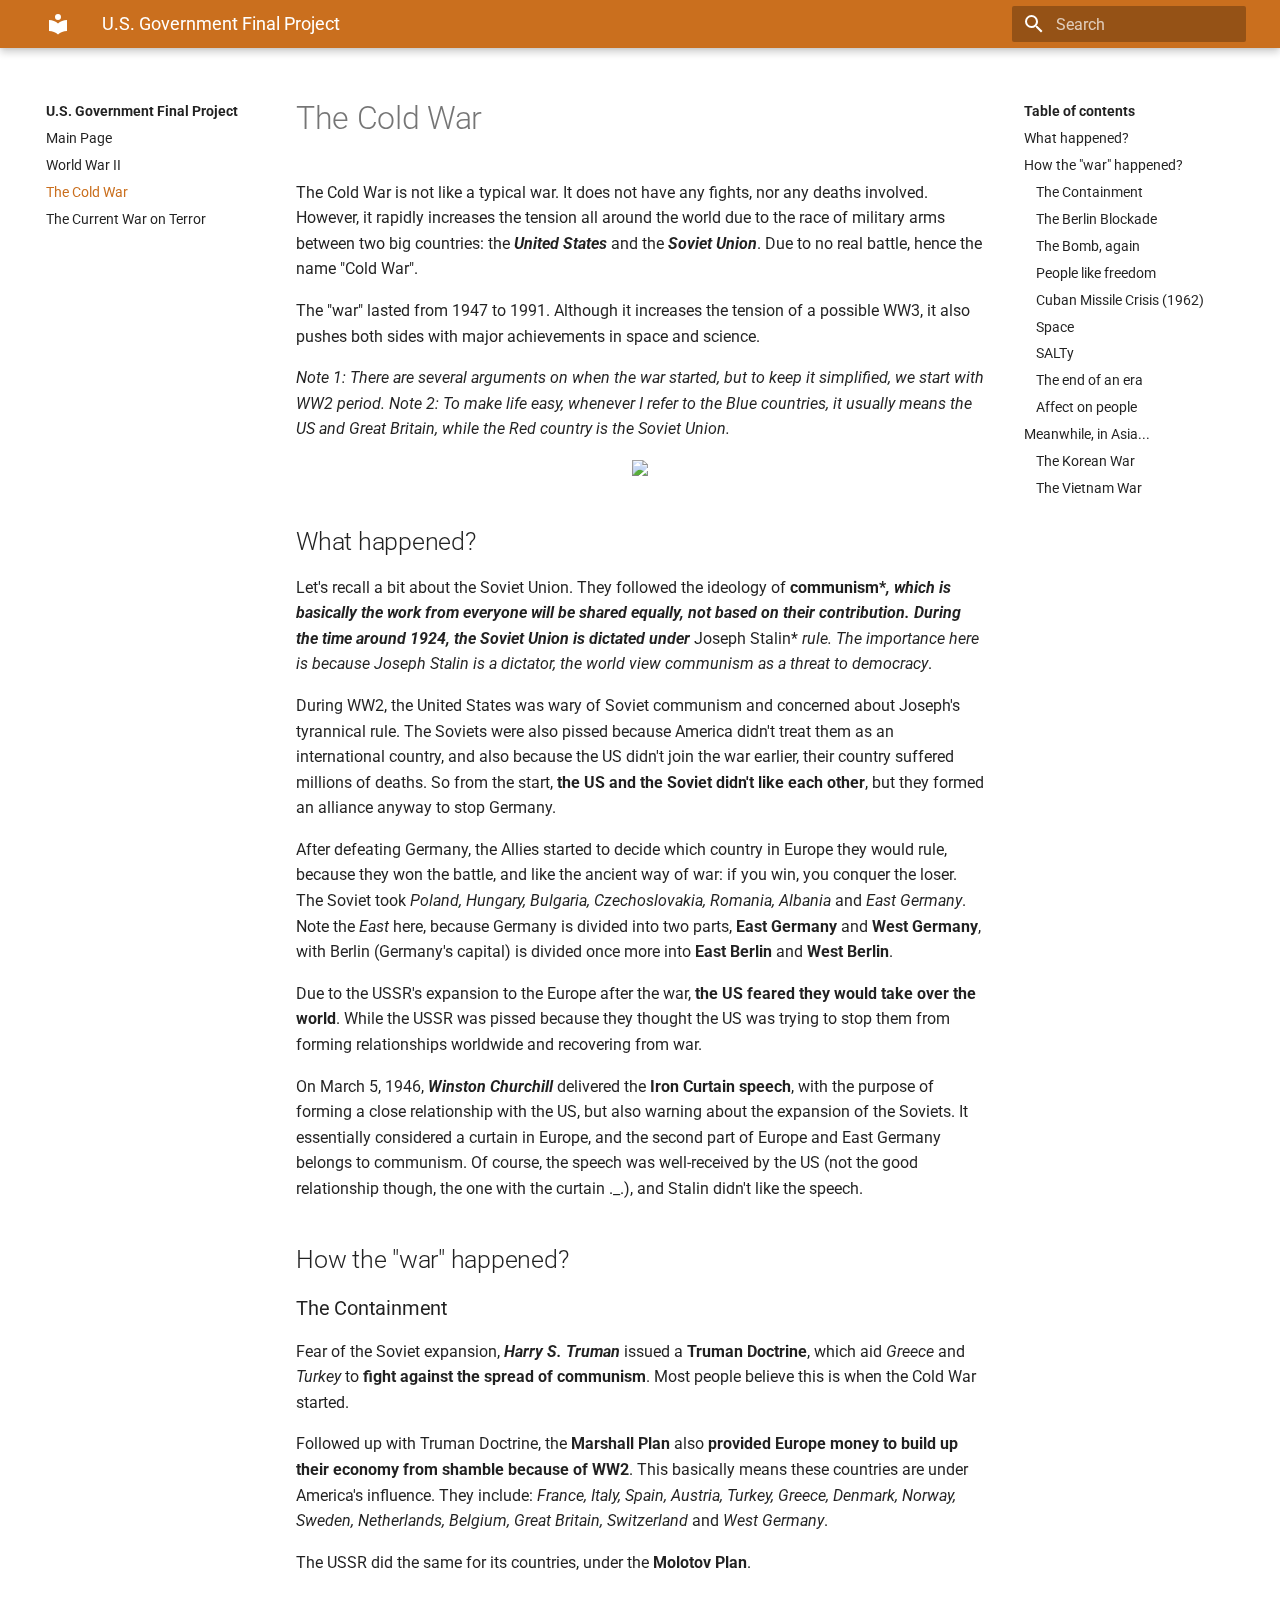
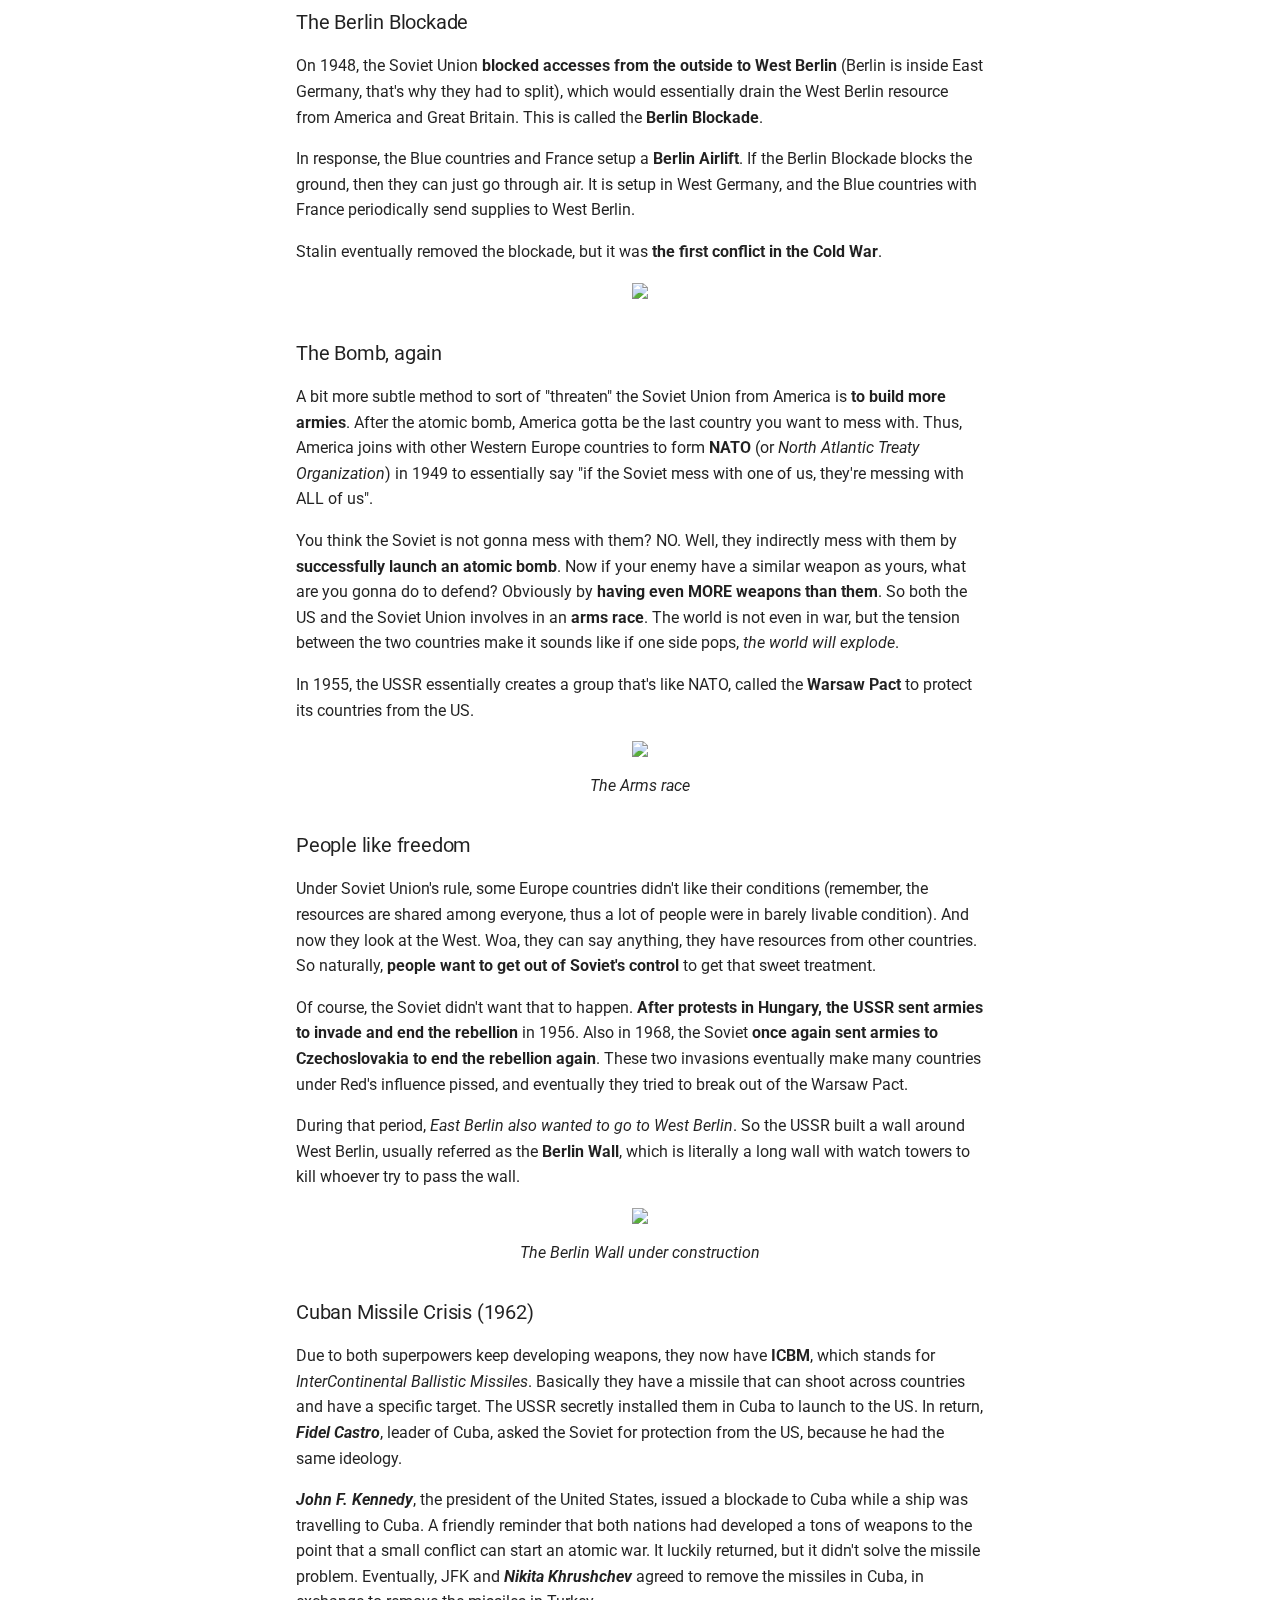
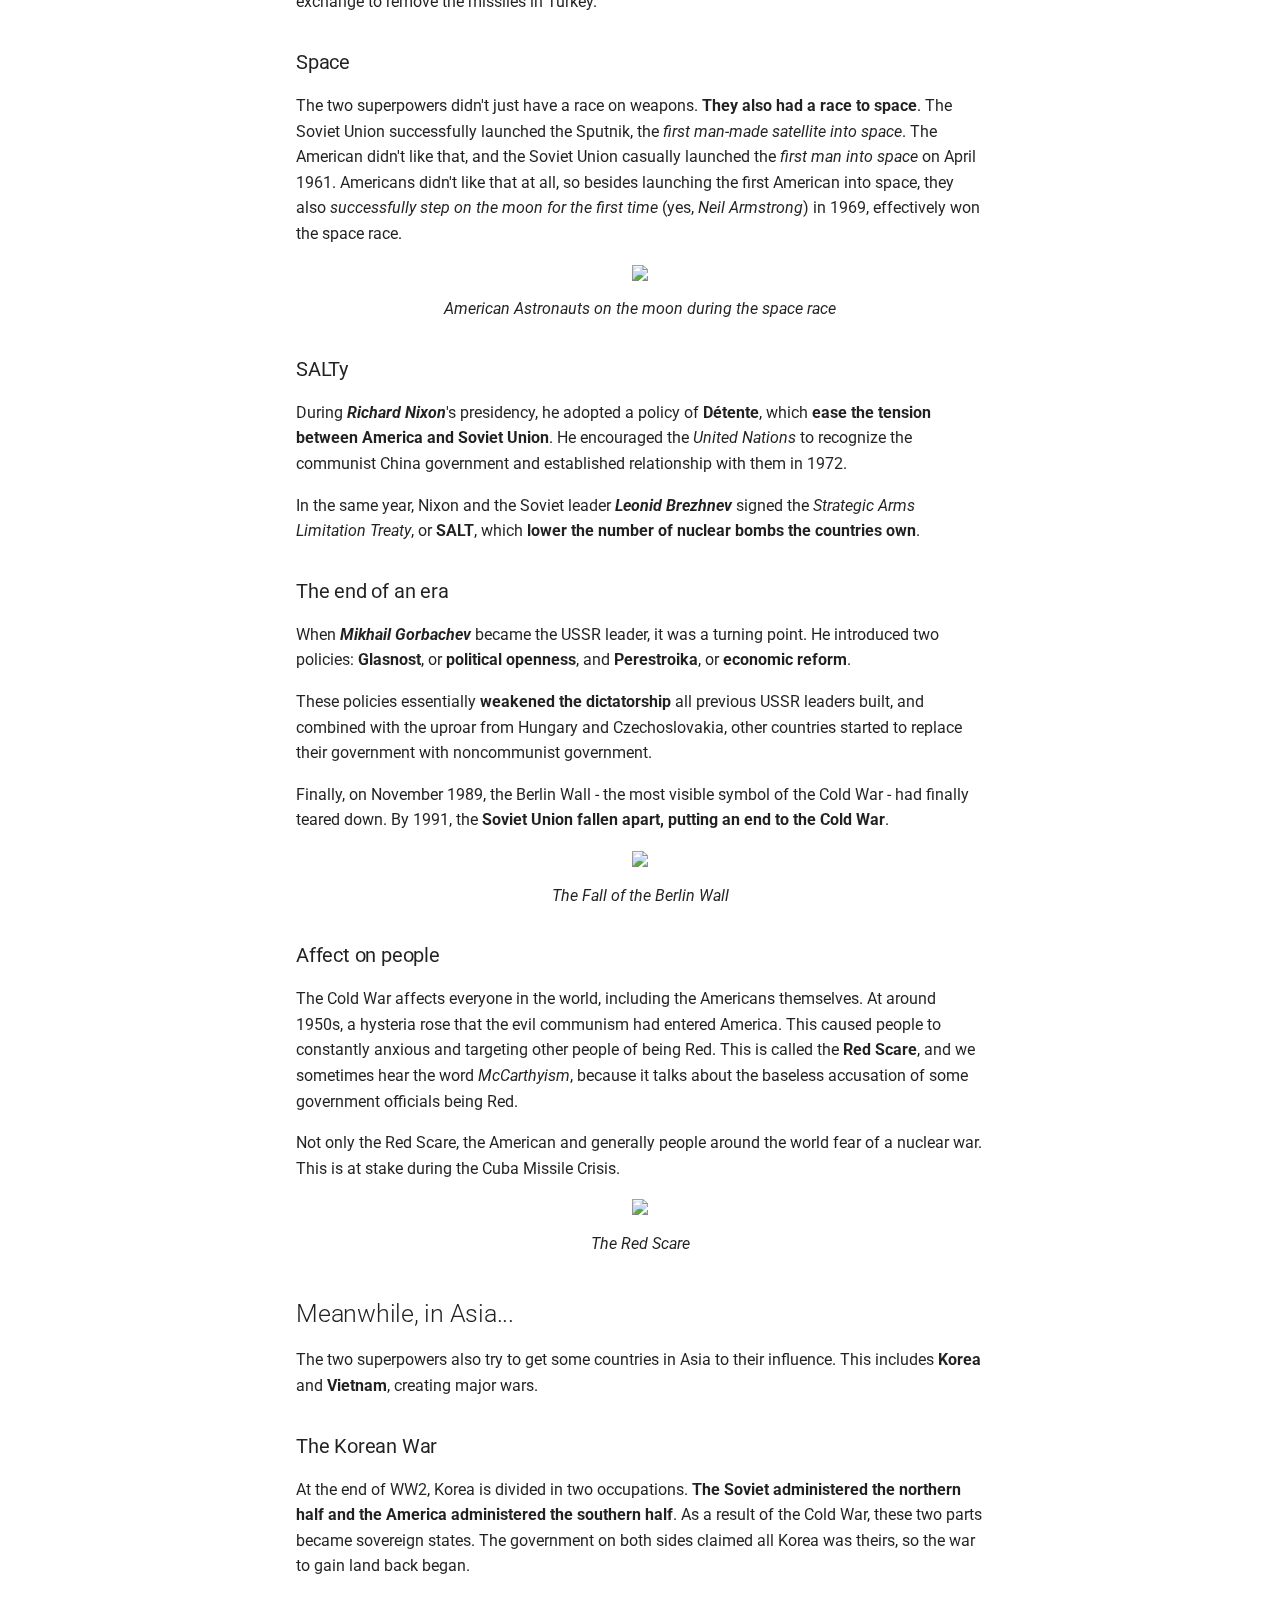
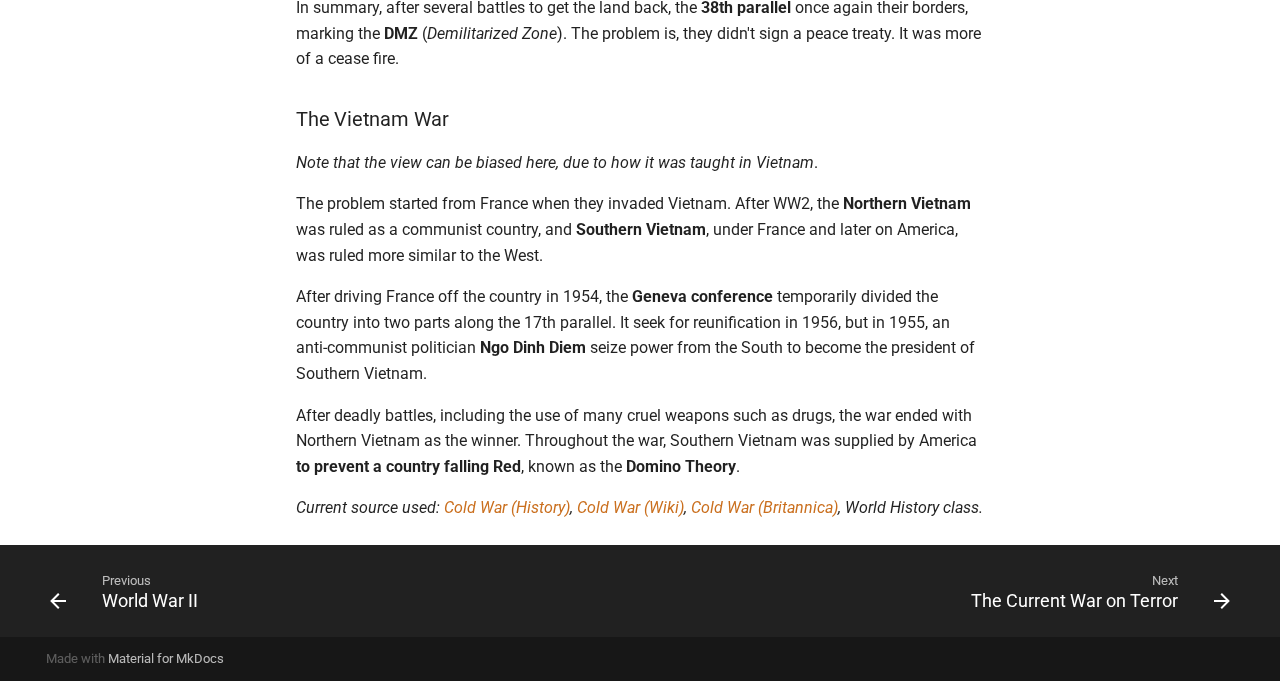
==== coldwar/index.html @ c47d5112 "Deployed 4771168 with MkDocs version: 1.1.2" ====
<!doctype html>
<html lang="en" class="no-js">
  <head>
    
      <meta charset="utf-8">
      <meta name="viewport" content="width=device-width,initial-scale=1">
      
      
      
      
      <link rel="shortcut icon" href="../assets/images/favicon.png">
      <meta name="generator" content="mkdocs-1.1.2, mkdocs-material-6.1.7">
    
    
      
        <title>The Cold War - U.S. Government Final Project</title>
      
    
    
      <link rel="stylesheet" href="../assets/stylesheets/main.19753c6b.min.css">
      
        
        <link rel="stylesheet" href="../assets/stylesheets/palette.196e0c26.min.css">
        
      
    
    
    
      
        
        <link href="https://fonts.gstatic.com" rel="preconnect" crossorigin>
        <link rel="stylesheet" href="https://fonts.googleapis.com/css?family=Roboto:300,400,400i,700%7CRoboto+Mono&display=fallback">
        <style>body,input{font-family:"Roboto",-apple-system,BlinkMacSystemFont,Helvetica,Arial,sans-serif}code,kbd,pre{font-family:"Roboto Mono",SFMono-Regular,Consolas,Menlo,monospace}</style>
      
    
    
    
      <link rel="stylesheet" href="../stylesheets/extra.css">
    
    
      
    
    
  </head>
  
  
    
    
    
    
    
    <body dir="ltr" data-md-color-scheme="default" data-md-color-primary="" data-md-color-accent="">
      
  
    <input class="md-toggle" data-md-toggle="drawer" type="checkbox" id="__drawer" autocomplete="off">
    <input class="md-toggle" data-md-toggle="search" type="checkbox" id="__search" autocomplete="off">
    <label class="md-overlay" for="__drawer"></label>
    <div data-md-component="skip">
      
        
        <a href="#the-cold-war" class="md-skip">
          Skip to content
        </a>
      
    </div>
    <div data-md-component="announce">
      
    </div>
    
      

<header class="md-header" data-md-component="header">
  <nav class="md-header-nav md-grid" aria-label="Header">
    <a href=".." title="U.S. Government Final Project" class="md-header-nav__button md-logo" aria-label="U.S. Government Final Project">
      
  
  <svg xmlns="http://www.w3.org/2000/svg" viewBox="0 0 24 24"><path d="M12 8a3 3 0 003-3 3 3 0 00-3-3 3 3 0 00-3 3 3 3 0 003 3m0 3.54C9.64 9.35 6.5 8 3 8v11c3.5 0 6.64 1.35 9 3.54 2.36-2.19 5.5-3.54 9-3.54V8c-3.5 0-6.64 1.35-9 3.54z"/></svg>

    </a>
    <label class="md-header-nav__button md-icon" for="__drawer">
      <svg xmlns="http://www.w3.org/2000/svg" viewBox="0 0 24 24"><path d="M3 6h18v2H3V6m0 5h18v2H3v-2m0 5h18v2H3v-2z"/></svg>
    </label>
    <div class="md-header-nav__title" data-md-component="header-title">
      
        <div class="md-header-nav__ellipsis">
          <span class="md-header-nav__topic md-ellipsis">
            U.S. Government Final Project
          </span>
          <span class="md-header-nav__topic md-ellipsis">
            
              The Cold War
            
          </span>
        </div>
      
    </div>
    
      <label class="md-header-nav__button md-icon" for="__search">
        <svg xmlns="http://www.w3.org/2000/svg" viewBox="0 0 24 24"><path d="M9.5 3A6.5 6.5 0 0116 9.5c0 1.61-.59 3.09-1.56 4.23l.27.27h.79l5 5-1.5 1.5-5-5v-.79l-.27-.27A6.516 6.516 0 019.5 16 6.5 6.5 0 013 9.5 6.5 6.5 0 019.5 3m0 2C7 5 5 7 5 9.5S7 14 9.5 14 14 12 14 9.5 12 5 9.5 5z"/></svg>
      </label>
      
<div class="md-search" data-md-component="search" role="dialog">
  <label class="md-search__overlay" for="__search"></label>
  <div class="md-search__inner" role="search">
    <form class="md-search__form" name="search">
      <input type="text" class="md-search__input" name="query" aria-label="Search" placeholder="Search" autocapitalize="off" autocorrect="off" autocomplete="off" spellcheck="false" data-md-component="search-query" data-md-state="active" required>
      <label class="md-search__icon md-icon" for="__search">
        <svg xmlns="http://www.w3.org/2000/svg" viewBox="0 0 24 24"><path d="M9.5 3A6.5 6.5 0 0116 9.5c0 1.61-.59 3.09-1.56 4.23l.27.27h.79l5 5-1.5 1.5-5-5v-.79l-.27-.27A6.516 6.516 0 019.5 16 6.5 6.5 0 013 9.5 6.5 6.5 0 019.5 3m0 2C7 5 5 7 5 9.5S7 14 9.5 14 14 12 14 9.5 12 5 9.5 5z"/></svg>
        <svg xmlns="http://www.w3.org/2000/svg" viewBox="0 0 24 24"><path d="M20 11v2H8l5.5 5.5-1.42 1.42L4.16 12l7.92-7.92L13.5 5.5 8 11h12z"/></svg>
      </label>
      <button type="reset" class="md-search__icon md-icon" aria-label="Clear" data-md-component="search-reset" tabindex="-1">
        <svg xmlns="http://www.w3.org/2000/svg" viewBox="0 0 24 24"><path d="M19 6.41L17.59 5 12 10.59 6.41 5 5 6.41 10.59 12 5 17.59 6.41 19 12 13.41 17.59 19 19 17.59 13.41 12 19 6.41z"/></svg>
      </button>
    </form>
    <div class="md-search__output">
      <div class="md-search__scrollwrap" data-md-scrollfix>
        <div class="md-search-result" data-md-component="search-result">
          <div class="md-search-result__meta">
            Initializing search
          </div>
          <ol class="md-search-result__list"></ol>
        </div>
      </div>
    </div>
  </div>
</div>
    
    
  </nav>
</header>
    
    <div class="md-container" data-md-component="container">
      
      
        
      
      <main class="md-main" data-md-component="main">
        <div class="md-main__inner md-grid">
          
            
              <div class="md-sidebar md-sidebar--primary" data-md-component="navigation">
                <div class="md-sidebar__scrollwrap">
                  <div class="md-sidebar__inner">
                    

<nav class="md-nav md-nav--primary" aria-label="Navigation" data-md-level="0">
  <label class="md-nav__title" for="__drawer">
    <a href=".." title="U.S. Government Final Project" class="md-nav__button md-logo" aria-label="U.S. Government Final Project">
      
  
  <svg xmlns="http://www.w3.org/2000/svg" viewBox="0 0 24 24"><path d="M12 8a3 3 0 003-3 3 3 0 00-3-3 3 3 0 00-3 3 3 3 0 003 3m0 3.54C9.64 9.35 6.5 8 3 8v11c3.5 0 6.64 1.35 9 3.54 2.36-2.19 5.5-3.54 9-3.54V8c-3.5 0-6.64 1.35-9 3.54z"/></svg>

    </a>
    U.S. Government Final Project
  </label>
  
  <ul class="md-nav__list" data-md-scrollfix>
    
      
      
      


  <li class="md-nav__item">
    <a href=".." class="md-nav__link">
      Main Page
    </a>
  </li>

    
      
      
      


  <li class="md-nav__item">
    <a href="../ww2/" class="md-nav__link">
      World War II
    </a>
  </li>

    
      
      
      

  


  <li class="md-nav__item md-nav__item--active">
    
    <input class="md-nav__toggle md-toggle" data-md-toggle="toc" type="checkbox" id="__toc">
    
      
    
    
      <label class="md-nav__link md-nav__link--active" for="__toc">
        The Cold War
        <span class="md-nav__icon md-icon"></span>
      </label>
    
    <a href="./" class="md-nav__link md-nav__link--active">
      The Cold War
    </a>
    
      
<nav class="md-nav md-nav--secondary" aria-label="Table of contents">
  
  
    
  
  
    <label class="md-nav__title" for="__toc">
      <span class="md-nav__icon md-icon"></span>
      Table of contents
    </label>
    <ul class="md-nav__list" data-md-scrollfix>
      
        <li class="md-nav__item">
  <a href="#what-happened" class="md-nav__link">
    What happened?
  </a>
  
</li>
      
        <li class="md-nav__item">
  <a href="#how-the-war-happened" class="md-nav__link">
    How the "war" happened?
  </a>
  
    <nav class="md-nav" aria-label="How the "war" happened?">
      <ul class="md-nav__list">
        
          <li class="md-nav__item">
  <a href="#the-containment" class="md-nav__link">
    The Containment
  </a>
  
</li>
        
          <li class="md-nav__item">
  <a href="#the-berlin-blockade" class="md-nav__link">
    The Berlin Blockade
  </a>
  
</li>
        
          <li class="md-nav__item">
  <a href="#the-bomb-again" class="md-nav__link">
    The Bomb, again
  </a>
  
</li>
        
          <li class="md-nav__item">
  <a href="#people-like-freedom" class="md-nav__link">
    People like freedom
  </a>
  
</li>
        
          <li class="md-nav__item">
  <a href="#cuban-missile-crisis-1962" class="md-nav__link">
    Cuban Missile Crisis (1962)
  </a>
  
</li>
        
          <li class="md-nav__item">
  <a href="#space" class="md-nav__link">
    Space
  </a>
  
</li>
        
          <li class="md-nav__item">
  <a href="#salty" class="md-nav__link">
    SALTy
  </a>
  
</li>
        
          <li class="md-nav__item">
  <a href="#the-end-of-an-era" class="md-nav__link">
    The end of an era
  </a>
  
</li>
        
          <li class="md-nav__item">
  <a href="#affect-on-people" class="md-nav__link">
    Affect on people
  </a>
  
</li>
        
      </ul>
    </nav>
  
</li>
      
        <li class="md-nav__item">
  <a href="#meanwhile-in-asia" class="md-nav__link">
    Meanwhile, in Asia...
  </a>
  
    <nav class="md-nav" aria-label="Meanwhile, in Asia...">
      <ul class="md-nav__list">
        
          <li class="md-nav__item">
  <a href="#the-korean-war" class="md-nav__link">
    The Korean War
  </a>
  
</li>
        
          <li class="md-nav__item">
  <a href="#the-vietnam-war" class="md-nav__link">
    The Vietnam War
  </a>
  
</li>
        
      </ul>
    </nav>
  
</li>
      
    </ul>
  
</nav>
    
  </li>

    
      
      
      


  <li class="md-nav__item">
    <a href="../post911/" class="md-nav__link">
      The Current War on Terror
    </a>
  </li>

    
  </ul>
</nav>
                  </div>
                </div>
              </div>
            
            
              <div class="md-sidebar md-sidebar--secondary" data-md-component="toc">
                <div class="md-sidebar__scrollwrap">
                  <div class="md-sidebar__inner">
                    
<nav class="md-nav md-nav--secondary" aria-label="Table of contents">
  
  
    
  
  
    <label class="md-nav__title" for="__toc">
      <span class="md-nav__icon md-icon"></span>
      Table of contents
    </label>
    <ul class="md-nav__list" data-md-scrollfix>
      
        <li class="md-nav__item">
  <a href="#what-happened" class="md-nav__link">
    What happened?
  </a>
  
</li>
      
        <li class="md-nav__item">
  <a href="#how-the-war-happened" class="md-nav__link">
    How the "war" happened?
  </a>
  
    <nav class="md-nav" aria-label="How the "war" happened?">
      <ul class="md-nav__list">
        
          <li class="md-nav__item">
  <a href="#the-containment" class="md-nav__link">
    The Containment
  </a>
  
</li>
        
          <li class="md-nav__item">
  <a href="#the-berlin-blockade" class="md-nav__link">
    The Berlin Blockade
  </a>
  
</li>
        
          <li class="md-nav__item">
  <a href="#the-bomb-again" class="md-nav__link">
    The Bomb, again
  </a>
  
</li>
        
          <li class="md-nav__item">
  <a href="#people-like-freedom" class="md-nav__link">
    People like freedom
  </a>
  
</li>
        
          <li class="md-nav__item">
  <a href="#cuban-missile-crisis-1962" class="md-nav__link">
    Cuban Missile Crisis (1962)
  </a>
  
</li>
        
          <li class="md-nav__item">
  <a href="#space" class="md-nav__link">
    Space
  </a>
  
</li>
        
          <li class="md-nav__item">
  <a href="#salty" class="md-nav__link">
    SALTy
  </a>
  
</li>
        
          <li class="md-nav__item">
  <a href="#the-end-of-an-era" class="md-nav__link">
    The end of an era
  </a>
  
</li>
        
          <li class="md-nav__item">
  <a href="#affect-on-people" class="md-nav__link">
    Affect on people
  </a>
  
</li>
        
      </ul>
    </nav>
  
</li>
      
        <li class="md-nav__item">
  <a href="#meanwhile-in-asia" class="md-nav__link">
    Meanwhile, in Asia...
  </a>
  
    <nav class="md-nav" aria-label="Meanwhile, in Asia...">
      <ul class="md-nav__list">
        
          <li class="md-nav__item">
  <a href="#the-korean-war" class="md-nav__link">
    The Korean War
  </a>
  
</li>
        
          <li class="md-nav__item">
  <a href="#the-vietnam-war" class="md-nav__link">
    The Vietnam War
  </a>
  
</li>
        
      </ul>
    </nav>
  
</li>
      
    </ul>
  
</nav>
                  </div>
                </div>
              </div>
            
          
          <div class="md-content">
            <article class="md-content__inner md-typeset">
              
                
                
                <h1 id="the-cold-war">The Cold War</h1>
<p>The Cold War is not like a typical war. It does not have any fights, nor any deaths involved. However, it rapidly increases the tension all around the world due to the race of military arms between two big countries: the <strong><em>United States</em></strong> and the <strong><em>Soviet Union</em></strong>. Due to no real battle, hence the name "Cold War".</p>
<p>The "war" lasted from 1947 to 1991. Although it increases the tension of a possible WW3, it also pushes both sides with major achievements in space and science.</p>
<p><em>Note 1: There are several arguments on when the war started, but to keep it simplified, we start with WW2 period.</em>
<em>Note 2: To make life easy, whenever I refer to the Blue countries, it usually means the US and Great Britain, while the Red country is the Soviet Union.</em></p>
<figure align = "center">
    <img src = "https://knowledge.wharton.upenn.edu/wp-content/uploads/2018/08/080618_uschina_fistflags.jpg">
</figure>

<h2 id="what-happened">What happened?</h2>
<p>Let's recall a bit about the Soviet Union. They followed the ideology of <strong>communism*<em>, which is basically the work from everyone will be shared equally, not based on their contribution. During the time around 1924, the Soviet Union is dictated under </em></strong>Joseph Stalin*<em><em> rule. The importance here is because Joseph Stalin is a dictator, the world view </em>communism as a threat to democracy</em>.</p>
<p>During WW2, the United States was wary of Soviet communism and concerned about Joseph's tyrannical rule. The Soviets were also pissed because America didn't treat them as an international country, and also because the US didn't join the war earlier, their country suffered millions of deaths. So from the start, <strong>the US and the Soviet didn't like each other</strong>, but they formed an alliance anyway to stop Germany.</p>
<p>After defeating Germany, the Allies started to decide which country in Europe they would rule, because they won the battle, and like the ancient way of war: if you win, you conquer the loser. The Soviet took <em>Poland, Hungary, Bulgaria, Czechoslovakia, Romania, Albania</em> and <em>East Germany</em>. Note the <em>East</em> here, because Germany is divided into two parts, <strong>East Germany</strong> and <strong>West Germany</strong>, with Berlin (Germany's capital) is divided once more into <strong>East Berlin</strong> and <strong>West Berlin</strong>.</p>
<p>Due to the USSR's expansion to the Europe after the war, <strong>the US feared they would take over the world</strong>. While the USSR was pissed because they thought the US was trying to stop them from forming relationships worldwide and recovering from war.</p>
<p>On March 5, 1946, <strong><em>Winston Churchill</em></strong> delivered the <strong>Iron Curtain speech</strong>, with the purpose of forming a close relationship with the US, but also warning about the expansion of the Soviets. It essentially considered a curtain in Europe, and the second part of Europe and East Germany belongs to communism. Of course, the speech was well-received by the US (not the good relationship though, the one with the curtain ._.), and Stalin didn't like the speech.</p>
<h2 id="how-the-war-happened">How the "war" happened?</h2>
<h3 id="the-containment">The Containment</h3>
<p>Fear of the Soviet expansion, <strong><em>Harry S. Truman</em></strong> issued a <strong>Truman Doctrine</strong>, which aid <em>Greece</em> and <em>Turkey</em> to <strong>fight against the spread of communism</strong>. Most people believe this is when the Cold War started.</p>
<p>Followed up with Truman Doctrine, the <strong>Marshall Plan</strong> also <strong>provided Europe money to build up their economy from shamble because of WW2</strong>. This basically means these countries are under America's influence. They include: <em>France, Italy, Spain, Austria, Turkey, Greece, Denmark, Norway, Sweden, Netherlands, Belgium, Great Britain, Switzerland</em> and <em>West Germany</em>.</p>
<p>The USSR did the same for its countries, under the <strong>Molotov Plan</strong>.</p>
<h3 id="the-berlin-blockade">The Berlin Blockade</h3>
<p>On 1948, the Soviet Union <strong>blocked accesses from the outside to West Berlin</strong> (Berlin is inside East Germany, that's why they had to split), which would essentially drain the West Berlin resource from America and Great Britain. This is called the <strong>Berlin Blockade</strong>.</p>
<p>In response, the Blue countries and France setup a <strong>Berlin Airlift</strong>. If the Berlin Blockade blocks the ground, then they can just go through air. It is setup in West Germany, and the Blue countries with France periodically send supplies to West Berlin.</p>
<p>Stalin eventually removed the blockade, but it was <strong>the first conflict in the Cold War</strong>.</p>
<figure align = "center">
    <img src = "https://www.trumanlibrary.gov/public/blockaid-of-berlin.jpg">
</figure>

<h3 id="the-bomb-again">The Bomb, again</h3>
<p>A bit more subtle method to sort of "threaten" the Soviet Union from America is <strong>to build more armies</strong>. After the atomic bomb, America gotta be the last country you want to mess with. Thus, America joins with other Western Europe countries to form <strong>NATO</strong> (or <em>North Atlantic Treaty Organization</em>) in 1949 to essentially say "if the Soviet mess with one of us, they're messing with ALL of us".</p>
<p>You think the Soviet is not gonna mess with them? NO. Well, they indirectly mess with them by <strong>successfully launch an atomic bomb</strong>. Now if your enemy have a similar weapon as yours, what are you gonna do to defend? Obviously by <strong>having even MORE weapons than them</strong>. So both the US and the Soviet Union involves in an <strong>arms race</strong>. The world is not even in war, but the tension between the two countries make it sounds like if one side pops, <em>the world will explode</em>.</p>
<p>In 1955, the USSR essentially creates a group that's like NATO, called the <strong>Warsaw Pact</strong> to protect its countries from the US.</p>
<figure align = "center">
    <img src = "https://i.pinimg.com/originals/58/16/79/58167968e4275a6f9c76af169d4262b9.jpg">
    <figcaption><i>The Arms race</i></figcaption>
</figure>

<h3 id="people-like-freedom">People like freedom</h3>
<p>Under Soviet Union's rule, some Europe countries didn't like their conditions (remember, the resources are shared among everyone, thus a lot of people were in barely livable condition). And now they look at the West. Woa, they can say anything, they have resources from other countries. So naturally, <strong>people want to get out of Soviet's control</strong> to get that sweet treatment.</p>
<p>Of course, the Soviet didn't want that to happen. <strong>After protests in Hungary, the USSR sent armies to invade and end the rebellion</strong> in 1956. Also in 1968, the Soviet <strong>once again sent armies to Czechoslovakia to end the rebellion again</strong>. These two invasions eventually make many countries under Red's influence pissed, and eventually they tried to break out of the Warsaw Pact.</p>
<p>During that period, <em>East Berlin also wanted to go to West Berlin</em>. So the USSR built a wall around West Berlin, usually referred as the <strong>Berlin Wall</strong>, which is literally a long wall with watch towers to kill whoever try to pass the wall.</p>
<figure align = "center">
    <img src = "https://news.usc.edu/files/2014/12/Berlin-Wall-1961.jpg">
    <figcaption><i>The Berlin Wall under construction</i></figcaption>
</figure>

<h3 id="cuban-missile-crisis-1962">Cuban Missile Crisis (1962)</h3>
<p>Due to both superpowers keep developing weapons, they now have <strong>ICBM</strong>, which stands for <em>InterContinental Ballistic Missiles</em>. Basically they have a missile that can shoot across countries and have a specific target. The USSR secretly installed them in Cuba to launch to the US. In return, <strong><em>Fidel Castro</em></strong>, leader of Cuba, asked the Soviet for protection from the US, because he had the same ideology.</p>
<p><strong><em>John F. Kennedy</em></strong>, the president of the United States, issued a blockade to Cuba while a ship was travelling to Cuba. A friendly reminder that both nations had developed a tons of weapons to the point that a small conflict can start an atomic war. It luckily returned, but it didn't solve the missile problem. Eventually, JFK and <strong><em>Nikita Khrushchev</em></strong> agreed to remove the missiles in Cuba, in exchange to remove the missiles in Turkey.</p>
<h3 id="space">Space</h3>
<p>The two superpowers didn't just have a race on weapons. <strong>They also had a race to space</strong>. The Soviet Union successfully launched the Sputnik, the <em>first man-made satellite into space</em>. The American didn't like that, and the Soviet Union casually launched the <em>first man into space</em> on April 1961. Americans didn't like that at all, so besides launching the first American into space, they also <em>successfully step on the moon for the first time</em> (yes, <em>Neil Armstrong</em>) in 1969, effectively won the space race.</p>
<figure align = "center">
    <img src = "https://www.history.com/.image/c_fit%2Ccs_srgb%2Cfl_progressive%2Cq_auto:good%2Cw_620/MTU3ODc5MDg2Njk5MDYzMDA3/astronaut-aldrin-and-american-flag-on-the-moon-2.jpg">
    <figcaption><i>American Astronauts on the moon during the space race</i></figcaption>
</figure>

<h3 id="salty">SALTy</h3>
<p>During <strong><em>Richard Nixon</em></strong>'s presidency, he adopted a policy of <strong>Détente</strong>, which <strong>ease the tension between America and Soviet Union</strong>. He encouraged the <em>United Nations</em> to recognize the communist China government and established relationship with them in 1972.</p>
<p>In the same year, Nixon and the Soviet leader <strong><em>Leonid Brezhnev</em></strong> signed the <em>Strategic Arms Limitation Treaty</em>, or <strong>SALT</strong>, which <strong>lower the number of nuclear bombs the countries own</strong>.</p>
<h3 id="the-end-of-an-era">The end of an era</h3>
<p>When <strong><em>Mikhail Gorbachev</em></strong> became the USSR leader, it was a turning point. He introduced two policies: <strong>Glasnost</strong>, or <strong>political openness</strong>, and <strong>Perestroika</strong>, or <strong>economic reform</strong>.</p>
<p>These policies essentially <strong>weakened the dictatorship</strong> all previous USSR leaders built, and combined with the uproar from Hungary and Czechoslovakia, other countries started to replace their government with noncommunist government.</p>
<p>Finally, on November 1989, the Berlin Wall - the most visible symbol of the Cold War - had finally teared down. By 1991, the <strong>Soviet Union fallen apart, putting an end to the Cold War</strong>.</p>
<figure align = "center">
    <img src = "https://cdn.cnn.com/cnnnext/dam/assets/191107180351-berlin-wall-falling.jpg">
    <figcaption><i>The Fall of the Berlin Wall</i></figcaption>
</figure>

<h3 id="affect-on-people">Affect on people</h3>
<p>The Cold War affects everyone in the world, including the Americans themselves. At around 1950s, a hysteria rose that the evil communism had entered America. This caused people to constantly anxious and targeting other people of being Red. This is called the <strong>Red Scare</strong>, and we sometimes hear the word <em>McCarthyism</em>, because it talks about the baseless accusation of some government officials being Red.</p>
<p>Not only the Red Scare, the American and generally people around the world fear of a nuclear war. This is at stake during the Cuba Missile Crisis.</p>
<figure align = "center">
    <img src = "https://daily.jstor.org/wp-content/uploads/2017/12/america_under_communism_1050x700.jpg">
    <figcaption><i>The Red Scare</i></figcaption>
</figure>

<h2 id="meanwhile-in-asia">Meanwhile, in Asia...</h2>
<p>The two superpowers also try to get some countries in Asia to their influence. This includes <strong>Korea</strong> and <strong>Vietnam</strong>, creating major wars.</p>
<h3 id="the-korean-war">The Korean War</h3>
<p>At the end of WW2, Korea is divided in two occupations. <strong>The Soviet administered the northern half and the America administered the southern half</strong>. As a result of the Cold War, these two parts became sovereign states. The government on both sides claimed all Korea was theirs, so the war to gain land back began.</p>
<p>In summary, after several battles to get the land back, the <strong>38th parallel</strong> once again their borders, marking the <strong>DMZ</strong> (<em>Demilitarized Zone</em>). The problem is, they didn't sign a peace treaty. It was more of a cease fire.</p>
<h3 id="the-vietnam-war">The Vietnam War</h3>
<p><em>Note that the view can be biased here, due to how it was taught in Vietnam</em>.</p>
<p>The problem started from France when they invaded Vietnam. After WW2, the <strong>Northern Vietnam</strong> was ruled as a communist country, and <strong>Southern Vietnam</strong>, under France and later on America, was ruled more similar to the West.</p>
<p>After driving France off the country in 1954, the <strong>Geneva conference</strong> temporarily divided the country into two parts along the 17th parallel. It seek for reunification in 1956, but in 1955, an anti-communist politician <strong>Ngo Dinh Diem</strong> seize power from the South to become the president of Southern Vietnam.</p>
<p>After deadly battles, including the use of many cruel weapons such as drugs, the war ended with Northern Vietnam as the winner. Throughout the war, Southern Vietnam was supplied by America <strong>to prevent a country falling Red</strong>, known as the <strong>Domino Theory</strong>.</p>
<p><em>Current source used: <a href="https://www.history.com/topics/cold-war/cold-war-history">Cold War (History)</a>, <a href="https://en.wikipedia.org/wiki/Cold_War">Cold War (Wiki)</a>, <a href="https://www.britannica.com/event/Cold-War/Toward-a-new-world-order">Cold War (Britannica)</a>, World History class.</em></p>
                
              
              
                


              
            </article>
          </div>
        </div>
      </main>
      
        
<footer class="md-footer">
  
    <div class="md-footer-nav">
      <nav class="md-footer-nav__inner md-grid" aria-label="Footer">
        
          <a href="../ww2/" class="md-footer-nav__link md-footer-nav__link--prev" rel="prev">
            <div class="md-footer-nav__button md-icon">
              <svg xmlns="http://www.w3.org/2000/svg" viewBox="0 0 24 24"><path d="M20 11v2H8l5.5 5.5-1.42 1.42L4.16 12l7.92-7.92L13.5 5.5 8 11h12z"/></svg>
            </div>
            <div class="md-footer-nav__title">
              <div class="md-ellipsis">
                <span class="md-footer-nav__direction">
                  Previous
                </span>
                World War II
              </div>
            </div>
          </a>
        
        
          <a href="../post911/" class="md-footer-nav__link md-footer-nav__link--next" rel="next">
            <div class="md-footer-nav__title">
              <div class="md-ellipsis">
                <span class="md-footer-nav__direction">
                  Next
                </span>
                The Current War on Terror
              </div>
            </div>
            <div class="md-footer-nav__button md-icon">
              <svg xmlns="http://www.w3.org/2000/svg" viewBox="0 0 24 24"><path d="M4 11v2h12l-5.5 5.5 1.42 1.42L19.84 12l-7.92-7.92L10.5 5.5 16 11H4z"/></svg>
            </div>
          </a>
        
      </nav>
    </div>
  
  <div class="md-footer-meta md-typeset">
    <div class="md-footer-meta__inner md-grid">
      <div class="md-footer-copyright">
        
        Made with
        <a href="https://squidfunk.github.io/mkdocs-material/" target="_blank" rel="noopener">
          Material for MkDocs
        </a>
      </div>
      
    </div>
  </div>
</footer>
      
    </div>
    
      <script src="../assets/javascripts/vendor.0ac82a11.min.js"></script>
      <script src="../assets/javascripts/bundle.f81dfb4d.min.js"></script><script id="__lang" type="application/json">{"clipboard.copy": "Copy to clipboard", "clipboard.copied": "Copied to clipboard", "search.config.lang": "en", "search.config.pipeline": "trimmer, stopWordFilter", "search.config.separator": "[\\s\\-]+", "search.placeholder": "Search", "search.result.placeholder": "Type to start searching", "search.result.none": "No matching documents", "search.result.one": "1 matching document", "search.result.other": "# matching documents", "search.result.more.one": "1 more on this page", "search.result.more.other": "# more on this page", "search.result.term.missing": "Missing"}</script>
      
      <script>
        app = initialize({
          base: "..",
          features: [],
          search: Object.assign({
            worker: "../assets/javascripts/worker/search.4ac00218.min.js"
          }, typeof search !== "undefined" && search)
        })
      </script>
      
    
  </body>
</html>
---- assets/stylesheets/main.19753c6b.min.css ----
html{box-sizing:border-box;-webkit-text-size-adjust:none;-moz-text-size-adjust:none;-ms-text-size-adjust:none;text-size-adjust:none}*,*::before,*::after{box-sizing:inherit}body{margin:0}hr{box-sizing:content-box;overflow:visible}a,button,label,input{-webkit-tap-highlight-color:transparent}a{color:inherit;text-decoration:none}small{font-size:80%}sub,sup{line-height:1em}img{border-style:none}table{border-collapse:separate;border-spacing:0}td,th{font-weight:normal;vertical-align:top}button{margin:0;padding:0;font-size:inherit;background:transparent;border:0}input{border:0;outline:none}:root{--md-default-fg-color: hsla(0, 0%, 0%, 0.87);--md-default-fg-color--light: hsla(0, 0%, 0%, 0.54);--md-default-fg-color--lighter: hsla(0, 0%, 0%, 0.32);--md-default-fg-color--lightest: hsla(0, 0%, 0%, 0.07);--md-default-bg-color: hsla(0, 0%, 100%, 1);--md-default-bg-color--light: hsla(0, 0%, 100%, 0.7);--md-default-bg-color--lighter: hsla(0, 0%, 100%, 0.3);--md-default-bg-color--lightest: hsla(0, 0%, 100%, 0.12);--md-primary-fg-color: hsla(231, 48%, 48%, 1);--md-primary-fg-color--light: hsla(231, 44%, 56%, 1);--md-primary-fg-color--dark: hsla(232, 54%, 41%, 1);--md-primary-bg-color: hsla(0, 0%, 100%, 1);--md-primary-bg-color--light: hsla(0, 0%, 100%, 0.7);--md-accent-fg-color: hsla(231, 99%, 66%, 1);--md-accent-fg-color--transparent: hsla(231, 99%, 66%, 0.1);--md-accent-bg-color: hsla(0, 0%, 100%, 1);--md-accent-bg-color--light: hsla(0, 0%, 100%, 0.7)}:root>*{--md-code-fg-color: hsla(200, 18%, 26%, 1);--md-code-bg-color: hsla(0, 0%, 96%, 1);--md-code-hl-color: hsla(60, 100%, 50%, 0.5);--md-code-hl-number-color: hsla(0, 67%, 50%, 1);--md-code-hl-special-color: hsla(340, 83%, 47%, 1);--md-code-hl-function-color: hsla(291, 45%, 50%, 1);--md-code-hl-constant-color: hsla(250, 63%, 60%, 1);--md-code-hl-keyword-color: hsla(219, 54%, 51%, 1);--md-code-hl-string-color: hsla(150, 63%, 30%, 1);--md-code-hl-name-color: var(--md-code-fg-color);--md-code-hl-operator-color: var(--md-default-fg-color--light);--md-code-hl-punctuation-color: var(--md-default-fg-color--light);--md-code-hl-comment-color: var(--md-default-fg-color--light);--md-code-hl-generic-color: var(--md-default-fg-color--light);--md-code-hl-variable-color: var(--md-default-fg-color--light);--md-typeset-color: var(--md-default-fg-color);--md-typeset-a-color: var(--md-primary-fg-color);--md-typeset-mark-color: hsla(60, 100%, 50%, 0.5);--md-typeset-del-color: hsla(6, 90%, 60%, 0.15);--md-typeset-ins-color: hsla(150, 90%, 44%, 0.15);--md-typeset-kbd-color: hsla(0, 0%, 98%, 1);--md-typeset-kbd-accent-color: hsla(0, 100%, 100%, 1);--md-typeset-kbd-border-color: hsla(0, 0%, 72%, 1);--md-admonition-fg-color: var(--md-default-fg-color);--md-admonition-bg-color: var(--md-default-bg-color);--md-footer-fg-color: hsla(0, 0%, 100%, 1);--md-footer-fg-color--light: hsla(0, 0%, 100%, 0.7);--md-footer-fg-color--lighter: hsla(0, 0%, 100%, 0.3);--md-footer-bg-color: hsla(0, 0%, 0%, 0.87);--md-footer-bg-color--dark: hsla(0, 0%, 0%, 0.32)}.md-icon svg{display:block;width:1.2rem;height:1.2rem;margin:0 auto;fill:currentColor}body{-webkit-font-smoothing:antialiased;-moz-osx-font-smoothing:grayscale}body,input{color:var(--md-typeset-color);font-feature-settings:"kern","liga";font-family:-apple-system,BlinkMacSystemFont,Helvetica,Arial,sans-serif}code,pre,kbd{color:var(--md-typeset-color);font-feature-settings:"kern";font-family:SFMono-Regular,Consolas,Menlo,monospace}:root{--md-typeset-table--ascending: url("data:image/svg+xml;charset=utf-8,<?xml version='1.0' encoding='UTF-8'?><!DOCTYPE svg PUBLIC '-//W3C//DTD SVG 1.1//EN' 'http://www.w3.org/Graphics/SVG/1.1/DTD/svg11.dtd'><svg xmlns='http://www.w3.org/2000/svg' xmlns:xlink='http://www.w3.org/1999/xlink' version='1.1' id='mdi-arrow-down' width='24' height='24' viewBox='0 0 24 24'><path d='M11,4H13V16L18.5,10.5L19.92,11.92L12,19.84L4.08,11.92L5.5,10.5L11,16V4Z'/></svg>");--md-typeset-table--descending: url("data:image/svg+xml;charset=utf-8,<?xml version='1.0' encoding='UTF-8'?><!DOCTYPE svg PUBLIC '-//W3C//DTD SVG 1.1//EN' 'http://www.w3.org/Graphics/SVG/1.1/DTD/svg11.dtd'><svg xmlns='http://www.w3.org/2000/svg' xmlns:xlink='http://www.w3.org/1999/xlink' version='1.1' id='mdi-arrow-up' width='24' height='24' viewBox='0 0 24 24'><path d='M13,20H11V8L5.5,13.5L4.08,12.08L12,4.16L19.92,12.08L18.5,13.5L13,8V20Z'/></svg>")}.md-typeset{font-size:.8rem;line-height:1.6;-webkit-print-color-adjust:exact;color-adjust:exact}@media print{.md-typeset{font-size:.68rem}}.md-typeset p,.md-typeset ul,.md-typeset ol,.md-typeset blockquote{margin:1em 0}.md-typeset h1{margin:0 0 1.25em;color:var(--md-default-fg-color--light);font-weight:300;font-size:2em;line-height:1.3;letter-spacing:-0.01em}.md-typeset h2{margin:1.6em 0 .64em;font-weight:300;font-size:1.5625em;line-height:1.4;letter-spacing:-0.01em}.md-typeset h3{margin:1.6em 0 .8em;font-weight:400;font-size:1.25em;line-height:1.5;letter-spacing:-0.01em}.md-typeset h2+h3{margin-top:.8em}.md-typeset h4{margin:1em 0;font-weight:700;letter-spacing:-0.01em}.md-typeset h5,.md-typeset h6{margin:1.25em 0;color:var(--md-default-fg-color--light);font-weight:700;font-size:.8em;letter-spacing:-0.01em}.md-typeset h5{text-transform:uppercase}.md-typeset hr{margin:1.5em 0;border-bottom:.05rem dotted var(--md-default-fg-color--lighter)}.md-typeset a{color:var(--md-typeset-a-color);word-break:break-word}.md-typeset a,.md-typeset a::before{transition:color 125ms}.md-typeset a:focus,.md-typeset a:hover{color:var(--md-accent-fg-color)}.md-typeset code,.md-typeset pre,.md-typeset kbd{color:var(--md-code-fg-color);direction:ltr}@media print{.md-typeset code,.md-typeset pre,.md-typeset kbd{white-space:pre-wrap}}.md-typeset code{padding:0 .2941176471em;font-size:.85em;word-break:break-word;background-color:var(--md-code-bg-color);border-radius:.1rem;-webkit-box-decoration-break:clone;box-decoration-break:clone}.md-typeset code:not(.focus-visible){outline:none;-webkit-tap-highlight-color:transparent}.md-typeset h1 code,.md-typeset h2 code,.md-typeset h3 code,.md-typeset h4 code,.md-typeset h5 code,.md-typeset h6 code{margin:initial;padding:initial;background-color:transparent;box-shadow:none}.md-typeset a>code{color:currentColor}.md-typeset pre{position:relative;margin:1em 0;line-height:1.4}.md-typeset pre>code{display:block;margin:0;padding:.7720588235em 1.1764705882em;overflow:auto;word-break:normal;box-shadow:none;-webkit-box-decoration-break:slice;box-decoration-break:slice;touch-action:auto;scrollbar-width:thin;scrollbar-color:var(--md-default-fg-color--lighter) transparent}.md-typeset pre>code:hover{scrollbar-color:var(--md-accent-fg-color) transparent}.md-typeset pre>code::-webkit-scrollbar{width:.2rem;height:.2rem}.md-typeset pre>code::-webkit-scrollbar-thumb{background-color:var(--md-default-fg-color--lighter)}.md-typeset pre>code::-webkit-scrollbar-thumb:hover{background-color:var(--md-accent-fg-color)}@media screen and (max-width: 44.9375em){.md-typeset>pre{margin:1em -0.8rem}.md-typeset>pre code{border-radius:0}}.md-typeset kbd{display:inline-block;padding:0 .6666666667em;color:var(--md-default-fg-color);font-size:.75em;vertical-align:text-top;word-break:break-word;background-color:var(--md-typeset-kbd-color);border-radius:.1rem;box-shadow:0 .1rem 0 .05rem var(--md-typeset-kbd-border-color),0 .1rem 0 var(--md-typeset-kbd-border-color),0 -0.1rem .2rem var(--md-typeset-kbd-accent-color) inset}.md-typeset mark{color:inherit;word-break:break-word;background-color:var(--md-typeset-mark-color);-webkit-box-decoration-break:clone;box-decoration-break:clone}.md-typeset abbr{text-decoration:none;border-bottom:.05rem dotted var(--md-default-fg-color--light);cursor:help}@media(hover: none){.md-typeset abbr{position:relative}.md-typeset abbr[title]:focus::after,.md-typeset abbr[title]:hover::after{box-shadow:0 2px 2px 0 rgba(0,0,0,.14),0 1px 5px 0 rgba(0,0,0,.12),0 3px 1px -2px rgba(0,0,0,.2);position:absolute;left:0;display:inline-block;width:auto;min-width:-webkit-max-content;min-width:-moz-max-content;min-width:max-content;max-width:80%;margin-top:2em;padding:.2rem .3rem;color:var(--md-default-bg-color);font-size:.7rem;background:var(--md-default-fg-color);border-radius:.1rem;content:attr(title)}}.md-typeset small{opacity:.75}.md-typeset sup,.md-typeset sub{margin-left:.078125em}[dir=rtl] .md-typeset sup,[dir=rtl] .md-typeset sub{margin-right:.078125em;margin-left:initial}.md-typeset blockquote{padding-left:.6rem;color:var(--md-default-fg-color--light);border-left:.2rem solid var(--md-default-fg-color--lighter)}[dir=rtl] .md-typeset blockquote{padding-right:.6rem;padding-left:initial;border-right:.2rem solid var(--md-default-fg-color--lighter);border-left:initial}.md-typeset ul{list-style-type:disc}.md-typeset ul,.md-typeset ol{margin-left:.625em;padding:0}[dir=rtl] .md-typeset ul,[dir=rtl] .md-typeset ol{margin-right:.625em;margin-left:initial}.md-typeset ul ol,.md-typeset ol ol{list-style-type:lower-alpha}.md-typeset ul ol ol,.md-typeset ol ol ol{list-style-type:lower-roman}.md-typeset ul li,.md-typeset ol li{margin-bottom:.5em;margin-left:1.25em}[dir=rtl] .md-typeset ul li,[dir=rtl] .md-typeset ol li{margin-right:1.25em;margin-left:initial}.md-typeset ul li p,.md-typeset ul li blockquote,.md-typeset ol li p,.md-typeset ol li blockquote{margin:.5em 0}.md-typeset ul li:last-child,.md-typeset ol li:last-child{margin-bottom:0}.md-typeset ul li ul,.md-typeset ul li ol,.md-typeset ol li ul,.md-typeset ol li ol{margin:.5em 0 .5em .625em}[dir=rtl] .md-typeset ul li ul,[dir=rtl] .md-typeset ul li ol,[dir=rtl] .md-typeset ol li ul,[dir=rtl] .md-typeset ol li ol{margin-right:.625em;margin-left:initial}.md-typeset dd{margin:1em 0 1.5em 1.875em}[dir=rtl] .md-typeset dd{margin-right:1.875em;margin-left:initial}.md-typeset img,.md-typeset svg{max-width:100%;height:auto}.md-typeset img[align=left],.md-typeset svg[align=left]{margin:1em;margin-left:0}.md-typeset img[align=right],.md-typeset svg[align=right]{margin:1em;margin-right:0}.md-typeset img[align]:only-child,.md-typeset svg[align]:only-child{margin-top:0}.md-typeset figure{width:-webkit-fit-content;width:-moz-fit-content;width:fit-content;max-width:100%;margin:0 auto;text-align:center}.md-typeset figcaption{max-width:24rem;margin:.5em auto 2em;font-style:italic}.md-typeset iframe{max-width:100%}.md-typeset table:not([class]){display:inline-block;max-width:100%;overflow:auto;font-size:.64rem;background:var(--md-default-bg-color);border-radius:.1rem;box-shadow:0 .2rem .5rem rgba(0,0,0,.05),0 0 .05rem rgba(0,0,0,.1);touch-action:auto}@media print{.md-typeset table:not([class]){display:table}}.md-typeset table:not([class])+*{margin-top:1.5em}.md-typeset table:not([class]) th>*:first-child,.md-typeset table:not([class]) td>*:first-child{margin-top:0}.md-typeset table:not([class]) th>*:last-child,.md-typeset table:not([class]) td>*:last-child{margin-bottom:0}.md-typeset table:not([class]) th:not([align]),.md-typeset table:not([class]) td:not([align]){text-align:left}[dir=rtl] .md-typeset table:not([class]) th:not([align]),[dir=rtl] .md-typeset table:not([class]) td:not([align]){text-align:right}.md-typeset table:not([class]) th{min-width:5rem;padding:.9375em 1.25em;color:var(--md-default-bg-color);vertical-align:top;background-color:var(--md-default-fg-color--light)}.md-typeset table:not([class]) th a{color:inherit}.md-typeset table:not([class]) td{padding:.9375em 1.25em;vertical-align:top;border-top:.05rem solid var(--md-default-fg-color--lightest)}.md-typeset table:not([class]) tr{transition:background-color 125ms}.md-typeset table:not([class]) tr:hover{background-color:rgba(0,0,0,.035);box-shadow:0 .05rem 0 var(--md-default-bg-color) inset}.md-typeset table:not([class]) tr:first-child td{border-top:0}.md-typeset table:not([class]) a{word-break:normal}.md-typeset table th[role=columnheader]{cursor:pointer}.md-typeset table th[role=columnheader]::after{display:inline-block;width:1.2em;height:1.2em;margin-left:.5em;vertical-align:sub;-webkit-mask-repeat:no-repeat;mask-repeat:no-repeat;-webkit-mask-size:contain;mask-size:contain;content:""}.md-typeset table th[role=columnheader][aria-sort=ascending]::after{background-color:currentColor;-webkit-mask-image:var(--md-typeset-table--ascending);mask-image:var(--md-typeset-table--ascending)}.md-typeset table th[role=columnheader][aria-sort=descending]::after{background-color:currentColor;-webkit-mask-image:var(--md-typeset-table--descending);mask-image:var(--md-typeset-table--descending)}.md-typeset__scrollwrap{margin:1em -0.8rem;overflow-x:auto;touch-action:auto}.md-typeset__table{display:inline-block;margin-bottom:.5em;padding:0 .8rem}@media print{.md-typeset__table{display:block}}html .md-typeset__table table{display:table;width:100%;margin:0;overflow:hidden}html{height:100%;overflow-x:hidden;font-size:125%}@media screen and (min-width: 100em){html{font-size:137.5%}}@media screen and (min-width: 125em){html{font-size:150%}}body{position:relative;display:flex;flex-direction:column;width:100%;min-height:100%;font-size:.5rem;background-color:var(--md-default-bg-color)}@media screen and (max-width: 59.9375em){body[data-md-state=lock]{position:fixed}}@media print{body{display:block}}hr{display:block;height:.05rem;padding:0;border:0}.md-grid{max-width:61rem;margin-right:auto;margin-left:auto}.md-container{display:flex;flex-direction:column;flex-grow:1}@media print{.md-container{display:block}}.md-main{flex-grow:1}.md-main__inner{display:flex;height:100%;margin-top:1.5rem}.md-ellipsis{display:block;overflow:hidden;white-space:nowrap;text-overflow:ellipsis}.md-toggle{display:none}.md-overlay{position:fixed;top:0;z-index:3;width:0;height:0;background-color:rgba(0,0,0,.54);opacity:0;transition:width 0ms 250ms,height 0ms 250ms,opacity 250ms}@media screen and (max-width: 76.1875em){[data-md-toggle=drawer]:checked~.md-overlay{width:100%;height:100%;opacity:1;transition:width 0ms,height 0ms,opacity 250ms}}.md-skip{position:fixed;z-index:-1;margin:.5rem;padding:.3rem .5rem;color:var(--md-default-bg-color);font-size:.64rem;background-color:var(--md-default-fg-color);border-radius:.1rem;transform:translateY(0.4rem);opacity:0}.md-skip:focus{z-index:10;transform:translateY(0);opacity:1;transition:transform 250ms cubic-bezier(0.4, 0, 0.2, 1),opacity 175ms 75ms}@page{margin:25mm}.md-announce{overflow:auto;background-color:var(--md-footer-bg-color)}.md-announce__inner{margin:.6rem auto;padding:0 .8rem;color:var(--md-footer-fg-color);font-size:.7rem}@media print{.md-announce{display:none}}.md-typeset .md-button{display:inline-block;padding:.625em 2em;color:var(--md-primary-fg-color);font-weight:700;border:.1rem solid currentColor;border-radius:.1rem;transition:color 125ms,background-color 125ms,border-color 125ms}.md-typeset .md-button--primary{color:var(--md-primary-bg-color);background-color:var(--md-primary-fg-color);border-color:var(--md-primary-fg-color)}.md-typeset .md-button:focus,.md-typeset .md-button:hover{color:var(--md-accent-bg-color);background-color:var(--md-accent-fg-color);border-color:var(--md-accent-fg-color)}:root{--md-clipboard-icon: url("data:image/svg+xml;charset=utf-8,<?xml version='1.0' encoding='UTF-8'?><!DOCTYPE svg PUBLIC '-//W3C//DTD SVG 1.1//EN' 'http://www.w3.org/Graphics/SVG/1.1/DTD/svg11.dtd'><svg xmlns='http://www.w3.org/2000/svg' xmlns:xlink='http://www.w3.org/1999/xlink' version='1.1' id='mdi-content-copy' width='24' height='24' viewBox='0 0 24 24'><path d='M19,21H8V7H19M19,5H8A2,2 0 0,0 6,7V21A2,2 0 0,0 8,23H19A2,2 0 0,0 21,21V7A2,2 0 0,0 19,5M16,1H4A2,2 0 0,0 2,3V17H4V3H16V1Z'/></svg>")}.md-clipboard{position:absolute;top:.5em;right:.5em;z-index:1;width:1.5em;height:1.5em;color:var(--md-default-fg-color--lightest);border-radius:.1rem;cursor:pointer;transition:color 125ms}@media print{.md-clipboard{display:none}}.md-clipboard::after{display:block;width:1.125em;height:1.125em;margin:0 auto;background-color:currentColor;-webkit-mask-image:var(--md-clipboard-icon);mask-image:var(--md-clipboard-icon);-webkit-mask-repeat:no-repeat;mask-repeat:no-repeat;-webkit-mask-size:contain;mask-size:contain;content:""}pre:hover .md-clipboard{color:var(--md-default-fg-color--light)}pre .md-clipboard:focus,pre .md-clipboard:hover{color:var(--md-accent-fg-color)}.md-content{flex:1;max-width:100%}@media screen and (min-width: 60em)and (max-width: 76.1875em){.md-content{max-width:calc(100% - 12.1rem)}}@media screen and (min-width: 76.25em){.md-content{max-width:calc(100% - 12.1rem * 2)}}.md-content__inner{margin:0 .8rem 1.2rem;padding-top:.6rem}@media screen and (min-width: 76.25em){.md-content__inner{margin-right:1.2rem;margin-left:1.2rem}}.md-content__inner::before{display:block;height:.4rem;content:""}.md-content__inner>:last-child{margin-bottom:0}.md-content__button{float:right;margin:.4rem 0;margin-left:.4rem;padding:0}[dir=rtl] .md-content__button{float:left;margin-right:.4rem;margin-left:initial}[dir=rtl] .md-content__button svg{transform:scaleX(-1)}.md-typeset .md-content__button{color:var(--md-default-fg-color--lighter)}.md-content__button svg{display:inline;vertical-align:top}@media print{.md-content__button{display:none}}.md-dialog{box-shadow:0 2px 2px 0 rgba(0,0,0,.14),0 1px 5px 0 rgba(0,0,0,.12),0 3px 1px -2px rgba(0,0,0,.2);position:fixed;right:.8rem;bottom:.8rem;left:initial;z-index:2;display:block;min-width:11.1rem;padding:.4rem .6rem;color:var(--md-default-bg-color);font-size:.7rem;background:var(--md-default-fg-color);border:none;border-radius:.1rem;transform:translateY(100%);opacity:0;transition:transform 0ms 400ms,opacity 400ms}[dir=rtl] .md-dialog{right:initial;left:.8rem}.md-dialog[data-md-state=open]{transform:translateY(0);opacity:1;transition:transform 400ms cubic-bezier(0.075, 0.85, 0.175, 1),opacity 400ms}@media print{.md-dialog{display:none}}.md-header{position:-webkit-sticky;position:sticky;top:0;right:0;left:0;z-index:2;height:2.4rem;color:var(--md-primary-bg-color);background-color:var(--md-primary-fg-color);box-shadow:0 0 .2rem rgba(0,0,0,0),0 .2rem .4rem rgba(0,0,0,0);transition:color 250ms,background-color 250ms}.no-js .md-header{box-shadow:none;transition:none}.md-header[data-md-state=shadow]{box-shadow:0 0 .2rem rgba(0,0,0,.1),0 .2rem .4rem rgba(0,0,0,.2);transition:color 250ms,background-color 250ms,box-shadow 250ms}@media print{.md-header{display:none}}.md-header-nav{display:flex;padding:0 .2rem}.md-header-nav__button{position:relative;z-index:1;display:block;margin:.2rem;padding:.4rem;cursor:pointer;transition:opacity 250ms}[dir=rtl] .md-header-nav__button svg{transform:scaleX(-1)}.md-header-nav__button:focus,.md-header-nav__button:hover{opacity:.7}.md-header-nav__button.md-logo{margin:.2rem;padding:.4rem}.md-header-nav__button.md-logo img,.md-header-nav__button.md-logo svg{display:block;width:1.2rem;height:1.2rem;fill:currentColor}.no-js .md-header-nav__button[for=__search]{display:none}@media screen and (min-width: 60em){.md-header-nav__button[for=__search]{display:none}}@media screen and (max-width: 76.1875em){.md-header-nav__button.md-logo{display:none}}@media screen and (min-width: 76.25em){.md-header-nav__button[for=__drawer]{display:none}}.md-header-nav__topic{position:absolute;width:100%;transition:transform 400ms cubic-bezier(0.1, 0.7, 0.1, 1),opacity 150ms}.md-header-nav__topic+.md-header-nav__topic{z-index:-1;transform:translateX(1.25rem);opacity:0;transition:transform 400ms cubic-bezier(1, 0.7, 0.1, 0.1),opacity 150ms;pointer-events:none}[dir=rtl] .md-header-nav__topic+.md-header-nav__topic{transform:translateX(-1.25rem)}.no-js .md-header-nav__topic{position:initial}.no-js .md-header-nav__topic+.md-header-nav__topic{display:none}.md-header-nav__title{flex-grow:1;padding:0 1rem;font-size:.9rem;line-height:2.4rem}.md-header-nav__title[data-md-state=active] .md-header-nav__topic{z-index:-1;transform:translateX(-1.25rem);opacity:0;transition:transform 400ms cubic-bezier(1, 0.7, 0.1, 0.1),opacity 150ms;pointer-events:none}[dir=rtl] .md-header-nav__title[data-md-state=active] .md-header-nav__topic{transform:translateX(1.25rem)}.md-header-nav__title[data-md-state=active] .md-header-nav__topic+.md-header-nav__topic{z-index:0;transform:translateX(0);opacity:1;transition:transform 400ms cubic-bezier(0.1, 0.7, 0.1, 1),opacity 150ms;pointer-events:initial}.md-header-nav__title>.md-header-nav__ellipsis{position:relative;width:100%;height:100%}.md-header-nav__source{display:none}@media screen and (min-width: 60em){.md-header-nav__source{display:block;width:11.7rem;max-width:11.7rem;margin-left:1rem}[dir=rtl] .md-header-nav__source{margin-right:1rem;margin-left:initial}}@media screen and (min-width: 76.25em){.md-header-nav__source{margin-left:1.4rem}[dir=rtl] .md-header-nav__source{margin-right:1.4rem}}.md-footer{color:var(--md-footer-fg-color);background-color:var(--md-footer-bg-color)}@media print{.md-footer{display:none}}.md-footer-nav__inner{padding:.2rem;overflow:auto}.md-footer-nav__link{display:flex;padding-top:1.4rem;padding-bottom:.4rem;transition:opacity 250ms}@media screen and (min-width: 45em){.md-footer-nav__link{width:50%}}.md-footer-nav__link:focus,.md-footer-nav__link:hover{opacity:.7}.md-footer-nav__link--prev{float:left}[dir=rtl] .md-footer-nav__link--prev{float:right}[dir=rtl] .md-footer-nav__link--prev svg{transform:scaleX(-1)}@media screen and (max-width: 44.9375em){.md-footer-nav__link--prev{width:25%}.md-footer-nav__link--prev .md-footer-nav__title{display:none}}.md-footer-nav__link--next{float:right;text-align:right}[dir=rtl] .md-footer-nav__link--next{float:left;text-align:left}[dir=rtl] .md-footer-nav__link--next svg{transform:scaleX(-1)}@media screen and (max-width: 44.9375em){.md-footer-nav__link--next{width:75%}}.md-footer-nav__title{position:relative;flex-grow:1;max-width:calc(100% - 2.4rem);padding:0 1rem;font-size:.9rem;line-height:2.4rem}.md-footer-nav__button{margin:.2rem;padding:.4rem}.md-footer-nav__direction{position:absolute;right:0;left:0;margin-top:-1rem;padding:0 1rem;font-size:.64rem;opacity:.7}.md-footer-meta{background-color:var(--md-footer-bg-color--dark)}.md-footer-meta__inner{display:flex;flex-wrap:wrap;justify-content:space-between;padding:.2rem}html .md-footer-meta.md-typeset a{color:var(--md-footer-fg-color--light)}html .md-footer-meta.md-typeset a:focus,html .md-footer-meta.md-typeset a:hover{color:var(--md-footer-fg-color)}.md-footer-copyright{width:100%;margin:auto .6rem;padding:.4rem 0;color:var(--md-footer-fg-color--lighter);font-size:.64rem}@media screen and (min-width: 45em){.md-footer-copyright{width:auto}}.md-footer-copyright__highlight{color:var(--md-footer-fg-color--light)}.md-footer-social{margin:0 .4rem;padding:.2rem 0 .6rem}@media screen and (min-width: 45em){.md-footer-social{padding:.6rem 0}}.md-footer-social__link{display:inline-block;width:1.6rem;height:1.6rem;text-align:center}.md-footer-social__link::before{line-height:1.9}.md-footer-social__link svg{max-height:.8rem;vertical-align:-25%;fill:currentColor}:root{--md-nav-icon--prev: url("data:image/svg+xml;charset=utf-8,<?xml version='1.0' encoding='UTF-8'?><!DOCTYPE svg PUBLIC '-//W3C//DTD SVG 1.1//EN' 'http://www.w3.org/Graphics/SVG/1.1/DTD/svg11.dtd'><svg xmlns='http://www.w3.org/2000/svg' xmlns:xlink='http://www.w3.org/1999/xlink' version='1.1' id='mdi-arrow-left' width='24' height='24' viewBox='0 0 24 24'><path d='M20,11V13H8L13.5,18.5L12.08,19.92L4.16,12L12.08,4.08L13.5,5.5L8,11H20Z'/></svg>");--md-nav-icon--next: url("data:image/svg+xml;charset=utf-8,<?xml version='1.0' encoding='UTF-8'?><!DOCTYPE svg PUBLIC '-//W3C//DTD SVG 1.1//EN' 'http://www.w3.org/Graphics/SVG/1.1/DTD/svg11.dtd'><svg xmlns='http://www.w3.org/2000/svg' xmlns:xlink='http://www.w3.org/1999/xlink' version='1.1' id='mdi-chevron-right' width='24' height='24' viewBox='0 0 24 24'><path d='M8.59,16.58L13.17,12L8.59,7.41L10,6L16,12L10,18L8.59,16.58Z'/></svg>");--md-toc-icon: url("data:image/svg+xml;charset=utf-8,<?xml version='1.0' encoding='UTF-8'?><!DOCTYPE svg PUBLIC '-//W3C//DTD SVG 1.1//EN' 'http://www.w3.org/Graphics/SVG/1.1/DTD/svg11.dtd'><svg xmlns='http://www.w3.org/2000/svg' xmlns:xlink='http://www.w3.org/1999/xlink' version='1.1' id='mdi-table-of-contents' width='24' height='24' viewBox='0 0 24 24'><path d='M3,9H17V7H3V9M3,13H17V11H3V13M3,17H17V15H3V17M19,17H21V15H19V17M19,7V9H21V7H19M19,13H21V11H19V13Z'/></svg>")}.md-nav{font-size:.7rem;line-height:1.3}.md-nav__title{display:block;padding:0 .6rem;overflow:hidden;font-weight:700;text-overflow:ellipsis}.md-nav__title .md-nav__button{display:none}.md-nav__title .md-nav__button img{width:100%;height:auto}.md-nav__title .md-nav__button.md-logo img,.md-nav__title .md-nav__button.md-logo svg{display:block;width:2.4rem;height:2.4rem}.md-nav__title .md-nav__button.md-logo svg{fill:currentColor}.md-nav__list{margin:0;padding:0;list-style:none}.md-nav__item{padding:0 .6rem}.md-nav__item:last-child{padding-bottom:.6rem}.md-nav__item .md-nav__item{padding-right:0}[dir=rtl] .md-nav__item .md-nav__item{padding-right:.6rem;padding-left:0}.md-nav__item .md-nav__item:last-child{padding-bottom:0}.md-nav__link{display:block;margin-top:.625em;overflow:hidden;text-overflow:ellipsis;cursor:pointer;transition:color 125ms;scroll-snap-align:start}html .md-nav__link[for=__toc]{display:none}html .md-nav__link[for=__toc]~.md-nav{display:none}.md-nav__link[data-md-state=blur]{color:var(--md-default-fg-color--light)}.md-nav__item .md-nav__link--active{color:var(--md-typeset-a-color)}.md-nav__item--nested>.md-nav__link{color:inherit}.md-nav__link:focus,.md-nav__link:hover{color:var(--md-accent-fg-color)}.md-nav__source{display:none}@media screen and (max-width: 76.1875em){.md-nav--primary,.md-nav--primary .md-nav{position:absolute;top:0;right:0;left:0;z-index:1;display:flex;flex-direction:column;height:100%;background-color:var(--md-default-bg-color)}.md-nav--primary .md-nav__title,.md-nav--primary .md-nav__item{font-size:.8rem;line-height:1.5}.md-nav--primary .md-nav__title{position:relative;height:5.6rem;padding:3rem .8rem .2rem;color:var(--md-default-fg-color--light);font-weight:400;line-height:2.4rem;white-space:nowrap;background-color:var(--md-default-fg-color--lightest);cursor:pointer}.md-nav--primary .md-nav__title .md-nav__icon{position:absolute;top:.4rem;left:.4rem;display:block;width:1.2rem;height:1.2rem;margin:.2rem}.md-nav--primary .md-nav__title .md-nav__icon::after{display:block;width:100%;height:100%;background-color:currentColor;-webkit-mask-image:var(--md-nav-icon--prev);mask-image:var(--md-nav-icon--prev);-webkit-mask-repeat:no-repeat;mask-repeat:no-repeat;-webkit-mask-size:contain;mask-size:contain;content:""}[dir=rtl] .md-nav--primary .md-nav__title .md-nav__icon{right:.4rem;left:initial}.md-nav--primary .md-nav__title~.md-nav__list{overflow-y:auto;background-color:var(--md-default-bg-color);box-shadow:0 .05rem 0 var(--md-default-fg-color--lightest) inset;-webkit-scroll-snap-type:y mandatory;-ms-scroll-snap-type:y mandatory;scroll-snap-type:y mandatory;touch-action:pan-y}.md-nav--primary .md-nav__title~.md-nav__list>.md-nav__item:first-child{border-top:0}.md-nav--primary .md-nav__title[for=__drawer]{position:relative;color:var(--md-primary-bg-color);background-color:var(--md-primary-fg-color)}.md-nav--primary .md-nav__title[for=__drawer] .md-nav__button{position:absolute;top:.2rem;left:.2rem;display:block;margin:.2rem;padding:.4rem;font-size:2.4rem}html [dir=rtl] .md-nav--primary .md-nav__title[for=__drawer] .md-nav__button{right:.2rem;left:initial}.md-nav--primary .md-nav__list{flex:1}.md-nav--primary .md-nav__item{padding:0;border-top:.05rem solid var(--md-default-fg-color--lightest)}[dir=rtl] .md-nav--primary .md-nav__item{padding:0}.md-nav--primary .md-nav__item--nested>.md-nav__link{padding-right:2.4rem}[dir=rtl] .md-nav--primary .md-nav__item--nested>.md-nav__link{padding-right:.8rem;padding-left:2.4rem}.md-nav--primary .md-nav__item--active>.md-nav__link{color:var(--md-typeset-a-color)}.md-nav--primary .md-nav__item--active>.md-nav__link:focus,.md-nav--primary .md-nav__item--active>.md-nav__link:hover{color:var(--md-accent-fg-color)}.md-nav--primary .md-nav__link{position:relative;margin-top:0;padding:.6rem .8rem}.md-nav--primary .md-nav__link .md-nav__icon{position:absolute;top:50%;right:.6rem;width:1.2rem;height:1.2rem;margin-top:-0.6rem;color:inherit;font-size:1.2rem}.md-nav--primary .md-nav__link .md-nav__icon::after{display:block;width:100%;height:100%;background-color:currentColor;-webkit-mask-image:var(--md-nav-icon--next);mask-image:var(--md-nav-icon--next);-webkit-mask-repeat:no-repeat;mask-repeat:no-repeat;-webkit-mask-size:contain;mask-size:contain;content:""}[dir=rtl] .md-nav--primary .md-nav__link .md-nav__icon{right:initial;left:.6rem}[dir=rtl] .md-nav--primary .md-nav__icon::after{transform:scale(-1)}.md-nav--primary .md-nav--secondary .md-nav__link{position:static}.md-nav--primary .md-nav--secondary .md-nav{position:static;background-color:transparent}.md-nav--primary .md-nav--secondary .md-nav .md-nav__link{padding-left:1.4rem}[dir=rtl] .md-nav--primary .md-nav--secondary .md-nav .md-nav__link{padding-right:1.4rem;padding-left:initial}.md-nav--primary .md-nav--secondary .md-nav .md-nav .md-nav__link{padding-left:2rem}[dir=rtl] .md-nav--primary .md-nav--secondary .md-nav .md-nav .md-nav__link{padding-right:2rem;padding-left:initial}.md-nav--primary .md-nav--secondary .md-nav .md-nav .md-nav .md-nav__link{padding-left:2.6rem}[dir=rtl] .md-nav--primary .md-nav--secondary .md-nav .md-nav .md-nav .md-nav__link{padding-right:2.6rem;padding-left:initial}.md-nav--primary .md-nav--secondary .md-nav .md-nav .md-nav .md-nav .md-nav__link{padding-left:3.2rem}[dir=rtl] .md-nav--primary .md-nav--secondary .md-nav .md-nav .md-nav .md-nav .md-nav__link{padding-right:3.2rem;padding-left:initial}.md-nav--secondary{background-color:transparent}.md-nav__toggle~.md-nav{display:flex;transform:translateX(100%);opacity:0;transition:transform 250ms cubic-bezier(0.8, 0, 0.6, 1),opacity 125ms 50ms}[dir=rtl] .md-nav__toggle~.md-nav{transform:translateX(-100%)}.md-nav__toggle:checked~.md-nav{transform:translateX(0);opacity:1;transition:transform 250ms cubic-bezier(0.4, 0, 0.2, 1),opacity 125ms 125ms}.md-nav__toggle:checked~.md-nav>.md-nav__list{-webkit-backface-visibility:hidden;backface-visibility:hidden}}@media screen and (max-width: 59.9375em){html .md-nav__link[for=__toc]{display:block;padding-right:2.4rem}html .md-nav__link[for=__toc]+.md-nav__link{display:none}html .md-nav__link[for=__toc] .md-icon::after{display:block;width:100%;height:100%;-webkit-mask-image:var(--md-toc-icon);mask-image:var(--md-toc-icon);background-color:currentColor;content:""}html .md-nav__link[for=__toc]~.md-nav{display:flex}html [dir=rtl] .md-nav__link{padding-right:.8rem;padding-left:2.4rem}.md-nav__source{display:block;padding:0 .2rem;color:var(--md-primary-bg-color);background-color:var(--md-primary-fg-color--dark)}}@media screen and (min-width: 60em){.md-nav--secondary .md-nav__title[for=__toc]{scroll-snap-align:start}.md-nav--secondary .md-nav__title .md-nav__icon{display:none}}@media screen and (min-width: 76.25em){.md-nav{transition:max-height 250ms cubic-bezier(0.86, 0, 0.07, 1)}.md-nav--primary .md-nav__title[for=__drawer]{scroll-snap-align:start}.md-nav--primary .md-nav__title .md-nav__icon{display:none}.md-nav__toggle~.md-nav{display:none}.md-nav__toggle:checked~.md-nav{display:block}.md-nav__item--nested>.md-nav>.md-nav__title{display:none}.md-nav__icon{float:right;width:.9rem;height:.9rem;transition:transform 250ms}[dir=rtl] .md-nav__icon{float:left;transform:rotate(180deg)}.md-nav__icon::after{display:inline-block;width:100%;height:100%;vertical-align:-0.1rem;background-color:currentColor;-webkit-mask-image:var(--md-nav-icon--next);mask-image:var(--md-nav-icon--next);-webkit-mask-repeat:no-repeat;mask-repeat:no-repeat;-webkit-mask-size:contain;mask-size:contain;content:""}.md-nav__item--nested .md-nav__toggle:checked~.md-nav__link .md-nav__icon{transform:rotate(90deg)}}:root{--md-search-result-icon: url("data:image/svg+xml;charset=utf-8,<?xml version='1.0' encoding='UTF-8'?><!DOCTYPE svg PUBLIC '-//W3C//DTD SVG 1.1//EN' 'http://www.w3.org/Graphics/SVG/1.1/DTD/svg11.dtd'><svg xmlns='http://www.w3.org/2000/svg' xmlns:xlink='http://www.w3.org/1999/xlink' version='1.1' id='mdi-file-search-outline' width='24' height='24' viewBox='0 0 24 24'><path d='M14,2H6A2,2 0 0,0 4,4V20A2,2 0 0,0 6,22H13C12.59,21.75 12.2,21.44 11.86,21.1C11.53,20.77 11.25,20.4 11,20H6V4H13V9H18V10.18C18.71,10.34 19.39,10.61 20,11V8L14,2M20.31,18.9C21.64,16.79 21,14 18.91,12.68C16.8,11.35 14,12 12.69,14.08C11.35,16.19 12,18.97 14.09,20.3C15.55,21.23 17.41,21.23 18.88,20.32L22,23.39L23.39,22L20.31,18.9M16.5,19A2.5,2.5 0 0,1 14,16.5A2.5,2.5 0 0,1 16.5,14A2.5,2.5 0 0,1 19,16.5A2.5,2.5 0 0,1 16.5,19Z'/></svg>")}.md-search{position:relative}.no-js .md-search{display:none}@media screen and (min-width: 60em){.md-search{padding:.2rem 0}}.md-search__overlay{z-index:1;opacity:0}@media screen and (max-width: 59.9375em){.md-search__overlay{position:absolute;top:.2rem;left:-2.2rem;width:2rem;height:2rem;overflow:hidden;background-color:var(--md-default-bg-color);border-radius:1rem;transform-origin:center;transition:transform 300ms 100ms,opacity 200ms 200ms;pointer-events:none}[dir=rtl] .md-search__overlay{right:-2.2rem;left:initial}[data-md-toggle=search]:checked~.md-header .md-search__overlay{opacity:1;transition:transform 400ms,opacity 100ms}}@media screen and (max-width: 29.9375em){[data-md-toggle=search]:checked~.md-header .md-search__overlay{transform:scale(45)}}@media screen and (min-width: 30em)and (max-width: 44.9375em){[data-md-toggle=search]:checked~.md-header .md-search__overlay{transform:scale(60)}}@media screen and (min-width: 45em)and (max-width: 59.9375em){[data-md-toggle=search]:checked~.md-header .md-search__overlay{transform:scale(75)}}@media screen and (min-width: 60em){.md-search__overlay{position:fixed;top:0;left:0;width:0;height:0;background-color:rgba(0,0,0,.54);cursor:pointer;transition:width 0ms 250ms,height 0ms 250ms,opacity 250ms}[dir=rtl] .md-search__overlay{right:0;left:initial}[data-md-toggle=search]:checked~.md-header .md-search__overlay{width:100%;height:100%;opacity:1;transition:width 0ms,height 0ms,opacity 250ms}}.md-search__inner{-webkit-backface-visibility:hidden;backface-visibility:hidden}@media screen and (max-width: 59.9375em){.md-search__inner{position:fixed;top:0;left:100%;z-index:2;width:100%;height:100%;transform:translateX(5%);opacity:0;transition:right 0ms 300ms,left 0ms 300ms,transform 150ms 150ms cubic-bezier(0.4, 0, 0.2, 1),opacity 150ms 150ms}[data-md-toggle=search]:checked~.md-header .md-search__inner{left:0;transform:translateX(0);opacity:1;transition:right 0ms 0ms,left 0ms 0ms,transform 150ms 150ms cubic-bezier(0.1, 0.7, 0.1, 1),opacity 150ms 150ms}[dir=rtl] [data-md-toggle=search]:checked~.md-header .md-search__inner{right:0;left:initial}html [dir=rtl] .md-search__inner{right:100%;left:initial;transform:translateX(-5%)}}@media screen and (min-width: 60em){.md-search__inner{position:relative;float:right;width:11.7rem;padding:.1rem 0;transition:width 250ms cubic-bezier(0.1, 0.7, 0.1, 1)}[dir=rtl] .md-search__inner{float:left}}@media screen and (min-width: 60em)and (max-width: 76.1875em){[data-md-toggle=search]:checked~.md-header .md-search__inner{width:23.4rem}}@media screen and (min-width: 76.25em){[data-md-toggle=search]:checked~.md-header .md-search__inner{width:34.4rem}}.md-search__form{position:relative}@media screen and (min-width: 60em){.md-search__form{border-radius:.1rem}}.md-search__input{position:relative;z-index:2;padding:0 2.2rem 0 3.6rem;text-overflow:ellipsis;background-color:var(--md-default-bg-color);transition:color 250ms,background-color 250ms}[dir=rtl] .md-search__input{padding:0 3.6rem 0 2.2rem}.md-search__input::-webkit-input-placeholder{-webkit-transition:color 250ms;transition:color 250ms}.md-search__input::-moz-placeholder{-moz-transition:color 250ms;transition:color 250ms}.md-search__input::-ms-input-placeholder{-ms-transition:color 250ms;transition:color 250ms}.md-search__input::placeholder{transition:color 250ms}.md-search__input::-webkit-input-placeholder{color:var(--md-default-fg-color--light)}.md-search__input::-moz-placeholder{color:var(--md-default-fg-color--light)}.md-search__input::-ms-input-placeholder{color:var(--md-default-fg-color--light)}.md-search__input~.md-search__icon,.md-search__input::placeholder{color:var(--md-default-fg-color--light)}.md-search__input::-ms-clear{display:none}@media screen and (max-width: 59.9375em){.md-search__input{width:100%;height:2.4rem;font-size:.9rem}}@media screen and (min-width: 60em){.md-search__input{width:100%;height:1.8rem;padding-left:2.2rem;color:inherit;font-size:.8rem;background-color:rgba(0,0,0,.26);border-radius:.1rem}[dir=rtl] .md-search__input{padding-right:2.2rem}.md-search__input+.md-search__icon{color:var(--md-primary-bg-color)}.md-search__input::-webkit-input-placeholder{color:var(--md-primary-bg-color--light)}.md-search__input::-moz-placeholder{color:var(--md-primary-bg-color--light)}.md-search__input::-ms-input-placeholder{color:var(--md-primary-bg-color--light)}.md-search__input::placeholder{color:var(--md-primary-bg-color--light)}.md-search__input:hover{background-color:rgba(255,255,255,.12)}[data-md-toggle=search]:checked~.md-header .md-search__input{color:var(--md-default-fg-color);text-overflow:clip;background-color:var(--md-default-bg-color);border-radius:.1rem .1rem 0 0}[data-md-toggle=search]:checked~.md-header .md-search__input::-webkit-input-placeholder{color:var(--md-default-fg-color--light)}[data-md-toggle=search]:checked~.md-header .md-search__input::-moz-placeholder{color:var(--md-default-fg-color--light)}[data-md-toggle=search]:checked~.md-header .md-search__input::-ms-input-placeholder{color:var(--md-default-fg-color--light)}[data-md-toggle=search]:checked~.md-header .md-search__input+.md-search__icon,[data-md-toggle=search]:checked~.md-header .md-search__input::placeholder{color:var(--md-default-fg-color--light)}}.md-search__icon{position:absolute;z-index:2;width:1.2rem;height:1.2rem;cursor:pointer;transition:color 250ms,opacity 250ms}.md-search__icon:hover{opacity:.7}.md-search__icon[for=__search]{top:.3rem;left:.5rem}[dir=rtl] .md-search__icon[for=__search]{right:.5rem;left:initial}[dir=rtl] .md-search__icon[for=__search] svg{transform:scaleX(-1)}@media screen and (max-width: 59.9375em){.md-search__icon[for=__search]{top:.6rem;left:.8rem}[dir=rtl] .md-search__icon[for=__search]{right:.8rem;left:initial}.md-search__icon[for=__search] svg:first-child{display:none}}@media screen and (min-width: 60em){.md-search__icon[for=__search]{pointer-events:none}.md-search__icon[for=__search] svg:last-child{display:none}}.md-search__icon[type=reset]{top:.3rem;right:.5rem;transform:scale(0.75);opacity:0;transition:transform 150ms cubic-bezier(0.1, 0.7, 0.1, 1),opacity 150ms;pointer-events:none}[dir=rtl] .md-search__icon[type=reset]{right:initial;left:.5rem}@media screen and (max-width: 59.9375em){.md-search__icon[type=reset]{top:.6rem;right:.8rem}[dir=rtl] .md-search__icon[type=reset]{right:initial;left:.8rem}}[data-md-toggle=search]:checked~.md-header .md-search__input:valid~.md-search__icon[type=reset]{transform:scale(1);opacity:1;pointer-events:initial}[data-md-toggle=search]:checked~.md-header .md-search__input:valid~.md-search__icon[type=reset]:hover{opacity:.7}.md-search__output{position:absolute;z-index:1;width:100%;overflow:hidden;border-radius:0 0 .1rem .1rem}@media screen and (max-width: 59.9375em){.md-search__output{top:2.4rem;bottom:0}}@media screen and (min-width: 60em){.md-search__output{top:1.9rem;opacity:0;transition:opacity 400ms}[data-md-toggle=search]:checked~.md-header .md-search__output{box-shadow:0 6px 10px 0 rgba(0,0,0,.14),0 1px 18px 0 rgba(0,0,0,.12),0 3px 5px -1px rgba(0,0,0,.4);opacity:1}}.md-search__scrollwrap{height:100%;overflow-y:auto;background-color:var(--md-default-bg-color);-webkit-backface-visibility:hidden;backface-visibility:hidden;-webkit-scroll-snap-type:y mandatory;-ms-scroll-snap-type:y mandatory;scroll-snap-type:y mandatory;touch-action:pan-y}@media(-webkit-max-device-pixel-ratio: 1), (max-resolution: 1dppx){.md-search__scrollwrap{transform:translateZ(0)}}@media screen and (min-width: 60em)and (max-width: 76.1875em){.md-search__scrollwrap{width:23.4rem}}@media screen and (min-width: 76.25em){.md-search__scrollwrap{width:34.4rem}}@media screen and (min-width: 60em){.md-search__scrollwrap{max-height:0;scrollbar-width:thin;scrollbar-color:var(--md-default-fg-color--lighter) transparent}[data-md-toggle=search]:checked~.md-header .md-search__scrollwrap{max-height:75vh}.md-search__scrollwrap:hover{scrollbar-color:var(--md-accent-fg-color) transparent}.md-search__scrollwrap::-webkit-scrollbar{width:.2rem;height:.2rem}.md-search__scrollwrap::-webkit-scrollbar-thumb{background-color:var(--md-default-fg-color--lighter)}.md-search__scrollwrap::-webkit-scrollbar-thumb:hover{background-color:var(--md-accent-fg-color)}}.md-search-result{color:var(--md-default-fg-color);word-break:break-word}.md-search-result__meta{padding:0 .8rem;color:var(--md-default-fg-color--light);font-size:.64rem;line-height:1.8rem;background-color:var(--md-default-fg-color--lightest);scroll-snap-align:start}@media screen and (min-width: 60em){.md-search-result__meta{padding-left:2.2rem}[dir=rtl] .md-search-result__meta{padding-right:2.2rem;padding-left:initial}}.md-search-result__list{margin:0;padding:0;list-style:none}.md-search-result__item{box-shadow:0 -0.05rem 0 var(--md-default-fg-color--lightest)}.md-search-result__item:first-child{box-shadow:none}.md-search-result__link{display:block;outline:none;transition:background 250ms;scroll-snap-align:start}.md-search-result__link:focus,.md-search-result__link:hover{background-color:var(--md-accent-fg-color--transparent)}.md-search-result__link:focus .md-search-result__article::before,.md-search-result__link:hover .md-search-result__article::before{opacity:.7}.md-search-result__link:last-child p:last-child{margin-bottom:.6rem}.md-search-result__more summary{display:block;padding:.75em .8rem;color:var(--md-typeset-a-color);font-size:.64rem;outline:0;cursor:pointer;transition:color 250ms,background-color 250ms;scroll-snap-align:start}.md-search-result__more summary:focus,.md-search-result__more summary:hover{color:var(--md-accent-fg-color);background-color:var(--md-accent-fg-color--transparent)}@media screen and (min-width: 60em){.md-search-result__more summary{padding-left:2.2rem}[dir=rtl] .md-search-result__more summary{padding-right:2.2rem;padding-left:.8rem}}.md-search-result__more summary::-webkit-details-marker{display:none}.md-search-result__more summary~*>*{opacity:.65}.md-search-result__article{position:relative;padding:0 .8rem;overflow:hidden}@media screen and (min-width: 60em){.md-search-result__article{padding-left:2.2rem}[dir=rtl] .md-search-result__article{padding-right:2.2rem;padding-left:.8rem}}.md-search-result__article--document .md-search-result__title{margin:.55rem 0;font-weight:400;font-size:.8rem;line-height:1.4}.md-search-result__icon{position:absolute;left:0;width:1.2rem;height:1.2rem;margin:.5rem;color:var(--md-default-fg-color--light)}.md-search-result__icon::after{display:inline-block;width:100%;height:100%;background-color:currentColor;-webkit-mask-image:var(--md-search-result-icon);mask-image:var(--md-search-result-icon);-webkit-mask-repeat:no-repeat;mask-repeat:no-repeat;-webkit-mask-size:contain;mask-size:contain;content:""}[dir=rtl] .md-search-result__icon{right:0;left:initial}[dir=rtl] .md-search-result__icon::after{transform:scaleX(-1)}@media screen and (max-width: 59.9375em){.md-search-result__icon{display:none}}.md-search-result__title{margin:.5em 0;font-weight:700;font-size:.64rem;line-height:1.6}.md-search-result__teaser{display:-webkit-box;max-height:2rem;margin:.5em 0;overflow:hidden;color:var(--md-default-fg-color--light);font-size:.64rem;line-height:1.6;text-overflow:ellipsis;-webkit-box-orient:vertical;-webkit-line-clamp:2}@media screen and (max-width: 44.9375em){.md-search-result__teaser{max-height:3rem;-webkit-line-clamp:3}}@media screen and (min-width: 60em)and (max-width: 76.1875em){.md-search-result__teaser{max-height:3rem;-webkit-line-clamp:3}}.md-search-result__teaser mark{text-decoration:underline;background-color:transparent}.md-search-result__terms{margin:.5em 0;font-size:.64rem;font-style:italic}.md-search-result mark{color:var(--md-accent-fg-color);background-color:transparent}@-webkit-keyframes md-sidebar__scrollwrap--hack{0%,99%{-webkit-scroll-snap-type:none;scroll-snap-type:none}100%{-webkit-scroll-snap-type:y mandatory;scroll-snap-type:y mandatory}}@keyframes md-sidebar__scrollwrap--hack{0%,99%{-webkit-scroll-snap-type:none;-ms-scroll-snap-type:none;scroll-snap-type:none}100%{-webkit-scroll-snap-type:y mandatory;-ms-scroll-snap-type:y mandatory;scroll-snap-type:y mandatory}}.md-sidebar{position:-webkit-sticky;position:sticky;top:2.4rem;align-self:flex-start;width:12.1rem;height:0;padding:1.2rem 0}@media print{.md-sidebar{display:none}}@media screen and (max-width: 76.1875em){.md-sidebar--primary{position:fixed;top:0;left:-12.1rem;z-index:3;width:12.1rem;height:100%;background-color:var(--md-default-bg-color);transform:translateX(0);transition:transform 250ms cubic-bezier(0.4, 0, 0.2, 1),box-shadow 250ms}[dir=rtl] .md-sidebar--primary{right:-12.1rem;left:initial}[data-md-toggle=drawer]:checked~.md-container .md-sidebar--primary{box-shadow:0 8px 10px 1px rgba(0,0,0,.14),0 3px 14px 2px rgba(0,0,0,.12),0 5px 5px -3px rgba(0,0,0,.4);transform:translateX(12.1rem)}[dir=rtl] [data-md-toggle=drawer]:checked~.md-container .md-sidebar--primary{transform:translateX(-12.1rem)}.md-sidebar--primary .md-sidebar__scrollwrap{overflow:hidden}}@media screen and (min-width: 76.25em){.md-sidebar{height:0}.no-js .md-sidebar{height:auto}}.md-sidebar--secondary{display:none;order:2}@media screen and (min-width: 60em){.md-sidebar--secondary{display:block;height:0}.no-js .md-sidebar--secondary{height:auto}.md-sidebar--secondary .md-sidebar__scrollwrap{touch-action:pan-y}}.md-sidebar__scrollwrap{margin:0 .2rem;overflow-y:auto;-webkit-backface-visibility:hidden;backface-visibility:hidden;scrollbar-width:thin;scrollbar-color:var(--md-default-fg-color--lighter) transparent}.js .md-sidebar__scrollwrap{-webkit-animation:md-sidebar__scrollwrap--hack 1000ms forwards;animation:md-sidebar__scrollwrap--hack 1000ms forwards}@media screen and (max-width: 76.1875em){.md-sidebar--primary .md-sidebar__scrollwrap{position:absolute;top:0;right:0;bottom:0;left:0;margin:0;-webkit-scroll-snap-type:none;-ms-scroll-snap-type:none;scroll-snap-type:none}}.md-sidebar__scrollwrap:hover{scrollbar-color:var(--md-accent-fg-color) transparent}.md-sidebar__scrollwrap::-webkit-scrollbar{width:.2rem;height:.2rem}.md-sidebar__scrollwrap::-webkit-scrollbar-thumb{background-color:var(--md-default-fg-color--lighter)}.md-sidebar__scrollwrap::-webkit-scrollbar-thumb:hover{background-color:var(--md-accent-fg-color)}@-webkit-keyframes md-source__facts--done{0%{height:0}100%{height:.65rem}}@keyframes md-source__facts--done{0%{height:0}100%{height:.65rem}}@-webkit-keyframes md-source__fact--done{0%{transform:translateY(100%);opacity:0}50%{opacity:0}100%{transform:translateY(0%);opacity:1}}@keyframes md-source__fact--done{0%{transform:translateY(100%);opacity:0}50%{opacity:0}100%{transform:translateY(0%);opacity:1}}.md-source{display:block;font-size:.65rem;line-height:1.2;white-space:nowrap;-webkit-backface-visibility:hidden;backface-visibility:hidden;transition:opacity 250ms}.md-source:hover{opacity:.7}.md-source__icon{display:inline-block;width:2.4rem;height:2.4rem;vertical-align:middle}.md-source__icon svg{margin-top:.6rem;margin-left:.6rem}[dir=rtl] .md-source__icon svg{margin-right:.6rem;margin-left:initial}.md-source__icon+.md-source__repository{margin-left:-2rem;padding-left:2rem}[dir=rtl] .md-source__icon+.md-source__repository{margin-right:-2rem;margin-left:initial;padding-right:2rem;padding-left:initial}.md-source__repository{display:inline-block;max-width:calc(100% - 1.2rem);margin-left:.6rem;overflow:hidden;font-weight:700;text-overflow:ellipsis;vertical-align:middle}.md-source__facts{margin:0;padding:0;overflow:hidden;font-weight:700;font-size:.55rem;list-style-type:none;opacity:.75}[data-md-state=done] .md-source__facts{-webkit-animation:md-source__facts--done 250ms ease-in;animation:md-source__facts--done 250ms ease-in}.md-source__fact{float:left}[dir=rtl] .md-source__fact{float:right}[data-md-state=done] .md-source__fact{-webkit-animation:md-source__fact--done 400ms ease-out;animation:md-source__fact--done 400ms ease-out}.md-source__fact::before{margin:0 .1rem;content:"·"}.md-source__fact:first-child::before{display:none}.md-tabs{width:100%;overflow:auto;color:var(--md-primary-bg-color);background-color:var(--md-primary-fg-color);transition:background 250ms}.no-js .md-tabs{transition:none}@media screen and (max-width: 76.1875em){.md-tabs{display:none}}@media print{.md-tabs{display:none}}.md-tabs__list{margin:0;margin-left:.2rem;padding:0;white-space:nowrap;list-style:none;contain:content}[dir=rtl] .md-tabs__list{margin-right:.2rem;margin-left:initial}.md-tabs__item{display:inline-block;height:2.4rem;padding-right:.6rem;padding-left:.6rem}.md-tabs__link{display:block;margin-top:.8rem;font-size:.7rem;-webkit-backface-visibility:hidden;backface-visibility:hidden;opacity:.7;transition:transform 400ms cubic-bezier(0.1, 0.7, 0.1, 1),opacity 250ms}.no-js .md-tabs__link{transition:none}.md-tabs__link--active,.md-tabs__link:hover{color:inherit;opacity:1}.md-tabs__item:nth-child(2) .md-tabs__link{transition-delay:20ms}.md-tabs__item:nth-child(3) .md-tabs__link{transition-delay:40ms}.md-tabs__item:nth-child(4) .md-tabs__link{transition-delay:60ms}.md-tabs__item:nth-child(5) .md-tabs__link{transition-delay:80ms}.md-tabs__item:nth-child(6) .md-tabs__link{transition-delay:100ms}.md-tabs__item:nth-child(7) .md-tabs__link{transition-delay:120ms}.md-tabs__item:nth-child(8) .md-tabs__link{transition-delay:140ms}.md-tabs__item:nth-child(9) .md-tabs__link{transition-delay:160ms}.md-tabs__item:nth-child(10) .md-tabs__link{transition-delay:180ms}.md-tabs__item:nth-child(11) .md-tabs__link{transition-delay:200ms}.md-tabs__item:nth-child(12) .md-tabs__link{transition-delay:220ms}.md-tabs__item:nth-child(13) .md-tabs__link{transition-delay:240ms}.md-tabs__item:nth-child(14) .md-tabs__link{transition-delay:260ms}.md-tabs__item:nth-child(15) .md-tabs__link{transition-delay:280ms}.md-tabs__item:nth-child(16) .md-tabs__link{transition-delay:300ms}.md-tabs[data-md-state=hidden]{pointer-events:none}.md-tabs[data-md-state=hidden] .md-tabs__link{transform:translateY(50%);opacity:0;transition:transform 0ms 100ms,opacity 100ms}@media screen and (min-width: 76.25em){.md-tabs~.md-main .md-nav--primary>.md-nav__list>.md-nav__item--nested{display:none}.md-tabs--active~.md-main .md-nav--primary .md-nav__title{display:block;padding:0 .6rem;pointer-events:none;scroll-snap-align:start}.md-tabs--active~.md-main .md-nav--primary .md-nav__title[for=__drawer]{display:none}.md-tabs--active~.md-main .md-nav--primary>.md-nav__list>.md-nav__item{display:none}.md-tabs--active~.md-main .md-nav--primary>.md-nav__list>.md-nav__item--active{display:block;padding:0}.md-tabs--active~.md-main .md-nav--primary>.md-nav__list>.md-nav__item--active>.md-nav__link{display:none}.md-tabs--active~.md-main .md-nav[data-md-level="1"]{display:block}.md-tabs--active~.md-main .md-nav[data-md-level="1"]>.md-nav__list>.md-nav__item{padding:0 .6rem}.md-tabs--active~.md-main .md-nav[data-md-level="1"]>.md-nav__list>.md-nav__item:last-child{padding-bottom:.6rem}.md-tabs--active~.md-main .md-nav[data-md-level="1"]>.md-nav__list>.md-nav__item:last-child .md-nav__item{padding-bottom:0}.md-tabs--active~.md-main .md-nav[data-md-level="1"] .md-nav .md-nav__title{display:none}}:root{--md-admonition-icon--note: url("data:image/svg+xml;charset=utf-8,<?xml version='1.0' encoding='UTF-8'?><!DOCTYPE svg PUBLIC '-//W3C//DTD SVG 1.1//EN' 'http://www.w3.org/Graphics/SVG/1.1/DTD/svg11.dtd'><svg xmlns='http://www.w3.org/2000/svg' xmlns:xlink='http://www.w3.org/1999/xlink' version='1.1' id='mdi-pencil' width='24' height='24' viewBox='0 0 24 24'><path d='M20.71,7.04C21.1,6.65 21.1,6 20.71,5.63L18.37,3.29C18,2.9 17.35,2.9 16.96,3.29L15.12,5.12L18.87,8.87M3,17.25V21H6.75L17.81,9.93L14.06,6.18L3,17.25Z'/></svg>");--md-admonition-icon--abstract: url("data:image/svg+xml;charset=utf-8,<?xml version='1.0' encoding='UTF-8'?><!DOCTYPE svg PUBLIC '-//W3C//DTD SVG 1.1//EN' 'http://www.w3.org/Graphics/SVG/1.1/DTD/svg11.dtd'><svg xmlns='http://www.w3.org/2000/svg' xmlns:xlink='http://www.w3.org/1999/xlink' version='1.1' id='mdi-text-subject' width='24' height='24' viewBox='0 0 24 24'><path d='M4,5H20V7H4V5M4,9H20V11H4V9M4,13H20V15H4V13M4,17H14V19H4V17Z'/></svg>");--md-admonition-icon--info: url("data:image/svg+xml;charset=utf-8,<?xml version='1.0' encoding='UTF-8'?><!DOCTYPE svg PUBLIC '-//W3C//DTD SVG 1.1//EN' 'http://www.w3.org/Graphics/SVG/1.1/DTD/svg11.dtd'><svg xmlns='http://www.w3.org/2000/svg' xmlns:xlink='http://www.w3.org/1999/xlink' version='1.1' id='mdi-information' width='24' height='24' viewBox='0 0 24 24'><path d='M13,9H11V7H13M13,17H11V11H13M12,2A10,10 0 0,0 2,12A10,10 0 0,0 12,22A10,10 0 0,0 22,12A10,10 0 0,0 12,2Z'/></svg>");--md-admonition-icon--tip: url("data:image/svg+xml;charset=utf-8,<?xml version='1.0' encoding='UTF-8'?><!DOCTYPE svg PUBLIC '-//W3C//DTD SVG 1.1//EN' 'http://www.w3.org/Graphics/SVG/1.1/DTD/svg11.dtd'><svg xmlns='http://www.w3.org/2000/svg' xmlns:xlink='http://www.w3.org/1999/xlink' version='1.1' id='mdi-fire' width='24' height='24' viewBox='0 0 24 24'><path d='M17.66 11.2C17.43 10.9 17.15 10.64 16.89 10.38C16.22 9.78 15.46 9.35 14.82 8.72C13.33 7.26 13 4.85 13.95 3C13 3.23 12.17 3.75 11.46 4.32C8.87 6.4 7.85 10.07 9.07 13.22C9.11 13.32 9.15 13.42 9.15 13.55C9.15 13.77 9 13.97 8.8 14.05C8.57 14.15 8.33 14.09 8.14 13.93C8.08 13.88 8.04 13.83 8 13.76C6.87 12.33 6.69 10.28 7.45 8.64C5.78 10 4.87 12.3 5 14.47C5.06 14.97 5.12 15.47 5.29 15.97C5.43 16.57 5.7 17.17 6 17.7C7.08 19.43 8.95 20.67 10.96 20.92C13.1 21.19 15.39 20.8 17.03 19.32C18.86 17.66 19.5 15 18.56 12.72L18.43 12.46C18.22 12 17.66 11.2 17.66 11.2M14.5 17.5C14.22 17.74 13.76 18 13.4 18.1C12.28 18.5 11.16 17.94 10.5 17.28C11.69 17 12.4 16.12 12.61 15.23C12.78 14.43 12.46 13.77 12.33 13C12.21 12.26 12.23 11.63 12.5 10.94C12.69 11.32 12.89 11.7 13.13 12C13.9 13 15.11 13.44 15.37 14.8C15.41 14.94 15.43 15.08 15.43 15.23C15.46 16.05 15.1 16.95 14.5 17.5H14.5Z'/></svg>");--md-admonition-icon--success: url("data:image/svg+xml;charset=utf-8,<?xml version='1.0' encoding='UTF-8'?><!DOCTYPE svg PUBLIC '-//W3C//DTD SVG 1.1//EN' 'http://www.w3.org/Graphics/SVG/1.1/DTD/svg11.dtd'><svg xmlns='http://www.w3.org/2000/svg' xmlns:xlink='http://www.w3.org/1999/xlink' version='1.1' id='mdi-check-circle' width='24' height='24' viewBox='0 0 24 24'><path d='M12 2C6.5 2 2 6.5 2 12S6.5 22 12 22 22 17.5 22 12 17.5 2 12 2M10 17L5 12L6.41 10.59L10 14.17L17.59 6.58L19 8L10 17Z'/></svg>");--md-admonition-icon--question: url("data:image/svg+xml;charset=utf-8,<?xml version='1.0' encoding='UTF-8'?><!DOCTYPE svg PUBLIC '-//W3C//DTD SVG 1.1//EN' 'http://www.w3.org/Graphics/SVG/1.1/DTD/svg11.dtd'><svg xmlns='http://www.w3.org/2000/svg' xmlns:xlink='http://www.w3.org/1999/xlink' version='1.1' id='mdi-help-circle' width='24' height='24' viewBox='0 0 24 24'><path d='M15.07,11.25L14.17,12.17C13.45,12.89 13,13.5 13,15H11V14.5C11,13.39 11.45,12.39 12.17,11.67L13.41,10.41C13.78,10.05 14,9.55 14,9C14,7.89 13.1,7 12,7A2,2 0 0,0 10,9H8A4,4 0 0,1 12,5A4,4 0 0,1 16,9C16,9.88 15.64,10.67 15.07,11.25M13,19H11V17H13M12,2A10,10 0 0,0 2,12A10,10 0 0,0 12,22A10,10 0 0,0 22,12C22,6.47 17.5,2 12,2Z'/></svg>");--md-admonition-icon--warning: url("data:image/svg+xml;charset=utf-8,<?xml version='1.0' encoding='UTF-8'?><!DOCTYPE svg PUBLIC '-//W3C//DTD SVG 1.1//EN' 'http://www.w3.org/Graphics/SVG/1.1/DTD/svg11.dtd'><svg xmlns='http://www.w3.org/2000/svg' xmlns:xlink='http://www.w3.org/1999/xlink' version='1.1' id='mdi-alert' width='24' height='24' viewBox='0 0 24 24'><path d='M13 14H11V9H13M13 18H11V16H13M1 21H23L12 2L1 21Z'/></svg>");--md-admonition-icon--failure: url("data:image/svg+xml;charset=utf-8,<?xml version='1.0' encoding='UTF-8'?><!DOCTYPE svg PUBLIC '-//W3C//DTD SVG 1.1//EN' 'http://www.w3.org/Graphics/SVG/1.1/DTD/svg11.dtd'><svg xmlns='http://www.w3.org/2000/svg' xmlns:xlink='http://www.w3.org/1999/xlink' version='1.1' id='mdi-close-circle' width='24' height='24' viewBox='0 0 24 24'><path d='M12,2C17.53,2 22,6.47 22,12C22,17.53 17.53,22 12,22C6.47,22 2,17.53 2,12C2,6.47 6.47,2 12,2M15.59,7L12,10.59L8.41,7L7,8.41L10.59,12L7,15.59L8.41,17L12,13.41L15.59,17L17,15.59L13.41,12L17,8.41L15.59,7Z'/></svg>");--md-admonition-icon--danger: url("data:image/svg+xml;charset=utf-8,<?xml version='1.0' encoding='UTF-8'?><!DOCTYPE svg PUBLIC '-//W3C//DTD SVG 1.1//EN' 'http://www.w3.org/Graphics/SVG/1.1/DTD/svg11.dtd'><svg xmlns='http://www.w3.org/2000/svg' xmlns:xlink='http://www.w3.org/1999/xlink' version='1.1' id='mdi-flash-circle' width='24' height='24' viewBox='0 0 24 24'><path d='M11.5,20L16.36,10.27H13V4L8,13.73H11.5V20M12,2C14.75,2 17.1,3 19.05,4.95C21,6.9 22,9.25 22,12C22,14.75 21,17.1 19.05,19.05C17.1,21 14.75,22 12,22C9.25,22 6.9,21 4.95,19.05C3,17.1 2,14.75 2,12C2,9.25 3,6.9 4.95,4.95C6.9,3 9.25,2 12,2Z'/></svg>");--md-admonition-icon--bug: url("data:image/svg+xml;charset=utf-8,<?xml version='1.0' encoding='UTF-8'?><!DOCTYPE svg PUBLIC '-//W3C//DTD SVG 1.1//EN' 'http://www.w3.org/Graphics/SVG/1.1/DTD/svg11.dtd'><svg xmlns='http://www.w3.org/2000/svg' xmlns:xlink='http://www.w3.org/1999/xlink' version='1.1' id='mdi-bug' width='24' height='24' viewBox='0 0 24 24'><path d='M14,12H10V10H14M14,16H10V14H14M20,8H17.19C16.74,7.22 16.12,6.55 15.37,6.04L17,4.41L15.59,3L13.42,5.17C12.96,5.06 12.5,5 12,5C11.5,5 11.04,5.06 10.59,5.17L8.41,3L7,4.41L8.62,6.04C7.88,6.55 7.26,7.22 6.81,8H4V10H6.09C6.04,10.33 6,10.66 6,11V12H4V14H6V15C6,15.34 6.04,15.67 6.09,16H4V18H6.81C7.85,19.79 9.78,21 12,21C14.22,21 16.15,19.79 17.19,18H20V16H17.91C17.96,15.67 18,15.34 18,15V14H20V12H18V11C18,10.66 17.96,10.33 17.91,10H20V8Z'/></svg>");--md-admonition-icon--example: url("data:image/svg+xml;charset=utf-8,<?xml version='1.0' encoding='UTF-8'?><!DOCTYPE svg PUBLIC '-//W3C//DTD SVG 1.1//EN' 'http://www.w3.org/Graphics/SVG/1.1/DTD/svg11.dtd'><svg xmlns='http://www.w3.org/2000/svg' xmlns:xlink='http://www.w3.org/1999/xlink' version='1.1' id='mdi-format-list-numbered' width='24' height='24' viewBox='0 0 24 24'><path d='M7,13V11H21V13H7M7,19V17H21V19H7M7,7V5H21V7H7M3,8V5H2V4H4V8H3M2,17V16H5V20H2V19H4V18.5H3V17.5H4V17H2M4.25,10A0.75,0.75 0 0,1 5,10.75C5,10.95 4.92,11.14 4.79,11.27L3.12,13H5V14H2V13.08L4,11H2V10H4.25Z'/></svg>");--md-admonition-icon--quote: url("data:image/svg+xml;charset=utf-8,<?xml version='1.0' encoding='UTF-8'?><!DOCTYPE svg PUBLIC '-//W3C//DTD SVG 1.1//EN' 'http://www.w3.org/Graphics/SVG/1.1/DTD/svg11.dtd'><svg xmlns='http://www.w3.org/2000/svg' xmlns:xlink='http://www.w3.org/1999/xlink' version='1.1' id='mdi-format-quote-close' width='24' height='24' viewBox='0 0 24 24'><path d='M14,17H17L19,13V7H13V13H16M6,17H9L11,13V7H5V13H8L6,17Z'/></svg>")}.md-typeset .admonition,.md-typeset details{margin:1.5625em 0;padding:0 .6rem;overflow:hidden;color:var(--md-admonition-fg-color);font-size:.64rem;page-break-inside:avoid;background-color:var(--md-admonition-bg-color);border-left:.2rem solid #448aff;border-radius:.1rem;box-shadow:0 .2rem .5rem rgba(0,0,0,.05),0 .025rem .05rem rgba(0,0,0,.05)}[dir=rtl] .md-typeset .admonition,[dir=rtl] .md-typeset details{border-right:.2rem solid #448aff;border-left:none}@media print{.md-typeset .admonition,.md-typeset details{box-shadow:none}}html .md-typeset .admonition>:last-child,html .md-typeset details>:last-child{margin-bottom:.6rem}.md-typeset .admonition .admonition,.md-typeset details .admonition,.md-typeset .admonition details,.md-typeset details details{margin:1em 0}.md-typeset .admonition .md-typeset__scrollwrap,.md-typeset details .md-typeset__scrollwrap{margin:1em -0.6rem}.md-typeset .admonition .md-typeset__table,.md-typeset details .md-typeset__table{padding:0 .6rem}.md-typeset .admonition>.tabbed-set:only-child,.md-typeset details>.tabbed-set:only-child{margin-top:0}.md-typeset .admonition-title,.md-typeset summary{position:relative;margin:0 -0.6rem 0 -0.8rem;padding:.4rem .6rem .4rem 2rem;font-weight:700;background-color:rgba(68,138,255,.1);border-left:.2rem solid #448aff}[dir=rtl] .md-typeset .admonition-title,[dir=rtl] .md-typeset summary{margin:0 -0.8rem 0 -0.6rem;padding:.4rem 2rem .4rem .6rem;border-right:.2rem solid #448aff;border-left:none}html .md-typeset .admonition-title:last-child,html .md-typeset summary:last-child{margin-bottom:0}.md-typeset .admonition-title::before,.md-typeset summary::before{position:absolute;left:.6rem;width:1rem;height:1rem;background-color:#448aff;-webkit-mask-image:var(--md-admonition-icon--note);mask-image:var(--md-admonition-icon--note);-webkit-mask-repeat:no-repeat;mask-repeat:no-repeat;-webkit-mask-size:contain;mask-size:contain;content:""}[dir=rtl] .md-typeset .admonition-title::before,[dir=rtl] .md-typeset summary::before{right:.6rem;left:initial}.md-typeset .admonition-title code,.md-typeset summary code{margin:initial;padding:initial;color:currentColor;background-color:transparent;border-radius:initial;box-shadow:none}.md-typeset .admonition-title+.tabbed-set:last-child,.md-typeset summary+.tabbed-set:last-child{margin-top:0}.md-typeset .admonition.note,.md-typeset details.note{border-color:#448aff}.md-typeset .note>.admonition-title,.md-typeset .note>summary{background-color:rgba(68,138,255,.1);border-color:#448aff}.md-typeset .note>.admonition-title::before,.md-typeset .note>summary::before{background-color:#448aff;-webkit-mask-image:var(--md-admonition-icon--note);mask-image:var(--md-admonition-icon--note);-webkit-mask-repeat:no-repeat;mask-repeat:no-repeat;-webkit-mask-size:contain;mask-size:contain}.md-typeset .admonition.abstract,.md-typeset details.abstract,.md-typeset .admonition.tldr,.md-typeset details.tldr,.md-typeset .admonition.summary,.md-typeset details.summary{border-color:#00b0ff}.md-typeset .abstract>.admonition-title,.md-typeset .abstract>summary,.md-typeset .tldr>.admonition-title,.md-typeset .tldr>summary,.md-typeset .summary>.admonition-title,.md-typeset .summary>summary{background-color:rgba(0,176,255,.1);border-color:#00b0ff}.md-typeset .abstract>.admonition-title::before,.md-typeset .abstract>summary::before,.md-typeset .tldr>.admonition-title::before,.md-typeset .tldr>summary::before,.md-typeset .summary>.admonition-title::before,.md-typeset .summary>summary::before{background-color:#00b0ff;-webkit-mask-image:var(--md-admonition-icon--abstract);mask-image:var(--md-admonition-icon--abstract);-webkit-mask-repeat:no-repeat;mask-repeat:no-repeat;-webkit-mask-size:contain;mask-size:contain}.md-typeset .admonition.info,.md-typeset details.info,.md-typeset .admonition.todo,.md-typeset details.todo{border-color:#00b8d4}.md-typeset .info>.admonition-title,.md-typeset .info>summary,.md-typeset .todo>.admonition-title,.md-typeset .todo>summary{background-color:rgba(0,184,212,.1);border-color:#00b8d4}.md-typeset .info>.admonition-title::before,.md-typeset .info>summary::before,.md-typeset .todo>.admonition-title::before,.md-typeset .todo>summary::before{background-color:#00b8d4;-webkit-mask-image:var(--md-admonition-icon--info);mask-image:var(--md-admonition-icon--info);-webkit-mask-repeat:no-repeat;mask-repeat:no-repeat;-webkit-mask-size:contain;mask-size:contain}.md-typeset .admonition.tip,.md-typeset details.tip,.md-typeset .admonition.important,.md-typeset details.important,.md-typeset .admonition.hint,.md-typeset details.hint{border-color:#00bfa5}.md-typeset .tip>.admonition-title,.md-typeset .tip>summary,.md-typeset .important>.admonition-title,.md-typeset .important>summary,.md-typeset .hint>.admonition-title,.md-typeset .hint>summary{background-color:rgba(0,191,165,.1);border-color:#00bfa5}.md-typeset .tip>.admonition-title::before,.md-typeset .tip>summary::before,.md-typeset .important>.admonition-title::before,.md-typeset .important>summary::before,.md-typeset .hint>.admonition-title::before,.md-typeset .hint>summary::before{background-color:#00bfa5;-webkit-mask-image:var(--md-admonition-icon--tip);mask-image:var(--md-admonition-icon--tip);-webkit-mask-repeat:no-repeat;mask-repeat:no-repeat;-webkit-mask-size:contain;mask-size:contain}.md-typeset .admonition.success,.md-typeset details.success,.md-typeset .admonition.done,.md-typeset details.done,.md-typeset .admonition.check,.md-typeset details.check{border-color:#00c853}.md-typeset .success>.admonition-title,.md-typeset .success>summary,.md-typeset .done>.admonition-title,.md-typeset .done>summary,.md-typeset .check>.admonition-title,.md-typeset .check>summary{background-color:rgba(0,200,83,.1);border-color:#00c853}.md-typeset .success>.admonition-title::before,.md-typeset .success>summary::before,.md-typeset .done>.admonition-title::before,.md-typeset .done>summary::before,.md-typeset .check>.admonition-title::before,.md-typeset .check>summary::before{background-color:#00c853;-webkit-mask-image:var(--md-admonition-icon--success);mask-image:var(--md-admonition-icon--success);-webkit-mask-repeat:no-repeat;mask-repeat:no-repeat;-webkit-mask-size:contain;mask-size:contain}.md-typeset .admonition.question,.md-typeset details.question,.md-typeset .admonition.faq,.md-typeset details.faq,.md-typeset .admonition.help,.md-typeset details.help{border-color:#64dd17}.md-typeset .question>.admonition-title,.md-typeset .question>summary,.md-typeset .faq>.admonition-title,.md-typeset .faq>summary,.md-typeset .help>.admonition-title,.md-typeset .help>summary{background-color:rgba(100,221,23,.1);border-color:#64dd17}.md-typeset .question>.admonition-title::before,.md-typeset .question>summary::before,.md-typeset .faq>.admonition-title::before,.md-typeset .faq>summary::before,.md-typeset .help>.admonition-title::before,.md-typeset .help>summary::before{background-color:#64dd17;-webkit-mask-image:var(--md-admonition-icon--question);mask-image:var(--md-admonition-icon--question);-webkit-mask-repeat:no-repeat;mask-repeat:no-repeat;-webkit-mask-size:contain;mask-size:contain}.md-typeset .admonition.warning,.md-typeset details.warning,.md-typeset .admonition.attention,.md-typeset details.attention,.md-typeset .admonition.caution,.md-typeset details.caution{border-color:#ff9100}.md-typeset .warning>.admonition-title,.md-typeset .warning>summary,.md-typeset .attention>.admonition-title,.md-typeset .attention>summary,.md-typeset .caution>.admonition-title,.md-typeset .caution>summary{background-color:rgba(255,145,0,.1);border-color:#ff9100}.md-typeset .warning>.admonition-title::before,.md-typeset .warning>summary::before,.md-typeset .attention>.admonition-title::before,.md-typeset .attention>summary::before,.md-typeset .caution>.admonition-title::before,.md-typeset .caution>summary::before{background-color:#ff9100;-webkit-mask-image:var(--md-admonition-icon--warning);mask-image:var(--md-admonition-icon--warning);-webkit-mask-repeat:no-repeat;mask-repeat:no-repeat;-webkit-mask-size:contain;mask-size:contain}.md-typeset .admonition.failure,.md-typeset details.failure,.md-typeset .admonition.missing,.md-typeset details.missing,.md-typeset .admonition.fail,.md-typeset details.fail{border-color:#ff5252}.md-typeset .failure>.admonition-title,.md-typeset .failure>summary,.md-typeset .missing>.admonition-title,.md-typeset .missing>summary,.md-typeset .fail>.admonition-title,.md-typeset .fail>summary{background-color:rgba(255,82,82,.1);border-color:#ff5252}.md-typeset .failure>.admonition-title::before,.md-typeset .failure>summary::before,.md-typeset .missing>.admonition-title::before,.md-typeset .missing>summary::before,.md-typeset .fail>.admonition-title::before,.md-typeset .fail>summary::before{background-color:#ff5252;-webkit-mask-image:var(--md-admonition-icon--failure);mask-image:var(--md-admonition-icon--failure);-webkit-mask-repeat:no-repeat;mask-repeat:no-repeat;-webkit-mask-size:contain;mask-size:contain}.md-typeset .admonition.danger,.md-typeset details.danger,.md-typeset .admonition.error,.md-typeset details.error{border-color:#ff1744}.md-typeset .danger>.admonition-title,.md-typeset .danger>summary,.md-typeset .error>.admonition-title,.md-typeset .error>summary{background-color:rgba(255,23,68,.1);border-color:#ff1744}.md-typeset .danger>.admonition-title::before,.md-typeset .danger>summary::before,.md-typeset .error>.admonition-title::before,.md-typeset .error>summary::before{background-color:#ff1744;-webkit-mask-image:var(--md-admonition-icon--danger);mask-image:var(--md-admonition-icon--danger);-webkit-mask-repeat:no-repeat;mask-repeat:no-repeat;-webkit-mask-size:contain;mask-size:contain}.md-typeset .admonition.bug,.md-typeset details.bug{border-color:#f50057}.md-typeset .bug>.admonition-title,.md-typeset .bug>summary{background-color:rgba(245,0,87,.1);border-color:#f50057}.md-typeset .bug>.admonition-title::before,.md-typeset .bug>summary::before{background-color:#f50057;-webkit-mask-image:var(--md-admonition-icon--bug);mask-image:var(--md-admonition-icon--bug);-webkit-mask-repeat:no-repeat;mask-repeat:no-repeat;-webkit-mask-size:contain;mask-size:contain}.md-typeset .admonition.example,.md-typeset details.example{border-color:#651fff}.md-typeset .example>.admonition-title,.md-typeset .example>summary{background-color:rgba(101,31,255,.1);border-color:#651fff}.md-typeset .example>.admonition-title::before,.md-typeset .example>summary::before{background-color:#651fff;-webkit-mask-image:var(--md-admonition-icon--example);mask-image:var(--md-admonition-icon--example);-webkit-mask-repeat:no-repeat;mask-repeat:no-repeat;-webkit-mask-size:contain;mask-size:contain}.md-typeset .admonition.quote,.md-typeset details.quote,.md-typeset .admonition.cite,.md-typeset details.cite{border-color:#9e9e9e}.md-typeset .quote>.admonition-title,.md-typeset .quote>summary,.md-typeset .cite>.admonition-title,.md-typeset .cite>summary{background-color:rgba(158,158,158,.1);border-color:#9e9e9e}.md-typeset .quote>.admonition-title::before,.md-typeset .quote>summary::before,.md-typeset .cite>.admonition-title::before,.md-typeset .cite>summary::before{background-color:#9e9e9e;-webkit-mask-image:var(--md-admonition-icon--quote);mask-image:var(--md-admonition-icon--quote);-webkit-mask-repeat:no-repeat;mask-repeat:no-repeat;-webkit-mask-size:contain;mask-size:contain}.codehilite .o,.highlight .o,.codehilite .ow,.highlight .ow{color:var(--md-code-hl-operator-color)}.codehilite .p,.highlight .p{color:var(--md-code-hl-punctuation-color)}.codehilite .cpf,.highlight .cpf,.codehilite .l,.highlight .l,.codehilite .s,.highlight .s,.codehilite .sb,.highlight .sb,.codehilite .sc,.highlight .sc,.codehilite .s2,.highlight .s2,.codehilite .si,.highlight .si,.codehilite .s1,.highlight .s1,.codehilite .ss,.highlight .ss{color:var(--md-code-hl-string-color)}.codehilite .cp,.highlight .cp,.codehilite .se,.highlight .se,.codehilite .sh,.highlight .sh,.codehilite .sr,.highlight .sr,.codehilite .sx,.highlight .sx{color:var(--md-code-hl-special-color)}.codehilite .m,.highlight .m,.codehilite .mf,.highlight .mf,.codehilite .mh,.highlight .mh,.codehilite .mi,.highlight .mi,.codehilite .il,.highlight .il,.codehilite .mo,.highlight .mo{color:var(--md-code-hl-number-color)}.codehilite .k,.highlight .k,.codehilite .kd,.highlight .kd,.codehilite .kn,.highlight .kn,.codehilite .kp,.highlight .kp,.codehilite .kr,.highlight .kr,.codehilite .kt,.highlight .kt{color:var(--md-code-hl-keyword-color)}.codehilite .kc,.highlight .kc,.codehilite .n,.highlight .n{color:var(--md-code-hl-name-color)}.codehilite .no,.highlight .no,.codehilite .nb,.highlight .nb,.codehilite .bp,.highlight .bp{color:var(--md-code-hl-constant-color)}.codehilite .nc,.highlight .nc,.codehilite .ne,.highlight .ne,.codehilite .nf,.highlight .nf,.codehilite .nn,.highlight .nn{color:var(--md-code-hl-function-color)}.codehilite .nd,.highlight .nd,.codehilite .ni,.highlight .ni,.codehilite .nl,.highlight .nl,.codehilite .nt,.highlight .nt{color:var(--md-code-hl-keyword-color)}.codehilite .c,.highlight .c,.codehilite .cm,.highlight .cm,.codehilite .c1,.highlight .c1,.codehilite .ch,.highlight .ch,.codehilite .cs,.highlight .cs,.codehilite .sd,.highlight .sd{color:var(--md-code-hl-comment-color)}.codehilite .na,.highlight .na,.codehilite .nv,.highlight .nv,.codehilite .vc,.highlight .vc,.codehilite .vg,.highlight .vg,.codehilite .vi,.highlight .vi{color:var(--md-code-hl-variable-color)}.codehilite .ge,.highlight .ge,.codehilite .gr,.highlight .gr,.codehilite .gh,.highlight .gh,.codehilite .go,.highlight .go,.codehilite .gp,.highlight .gp,.codehilite .gs,.highlight .gs,.codehilite .gu,.highlight .gu,.codehilite .gt,.highlight .gt{color:var(--md-code-hl-generic-color)}.codehilite .gd,.highlight .gd,.codehilite .gi,.highlight .gi{margin:0 -0.125em;padding:0 .125em;border-radius:.1rem}.codehilite .gd,.highlight .gd{background-color:var(--md-typeset-del-color)}.codehilite .gi,.highlight .gi{background-color:var(--md-typeset-ins-color)}.codehilite .hll,.highlight .hll{display:block;margin:0 -1.1764705882em;padding:0 1.1764705882em;background-color:var(--md-code-hl-color)}.codehilitetable,.highlighttable{display:block;overflow:hidden}.codehilitetable tbody,.highlighttable tbody,.codehilitetable td,.highlighttable td{display:block;padding:0}.codehilitetable tr,.highlighttable tr{display:flex}.codehilitetable pre,.highlighttable pre{margin:0}.codehilitetable .linenos,.highlighttable .linenos{padding:.7720588235em 1.1764705882em;padding-right:0;font-size:.85em;background-color:var(--md-code-bg-color);-webkit-user-select:none;-moz-user-select:none;-ms-user-select:none;user-select:none}.codehilitetable .linenodiv,.highlighttable .linenodiv{padding-right:.5882352941em;box-shadow:-0.05rem 0 var(--md-default-fg-color--lighter) inset}.codehilitetable .linenodiv pre,.highlighttable .linenodiv pre{color:var(--md-default-fg-color--light);text-align:right}.codehilitetable .code,.highlighttable .code{flex:1;overflow:hidden}.md-typeset .codehilitetable,.md-typeset .highlighttable{margin:1em 0;direction:ltr;border-radius:.1rem}.md-typeset .codehilitetable code,.md-typeset .highlighttable code{border-radius:0}@media screen and (max-width: 44.9375em){.md-typeset>.codehilite,.md-typeset>.highlight{margin:1em -0.8rem}.md-typeset>.codehilite .hll,.md-typeset>.highlight .hll{margin:0 -0.8rem;padding:0 .8rem}.md-typeset>.codehilite code,.md-typeset>.highlight code{border-radius:0}.md-typeset>.codehilitetable,.md-typeset>.highlighttable{margin:1em -0.8rem;border-radius:0}.md-typeset>.codehilitetable .hll,.md-typeset>.highlighttable .hll{margin:0 -0.8rem;padding:0 .8rem}}:root{--md-footnotes-icon: url("data:image/svg+xml;charset=utf-8,<?xml version='1.0' encoding='UTF-8'?><!DOCTYPE svg PUBLIC '-//W3C//DTD SVG 1.1//EN' 'http://www.w3.org/Graphics/SVG/1.1/DTD/svg11.dtd'><svg xmlns='http://www.w3.org/2000/svg' xmlns:xlink='http://www.w3.org/1999/xlink' version='1.1' id='mdi-keyboard-return' width='24' height='24' viewBox='0 0 24 24'><path d='M19,7V11H5.83L9.41,7.41L8,6L2,12L8,18L9.41,16.58L5.83,13H21V7H19Z'/></svg>")}.md-typeset [id^="fnref:"]{display:inline-block}.md-typeset [id^="fnref:"]:target{margin-top:-3.8rem;padding-top:3.8rem;pointer-events:none;scroll-margin-top:initial}.md-typeset [id^="fn:"]::before{display:none;height:0;content:""}.md-typeset [id^="fn:"]:target{scroll-margin-top:initial}.md-typeset [id^="fn:"]:target::before{display:block;margin-top:-3.5rem;padding-top:3.5rem;pointer-events:none}.md-typeset .footnote{color:var(--md-default-fg-color--light);font-size:.64rem}.md-typeset .footnote ol{margin-left:0}.md-typeset .footnote li{transition:color 125ms}.md-typeset .footnote li:target{color:var(--md-default-fg-color)}.md-typeset .footnote li :first-child{margin-top:0}.md-typeset .footnote li:hover .footnote-backref,.md-typeset .footnote li:target .footnote-backref{transform:translateX(0);opacity:1}.md-typeset .footnote li:hover .footnote-backref:hover{color:var(--md-accent-fg-color)}.md-typeset .footnote-ref{display:inline-block;pointer-events:initial}.md-typeset .footnote-backref{display:inline-block;color:var(--md-typeset-a-color);font-size:0;vertical-align:text-bottom;transform:translateX(0.25rem);opacity:0;transition:color 250ms,transform 250ms 250ms,opacity 125ms 250ms}[dir=rtl] .md-typeset .footnote-backref{transform:translateX(-0.25rem)}.md-typeset .footnote-backref::before{display:inline-block;width:.8rem;height:.8rem;background-color:currentColor;-webkit-mask-image:var(--md-footnotes-icon);mask-image:var(--md-footnotes-icon);-webkit-mask-repeat:no-repeat;mask-repeat:no-repeat;-webkit-mask-size:contain;mask-size:contain;content:""}[dir=rtl] .md-typeset .footnote-backref::before svg{transform:scaleX(-1)}@media print{.md-typeset .footnote-backref{color:var(--md-typeset-a-color);transform:translateX(0);opacity:1}}.md-typeset .headerlink{display:inline-block;margin-left:.5rem;visibility:hidden;opacity:0;transition:color 250ms,visibility 0ms 500ms,opacity 125ms}[dir=rtl] .md-typeset .headerlink{margin-right:.5rem;margin-left:initial}html body .md-typeset .headerlink{color:var(--md-default-fg-color--lighter)}@media print{.md-typeset .headerlink{display:none}}.md-typeset :hover>.headerlink,.md-typeset :target>.headerlink,.md-typeset .headerlink:focus{visibility:visible;opacity:1;transition:color 250ms,visibility 0ms,opacity 125ms}.md-typeset :target>.headerlink,.md-typeset .headerlink:focus,.md-typeset .headerlink:hover{color:var(--md-accent-fg-color)}.md-typeset :target{scroll-margin-top:3.6rem}.md-typeset h3[id]:target,.md-typeset h2[id]:target,.md-typeset h1[id]:target{scroll-margin-top:initial}.md-typeset h3[id]::before,.md-typeset h2[id]::before,.md-typeset h1[id]::before{display:block;margin-top:-0.4rem;padding-top:.4rem;content:""}.md-typeset h3[id]:target::before,.md-typeset h2[id]:target::before,.md-typeset h1[id]:target::before{margin-top:-3.4rem;padding-top:3.4rem}.md-typeset h4[id]:target{scroll-margin-top:initial}.md-typeset h4[id]::before{display:block;margin-top:-0.45rem;padding-top:.45rem;content:""}.md-typeset h4[id]:target::before{margin-top:-3.45rem;padding-top:3.45rem}.md-typeset h6[id]:target,.md-typeset h5[id]:target{scroll-margin-top:initial}.md-typeset h6[id]::before,.md-typeset h5[id]::before{display:block;margin-top:-0.6rem;padding-top:.6rem;content:""}.md-typeset h6[id]:target::before,.md-typeset h5[id]:target::before{margin-top:-3.6rem;padding-top:3.6rem}.md-typeset div.arithmatex{overflow:auto}@media screen and (max-width: 44.9375em){.md-typeset div.arithmatex{margin:0 -0.8rem}}.md-typeset div.arithmatex>*{width:-webkit-min-content;width:-moz-min-content;width:min-content;margin:1em auto !important;padding:0 .8rem;overflow:auto;touch-action:auto}.md-typeset del.critic,.md-typeset ins.critic,.md-typeset .critic.comment{-webkit-box-decoration-break:clone;box-decoration-break:clone}.md-typeset del.critic{background-color:var(--md-typeset-del-color)}.md-typeset ins.critic{background-color:var(--md-typeset-ins-color)}.md-typeset .critic.comment{color:var(--md-code-hl-comment-color)}.md-typeset .critic.comment::before{content:"/* "}.md-typeset .critic.comment::after{content:" */"}.md-typeset .critic.block{display:block;margin:1em 0;padding-right:.8rem;padding-left:.8rem;overflow:auto;box-shadow:none}.md-typeset .critic.block :first-child{margin-top:.5em}.md-typeset .critic.block :last-child{margin-bottom:.5em}:root{--md-details-icon: url("data:image/svg+xml;charset=utf-8,<?xml version='1.0' encoding='UTF-8'?><!DOCTYPE svg PUBLIC '-//W3C//DTD SVG 1.1//EN' 'http://www.w3.org/Graphics/SVG/1.1/DTD/svg11.dtd'><svg xmlns='http://www.w3.org/2000/svg' xmlns:xlink='http://www.w3.org/1999/xlink' version='1.1' id='mdi-chevron-right' width='24' height='24' viewBox='0 0 24 24'><path d='M8.59,16.58L13.17,12L8.59,7.41L10,6L16,12L10,18L8.59,16.58Z'/></svg>")}.md-typeset details{display:block;padding-top:0;overflow:visible}.md-typeset details[open]>summary::after{transform:rotate(90deg)}.md-typeset details:not([open]){padding-bottom:0;box-shadow:none}.md-typeset details:not([open])>summary{border-radius:.1rem}.md-typeset details::after{display:table;content:""}.md-typeset summary{display:block;min-height:1rem;padding:.4rem 1.8rem .4rem 2rem;border-top-left-radius:.1rem;border-top-right-radius:.1rem;cursor:pointer}.md-typeset summary:not(.focus-visible){outline:none;-webkit-tap-highlight-color:transparent}[dir=rtl] .md-typeset summary{padding:.4rem 2.2rem .4rem 1.8rem}.md-typeset summary::-webkit-details-marker{display:none}.md-typeset summary::after{position:absolute;top:.4rem;right:.4rem;width:1rem;height:1rem;background-color:currentColor;-webkit-mask-image:var(--md-details-icon);mask-image:var(--md-details-icon);-webkit-mask-repeat:no-repeat;mask-repeat:no-repeat;-webkit-mask-size:contain;mask-size:contain;transform:rotate(0deg);transition:transform 250ms;content:""}[dir=rtl] .md-typeset summary::after{right:initial;left:.4rem;transform:rotate(180deg)}.md-typeset img.emojione,.md-typeset img.twemoji,.md-typeset img.gemoji{width:1.125em;max-height:100%;vertical-align:-15%}.md-typeset span.twemoji{display:inline-block;height:1.125em;vertical-align:text-top}.md-typeset span.twemoji svg{width:1.125em;max-height:100%;fill:currentColor}.highlight [data-linenos]::before{position:-webkit-sticky;position:sticky;left:-1.1764705882em;float:left;margin-right:1.1764705882em;margin-left:-1.1764705882em;padding-left:1.1764705882em;color:var(--md-default-fg-color--light);background-color:var(--md-code-bg-color);box-shadow:-0.05rem 0 var(--md-default-fg-color--lighter) inset;content:attr(data-linenos);-webkit-user-select:none;-moz-user-select:none;-ms-user-select:none;user-select:none}.md-typeset .keys kbd::before,.md-typeset .keys kbd::after{position:relative;margin:0;color:inherit;-moz-osx-font-smoothing:initial;-webkit-font-smoothing:initial}.md-typeset .keys span{padding:0 .2em;color:var(--md-default-fg-color--light)}.md-typeset .keys .key-alt::before{padding-right:.4em;content:"⎇"}.md-typeset .keys .key-left-alt::before{padding-right:.4em;content:"⎇"}.md-typeset .keys .key-right-alt::before{padding-right:.4em;content:"⎇"}.md-typeset .keys .key-command::before{padding-right:.4em;content:"⌘"}.md-typeset .keys .key-left-command::before{padding-right:.4em;content:"⌘"}.md-typeset .keys .key-right-command::before{padding-right:.4em;content:"⌘"}.md-typeset .keys .key-control::before{padding-right:.4em;content:"⌃"}.md-typeset .keys .key-left-control::before{padding-right:.4em;content:"⌃"}.md-typeset .keys .key-right-control::before{padding-right:.4em;content:"⌃"}.md-typeset .keys .key-meta::before{padding-right:.4em;content:"◆"}.md-typeset .keys .key-left-meta::before{padding-right:.4em;content:"◆"}.md-typeset .keys .key-right-meta::before{padding-right:.4em;content:"◆"}.md-typeset .keys .key-option::before{padding-right:.4em;content:"⌥"}.md-typeset .keys .key-left-option::before{padding-right:.4em;content:"⌥"}.md-typeset .keys .key-right-option::before{padding-right:.4em;content:"⌥"}.md-typeset .keys .key-shift::before{padding-right:.4em;content:"⇧"}.md-typeset .keys .key-left-shift::before{padding-right:.4em;content:"⇧"}.md-typeset .keys .key-right-shift::before{padding-right:.4em;content:"⇧"}.md-typeset .keys .key-super::before{padding-right:.4em;content:"❖"}.md-typeset .keys .key-left-super::before{padding-right:.4em;content:"❖"}.md-typeset .keys .key-right-super::before{padding-right:.4em;content:"❖"}.md-typeset .keys .key-windows::before{padding-right:.4em;content:"⊞"}.md-typeset .keys .key-left-windows::before{padding-right:.4em;content:"⊞"}.md-typeset .keys .key-right-windows::before{padding-right:.4em;content:"⊞"}.md-typeset .keys .key-arrow-down::before{padding-right:.4em;content:"↓"}.md-typeset .keys .key-arrow-left::before{padding-right:.4em;content:"←"}.md-typeset .keys .key-arrow-right::before{padding-right:.4em;content:"→"}.md-typeset .keys .key-arrow-up::before{padding-right:.4em;content:"↑"}.md-typeset .keys .key-backspace::before{padding-right:.4em;content:"⌫"}.md-typeset .keys .key-backtab::before{padding-right:.4em;content:"⇤"}.md-typeset .keys .key-caps-lock::before{padding-right:.4em;content:"⇪"}.md-typeset .keys .key-clear::before{padding-right:.4em;content:"⌧"}.md-typeset .keys .key-context-menu::before{padding-right:.4em;content:"☰"}.md-typeset .keys .key-delete::before{padding-right:.4em;content:"⌦"}.md-typeset .keys .key-eject::before{padding-right:.4em;content:"⏏"}.md-typeset .keys .key-end::before{padding-right:.4em;content:"⤓"}.md-typeset .keys .key-escape::before{padding-right:.4em;content:"⎋"}.md-typeset .keys .key-home::before{padding-right:.4em;content:"⤒"}.md-typeset .keys .key-insert::before{padding-right:.4em;content:"⎀"}.md-typeset .keys .key-page-down::before{padding-right:.4em;content:"⇟"}.md-typeset .keys .key-page-up::before{padding-right:.4em;content:"⇞"}.md-typeset .keys .key-print-screen::before{padding-right:.4em;content:"⎙"}.md-typeset .keys .key-tab::after{padding-left:.4em;content:"⇥"}.md-typeset .keys .key-num-enter::after{padding-left:.4em;content:"⌤"}.md-typeset .keys .key-enter::after{padding-left:.4em;content:"⏎"}.md-typeset .tabbed-content{display:none;order:99;width:100%;box-shadow:0 -0.05rem var(--md-default-fg-color--lightest)}@media print{.md-typeset .tabbed-content{display:block;order:initial}}.md-typeset .tabbed-content>pre:only-child,.md-typeset .tabbed-content>.codehilite:only-child pre,.md-typeset .tabbed-content>.codehilitetable:only-child,.md-typeset .tabbed-content>.highlight:only-child pre,.md-typeset .tabbed-content>.highlighttable:only-child{margin:0}.md-typeset .tabbed-content>pre:only-child>code,.md-typeset .tabbed-content>.codehilite:only-child pre>code,.md-typeset .tabbed-content>.codehilitetable:only-child>code,.md-typeset .tabbed-content>.highlight:only-child pre>code,.md-typeset .tabbed-content>.highlighttable:only-child>code{border-top-left-radius:0;border-top-right-radius:0}.md-typeset .tabbed-content>.tabbed-set{margin:0}.md-typeset .tabbed-set{position:relative;display:flex;flex-wrap:wrap;margin:1em 0;border-radius:.1rem}.md-typeset .tabbed-set>input{position:absolute;width:0;height:0;opacity:0}.md-typeset .tabbed-set>input:checked+label{color:var(--md-accent-fg-color);border-color:var(--md-accent-fg-color)}.md-typeset .tabbed-set>input:checked+label+.tabbed-content{display:block}.md-typeset .tabbed-set>input:focus+label{outline-style:auto}.md-typeset .tabbed-set>input:not(.focus-visible)+label{outline:none;-webkit-tap-highlight-color:transparent}.md-typeset .tabbed-set>label{z-index:1;width:auto;padding:.9375em 1.25em .78125em;color:var(--md-default-fg-color--light);font-weight:700;font-size:.64rem;border-bottom:.1rem solid transparent;cursor:pointer;transition:color 250ms}html .md-typeset .tabbed-set>label:hover{color:var(--md-accent-fg-color)}:root{--md-tasklist-icon: url( "data:image/svg+xml;charset=utf-8,<svg xmlns='http://www.w3.org/2000/svg' width='24' height='24' viewBox='0 0 24 24'><path fill-rule='evenodd' d='M1 12C1 5.925 5.925 1 12 1s11 4.925 11 11-4.925 11-11 11S1 18.075 1 12zm16.28-2.72a.75.75 0 00-1.06-1.06l-5.97 5.97-2.47-2.47a.75.75 0 00-1.06 1.06l3 3a.75.75 0 001.06 0l6.5-6.5z'/></svg>" );--md-tasklist-icon--checked: url( "data:image/svg+xml;charset=utf-8,<svg xmlns='http://www.w3.org/2000/svg' width='24' height='24' viewBox='0 0 24 24'><path fill-rule='evenodd' d='M1 12C1 5.925 5.925 1 12 1s11 4.925 11 11-4.925 11-11 11S1 18.075 1 12zm16.28-2.72a.75.75 0 00-1.06-1.06l-5.97 5.97-2.47-2.47a.75.75 0 00-1.06 1.06l3 3a.75.75 0 001.06 0l6.5-6.5z'/></svg>" )}.md-typeset .task-list-item{position:relative;list-style-type:none}.md-typeset .task-list-item [type=checkbox]{position:absolute;top:.45em;left:-2em}[dir=rtl] .md-typeset .task-list-item [type=checkbox]{right:-2em;left:initial}.md-typeset .task-list-control .task-list-indicator::before{position:absolute;top:.15em;left:-1.5em;width:1.25em;height:1.25em;background-color:var(--md-default-fg-color--lightest);-webkit-mask-image:var(--md-tasklist-icon);mask-image:var(--md-tasklist-icon);-webkit-mask-repeat:no-repeat;mask-repeat:no-repeat;-webkit-mask-size:contain;mask-size:contain;content:""}[dir=rtl] .md-typeset .task-list-control .task-list-indicator::before{right:-1.5em;left:initial}.md-typeset .task-list-control [type=checkbox]:checked+.task-list-indicator::before{background-color:#00e676;-webkit-mask-image:var(--md-tasklist-icon--checked);mask-image:var(--md-tasklist-icon--checked)}.md-typeset .task-list-control [type=checkbox]{z-index:-1;opacity:0}

/*# sourceMappingURL=main.19753c6b.min.css.map*/
---- assets/stylesheets/palette.196e0c26.min.css ----
[data-md-color-accent=red]{--md-accent-fg-color: hsla(348, 100%, 55%, 1);--md-accent-fg-color--transparent: hsla(348, 100%, 55%, 0.1);--md-accent-bg-color: hsla(0, 0%, 100%, 1);--md-accent-bg-color--light: hsla(0, 0%, 100%, 0.7)}[data-md-color-accent=pink]{--md-accent-fg-color: hsla(339, 100%, 48%, 1);--md-accent-fg-color--transparent: hsla(339, 100%, 48%, 0.1);--md-accent-bg-color: hsla(0, 0%, 100%, 1);--md-accent-bg-color--light: hsla(0, 0%, 100%, 0.7)}[data-md-color-accent=purple]{--md-accent-fg-color: hsla(291, 96%, 62%, 1);--md-accent-fg-color--transparent: hsla(291, 96%, 62%, 0.1);--md-accent-bg-color: hsla(0, 0%, 100%, 1);--md-accent-bg-color--light: hsla(0, 0%, 100%, 0.7)}[data-md-color-accent=deep-purple]{--md-accent-fg-color: hsla(256, 100%, 65%, 1);--md-accent-fg-color--transparent: hsla(256, 100%, 65%, 0.1);--md-accent-bg-color: hsla(0, 0%, 100%, 1);--md-accent-bg-color--light: hsla(0, 0%, 100%, 0.7)}[data-md-color-accent=indigo]{--md-accent-fg-color: hsla(231, 99%, 66%, 1);--md-accent-fg-color--transparent: hsla(231, 99%, 66%, 0.1);--md-accent-bg-color: hsla(0, 0%, 100%, 1);--md-accent-bg-color--light: hsla(0, 0%, 100%, 0.7)}[data-md-color-accent=blue]{--md-accent-fg-color: hsla(218, 100%, 63%, 1);--md-accent-fg-color--transparent: hsla(218, 100%, 63%, 0.1);--md-accent-bg-color: hsla(0, 0%, 100%, 1);--md-accent-bg-color--light: hsla(0, 0%, 100%, 0.7)}[data-md-color-accent=light-blue]{--md-accent-fg-color: hsla(203, 100%, 46%, 1);--md-accent-fg-color--transparent: hsla(203, 100%, 46%, 0.1);--md-accent-bg-color: hsla(0, 0%, 100%, 1);--md-accent-bg-color--light: hsla(0, 0%, 100%, 0.7)}[data-md-color-accent=cyan]{--md-accent-fg-color: hsla(188, 100%, 42%, 1);--md-accent-fg-color--transparent: hsla(188, 100%, 42%, 0.1);--md-accent-bg-color: hsla(0, 0%, 100%, 1);--md-accent-bg-color--light: hsla(0, 0%, 100%, 0.7)}[data-md-color-accent=teal]{--md-accent-fg-color: hsla(172, 100%, 37%, 1);--md-accent-fg-color--transparent: hsla(172, 100%, 37%, 0.1);--md-accent-bg-color: hsla(0, 0%, 100%, 1);--md-accent-bg-color--light: hsla(0, 0%, 100%, 0.7)}[data-md-color-accent=green]{--md-accent-fg-color: hsla(145, 100%, 39%, 1);--md-accent-fg-color--transparent: hsla(145, 100%, 39%, 0.1);--md-accent-bg-color: hsla(0, 0%, 100%, 1);--md-accent-bg-color--light: hsla(0, 0%, 100%, 0.7)}[data-md-color-accent=light-green]{--md-accent-fg-color: hsla(97, 81%, 48%, 1);--md-accent-fg-color--transparent: hsla(97, 81%, 48%, 0.1);--md-accent-bg-color: hsla(0, 0%, 100%, 1);--md-accent-bg-color--light: hsla(0, 0%, 100%, 0.7)}[data-md-color-accent=lime]{--md-accent-fg-color: hsla(75, 100%, 46%, 1);--md-accent-fg-color--transparent: hsla(75, 100%, 46%, 0.1);--md-accent-bg-color: hsla(0, 0%, 0%, 0.87);--md-accent-bg-color--light: hsla(0, 0%, 0%, 0.54)}[data-md-color-accent=yellow]{--md-accent-fg-color: hsla(50, 100%, 50%, 1);--md-accent-fg-color--transparent: hsla(50, 100%, 50%, 0.1);--md-accent-bg-color: hsla(0, 0%, 0%, 0.87);--md-accent-bg-color--light: hsla(0, 0%, 0%, 0.54)}[data-md-color-accent=amber]{--md-accent-fg-color: hsla(40, 100%, 50%, 1);--md-accent-fg-color--transparent: hsla(40, 100%, 50%, 0.1);--md-accent-bg-color: hsla(0, 0%, 0%, 0.87);--md-accent-bg-color--light: hsla(0, 0%, 0%, 0.54)}[data-md-color-accent=orange]{--md-accent-fg-color: hsla(34, 100%, 50%, 1);--md-accent-fg-color--transparent: hsla(34, 100%, 50%, 0.1);--md-accent-bg-color: hsla(0, 0%, 0%, 0.87);--md-accent-bg-color--light: hsla(0, 0%, 0%, 0.54)}[data-md-color-accent=deep-orange]{--md-accent-fg-color: hsla(14, 100%, 63%, 1);--md-accent-fg-color--transparent: hsla(14, 100%, 63%, 0.1);--md-accent-bg-color: hsla(0, 0%, 100%, 1);--md-accent-bg-color--light: hsla(0, 0%, 100%, 0.7)}[data-md-color-primary=red]{--md-primary-fg-color: hsla(1, 83%, 63%, 1);--md-primary-fg-color--light: hsla(0, 69%, 67%, 1);--md-primary-fg-color--dark: hsla(1, 77%, 55%, 1);--md-primary-bg-color: hsla(0, 0%, 100%, 1);--md-primary-bg-color--light: hsla(0, 0%, 100%, 0.7)}[data-md-color-primary=pink]{--md-primary-fg-color: hsla(340, 82%, 52%, 1);--md-primary-fg-color--light: hsla(340, 82%, 59%, 1);--md-primary-fg-color--dark: hsla(336, 78%, 43%, 1);--md-primary-bg-color: hsla(0, 0%, 100%, 1);--md-primary-bg-color--light: hsla(0, 0%, 100%, 0.7)}[data-md-color-primary=purple]{--md-primary-fg-color: hsla(291, 47%, 51%, 1);--md-primary-fg-color--light: hsla(291, 47%, 60%, 1);--md-primary-fg-color--dark: hsla(287, 65%, 40%, 1);--md-primary-bg-color: hsla(0, 0%, 100%, 1);--md-primary-bg-color--light: hsla(0, 0%, 100%, 0.7)}[data-md-color-primary=deep-purple]{--md-primary-fg-color: hsla(262, 47%, 55%, 1);--md-primary-fg-color--light: hsla(262, 47%, 63%, 1);--md-primary-fg-color--dark: hsla(262, 52%, 47%, 1);--md-primary-bg-color: hsla(0, 0%, 100%, 1);--md-primary-bg-color--light: hsla(0, 0%, 100%, 0.7)}[data-md-color-primary=indigo]{--md-primary-fg-color: hsla(231, 48%, 48%, 1);--md-primary-fg-color--light: hsla(231, 44%, 56%, 1);--md-primary-fg-color--dark: hsla(232, 54%, 41%, 1);--md-primary-bg-color: hsla(0, 0%, 100%, 1);--md-primary-bg-color--light: hsla(0, 0%, 100%, 0.7)}[data-md-color-primary=blue]{--md-primary-fg-color: hsla(207, 90%, 54%, 1);--md-primary-fg-color--light: hsla(207, 90%, 61%, 1);--md-primary-fg-color--dark: hsla(210, 79%, 46%, 1);--md-primary-bg-color: hsla(0, 0%, 100%, 1);--md-primary-bg-color--light: hsla(0, 0%, 100%, 0.7)}[data-md-color-primary=light-blue]{--md-primary-fg-color: hsla(199, 98%, 48%, 1);--md-primary-fg-color--light: hsla(199, 92%, 56%, 1);--md-primary-fg-color--dark: hsla(201, 98%, 41%, 1);--md-primary-bg-color: hsla(0, 0%, 100%, 1);--md-primary-bg-color--light: hsla(0, 0%, 100%, 0.7)}[data-md-color-primary=cyan]{--md-primary-fg-color: hsla(187, 100%, 42%, 1);--md-primary-fg-color--light: hsla(187, 71%, 50%, 1);--md-primary-fg-color--dark: hsla(186, 100%, 33%, 1);--md-primary-bg-color: hsla(0, 0%, 100%, 1);--md-primary-bg-color--light: hsla(0, 0%, 100%, 0.7)}[data-md-color-primary=teal]{--md-primary-fg-color: hsla(174, 100%, 29%, 1);--md-primary-fg-color--light: hsla(174, 63%, 40%, 1);--md-primary-fg-color--dark: hsla(173, 100%, 24%, 1);--md-primary-bg-color: hsla(0, 0%, 100%, 1);--md-primary-bg-color--light: hsla(0, 0%, 100%, 0.7)}[data-md-color-primary=green]{--md-primary-fg-color: hsla(122, 39%, 49%, 1);--md-primary-fg-color--light: hsla(123, 38%, 57%, 1);--md-primary-fg-color--dark: hsla(123, 43%, 39%, 1);--md-primary-bg-color: hsla(0, 0%, 100%, 1);--md-primary-bg-color--light: hsla(0, 0%, 100%, 0.7)}[data-md-color-primary=light-green]{--md-primary-fg-color: hsla(88, 50%, 53%, 1);--md-primary-fg-color--light: hsla(88, 50%, 60%, 1);--md-primary-fg-color--dark: hsla(92, 48%, 42%, 1);--md-primary-bg-color: hsla(0, 0%, 100%, 1);--md-primary-bg-color--light: hsla(0, 0%, 100%, 0.7)}[data-md-color-primary=lime]{--md-primary-fg-color: hsla(66, 70%, 54%, 1);--md-primary-fg-color--light: hsla(66, 70%, 61%, 1);--md-primary-fg-color--dark: hsla(62, 61%, 44%, 1);--md-primary-bg-color: hsla(0, 0%, 0%, 0.87);--md-primary-bg-color--light: hsla(0, 0%, 0%, 0.54)}[data-md-color-primary=yellow]{--md-primary-fg-color: hsla(54, 100%, 62%, 1);--md-primary-fg-color--light: hsla(54, 100%, 67%, 1);--md-primary-fg-color--dark: hsla(43, 96%, 58%, 1);--md-primary-bg-color: hsla(0, 0%, 0%, 0.87);--md-primary-bg-color--light: hsla(0, 0%, 0%, 0.54)}[data-md-color-primary=amber]{--md-primary-fg-color: hsla(45, 100%, 51%, 1);--md-primary-fg-color--light: hsla(45, 100%, 58%, 1);--md-primary-fg-color--dark: hsla(38, 100%, 50%, 1);--md-primary-bg-color: hsla(0, 0%, 0%, 0.87);--md-primary-bg-color--light: hsla(0, 0%, 0%, 0.54)}[data-md-color-primary=orange]{--md-primary-fg-color: hsla(36, 100%, 57%, 1);--md-primary-fg-color--light: hsla(36, 100%, 57%, 1);--md-primary-fg-color--dark: hsla(33, 100%, 49%, 1);--md-primary-bg-color: hsla(0, 0%, 0%, 0.87);--md-primary-bg-color--light: hsla(0, 0%, 0%, 0.54)}[data-md-color-primary=deep-orange]{--md-primary-fg-color: hsla(14, 100%, 63%, 1);--md-primary-fg-color--light: hsla(14, 100%, 70%, 1);--md-primary-fg-color--dark: hsla(14, 91%, 54%, 1);--md-primary-bg-color: hsla(0, 0%, 100%, 1);--md-primary-bg-color--light: hsla(0, 0%, 100%, 0.7)}[data-md-color-primary=brown]{--md-primary-fg-color: hsla(16, 25%, 38%, 1);--md-primary-fg-color--light: hsla(16, 18%, 47%, 1);--md-primary-fg-color--dark: hsla(14, 26%, 29%, 1);--md-primary-bg-color: hsla(0, 0%, 100%, 1);--md-primary-bg-color--light: hsla(0, 0%, 100%, 0.7)}[data-md-color-primary=grey]{--md-primary-fg-color: hsla(0, 0%, 46%, 1);--md-primary-fg-color--light: hsla(0, 0%, 62%, 1);--md-primary-fg-color--dark: hsla(0, 0%, 38%, 1);--md-primary-bg-color: hsla(0, 0%, 100%, 1);--md-primary-bg-color--light: hsla(0, 0%, 100%, 0.7)}[data-md-color-primary=blue-grey]{--md-primary-fg-color: hsla(199, 18%, 40%, 1);--md-primary-fg-color--light: hsla(200, 18%, 46%, 1);--md-primary-fg-color--dark: hsla(199, 18%, 33%, 1);--md-primary-bg-color: hsla(0, 0%, 100%, 1);--md-primary-bg-color--light: hsla(0, 0%, 100%, 0.7)}[data-md-color-primary=white]{--md-primary-fg-color: hsla(0, 0%, 100%, 1);--md-primary-fg-color--light: hsla(0, 0%, 100%, 0.7);--md-primary-fg-color--dark: hsla(0, 0%, 0%, 0.07);--md-primary-bg-color: hsla(0, 0%, 0%, 0.87);--md-primary-bg-color--light: hsla(0, 0%, 0%, 0.54);--md-typeset-a-color: hsla(231, 48%, 48%, 1)}@media screen and (min-width: 60em){[data-md-color-primary=white] .md-search__input{background-color:rgba(0,0,0,.07)}[data-md-color-primary=white] .md-search__input+.md-search__icon{color:rgba(0,0,0,.87)}[data-md-color-primary=white] .md-search__input::-webkit-input-placeholder{color:rgba(0,0,0,.54)}[data-md-color-primary=white] .md-search__input::-moz-placeholder{color:rgba(0,0,0,.54)}[data-md-color-primary=white] .md-search__input::-ms-input-placeholder{color:rgba(0,0,0,.54)}[data-md-color-primary=white] .md-search__input::placeholder{color:rgba(0,0,0,.54)}[data-md-color-primary=white] .md-search__input:hover{background-color:rgba(0,0,0,.32)}}@media screen and (min-width: 76.25em){[data-md-color-primary=white] .md-tabs{border-bottom:.05rem solid rgba(0,0,0,.07)}}[data-md-color-primary=black]{--md-primary-fg-color: hsla(0, 0%, 0%, 1);--md-primary-fg-color--light: hsla(0, 0%, 0%, 0.54);--md-primary-fg-color--dark: hsla(0, 0%, 0%, 1);--md-primary-bg-color: hsla(0, 0%, 100%, 1);--md-primary-bg-color--light: hsla(0, 0%, 100%, 0.7);--md-typeset-a-color: hsla(231, 48%, 48%, 1)}[data-md-color-primary=black] .md-header{background-color:#000}@media screen and (max-width: 59.9375em){[data-md-color-primary=black] .md-nav__source{background-color:rgba(0,0,0,.87)}}@media screen and (min-width: 60em){[data-md-color-primary=black] .md-search__input{background-color:rgba(255,255,255,.12)}[data-md-color-primary=black] .md-search__input:hover{background-color:rgba(255,255,255,.3)}}@media screen and (max-width: 76.1875em){html [data-md-color-primary=black] .md-nav--primary .md-nav__title[for=__drawer]{background-color:#000}}@media screen and (min-width: 76.25em){[data-md-color-primary=black] .md-tabs{background-color:#000}}@media screen{[data-md-color-scheme=slate]{--md-hue: 232;--md-default-fg-color: hsla(var(--md-hue), 75%, 95%, 1);--md-default-fg-color--light: hsla(var(--md-hue), 75%, 90%, 0.62);--md-default-fg-color--lighter: hsla(var(--md-hue), 75%, 90%, 0.32);--md-default-fg-color--lightest: hsla(var(--md-hue), 75%, 90%, 0.12);--md-default-bg-color: hsla(var(--md-hue), 15%, 21%, 1);--md-default-bg-color--light: hsla(var(--md-hue), 15%, 21%, 0.54);--md-default-bg-color--lighter: hsla(var(--md-hue), 15%, 21%, 0.26);--md-default-bg-color--lightest: hsla(var(--md-hue), 15%, 21%, 0.07);--md-code-fg-color: hsla(var(--md-hue), 18%, 86%, 1);--md-code-bg-color: hsla(var(--md-hue), 15%, 15%, 1);--md-code-hl-color: hsla(218, 100%, 63%, 0.15);--md-code-hl-number-color: hsla(6, 74%, 63%, 1);--md-code-hl-special-color: hsla(340, 83%, 66%, 1);--md-code-hl-function-color: hsla(291, 57%, 65%, 1);--md-code-hl-constant-color: hsla(250, 62%, 70%, 1);--md-code-hl-keyword-color: hsla(219, 66%, 64%, 1);--md-code-hl-string-color: hsla(150, 58%, 44%, 1);--md-typeset-a-color: var(--md-primary-fg-color--light);--md-typeset-mark-color: hsla(218, 100%, 63%, 0.3);--md-typeset-kbd-color: hsla(var(--md-hue), 15%, 94%, 0.12);--md-typeset-kbd-accent-color: hsla(var(--md-hue), 15%, 94%, 0.2);--md-typeset-kbd-border-color: hsla(var(--md-hue), 15%, 14%, 1);--md-admonition-bg-color: hsla(var(--md-hue), 0%, 100%, 0.025);--md-footer-bg-color: hsla(var(--md-hue), 15%, 12%, 0.87);--md-footer-bg-color--dark: hsla(var(--md-hue), 15%, 10%, 1)}[data-md-color-scheme=slate][data-md-color-primary=black],[data-md-color-scheme=slate][data-md-color-primary=white]{--md-typeset-a-color: hsla(231, 44%, 56%, 1)}}

/*# sourceMappingURL=palette.196e0c26.min.css.map*/
---- stylesheets/extra.css ----
:root {
    /*--md-default-bg-color: #E0D3AF;*/
    
    --md-primary-fg-color: #CA6F1E;
    /*--md-primary-fg-color: #F8C471;*/
}

body {
    background-image: url("https://www.myfreetextures.com/wp-content/uploads/2011/06/another-rough-old-and-worn-parchment-paper.jpg");
    background-position: center;
    background-attachment: fixed;
}
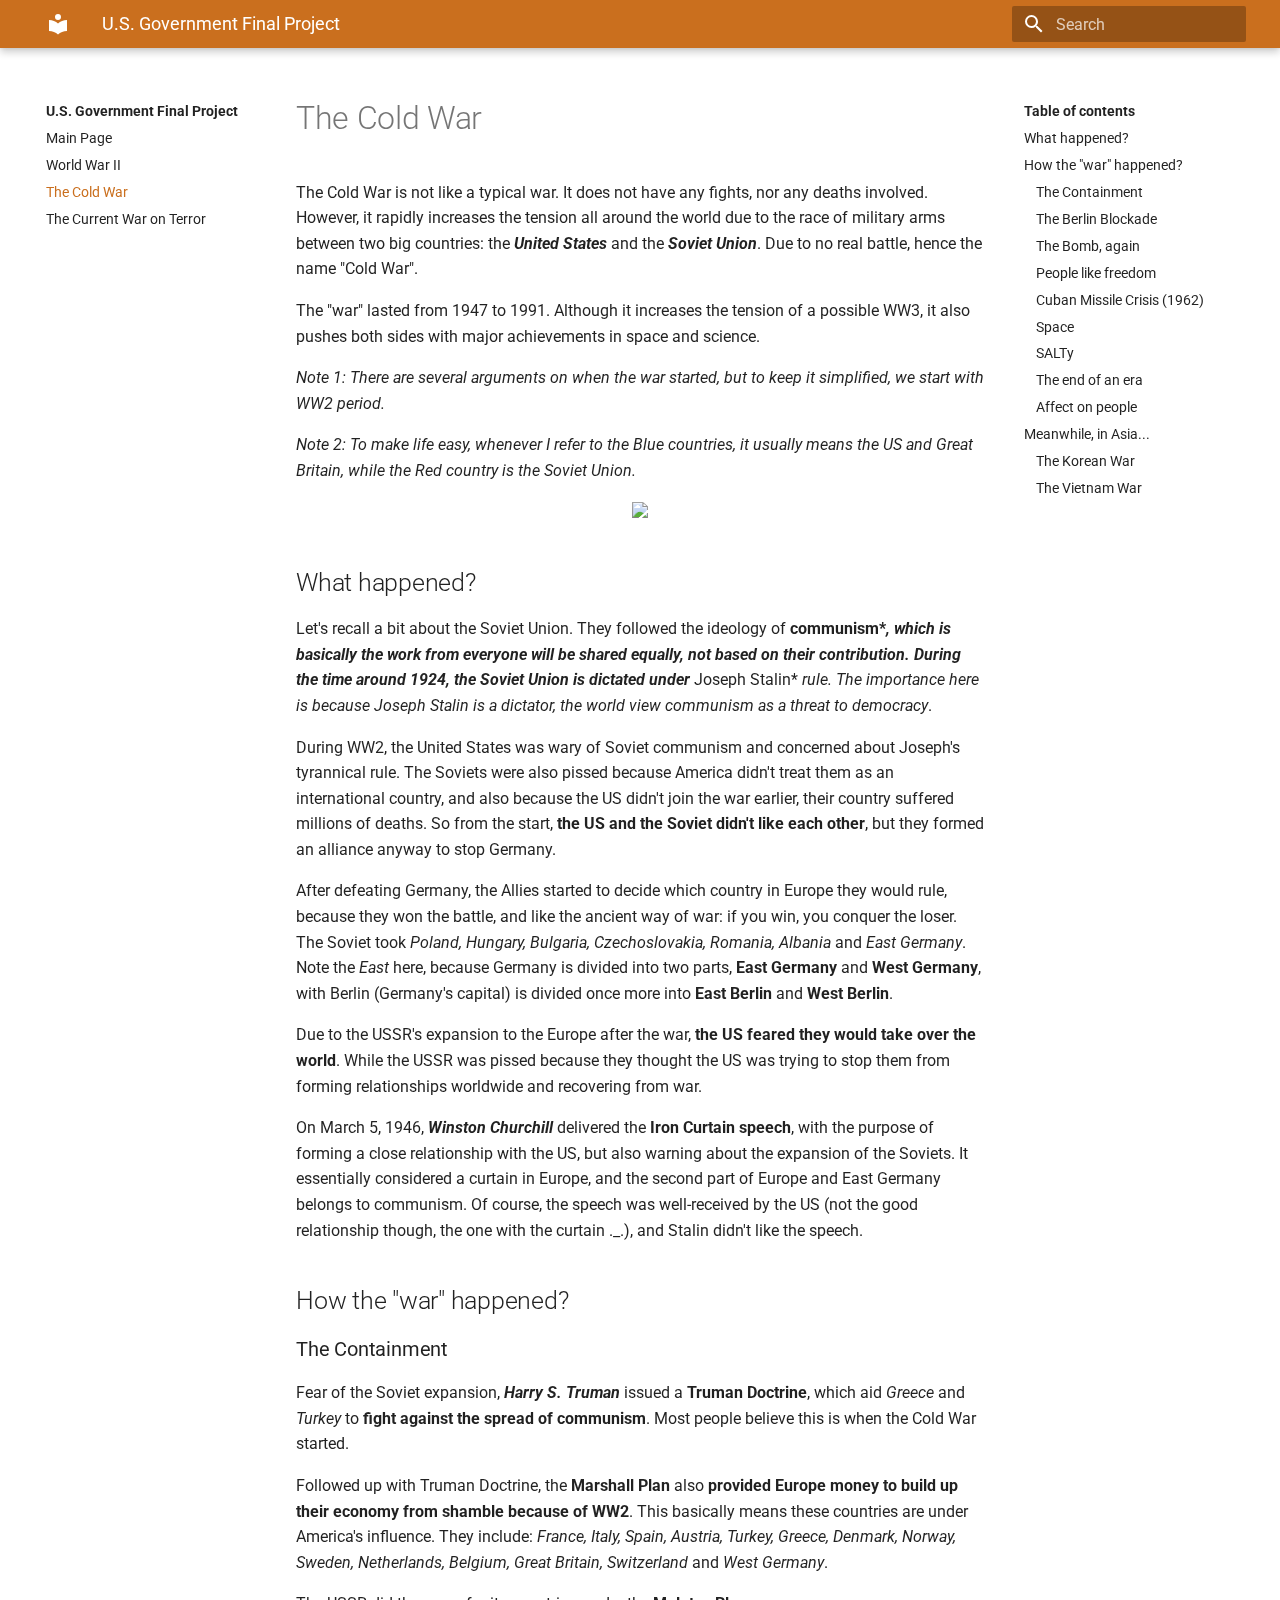
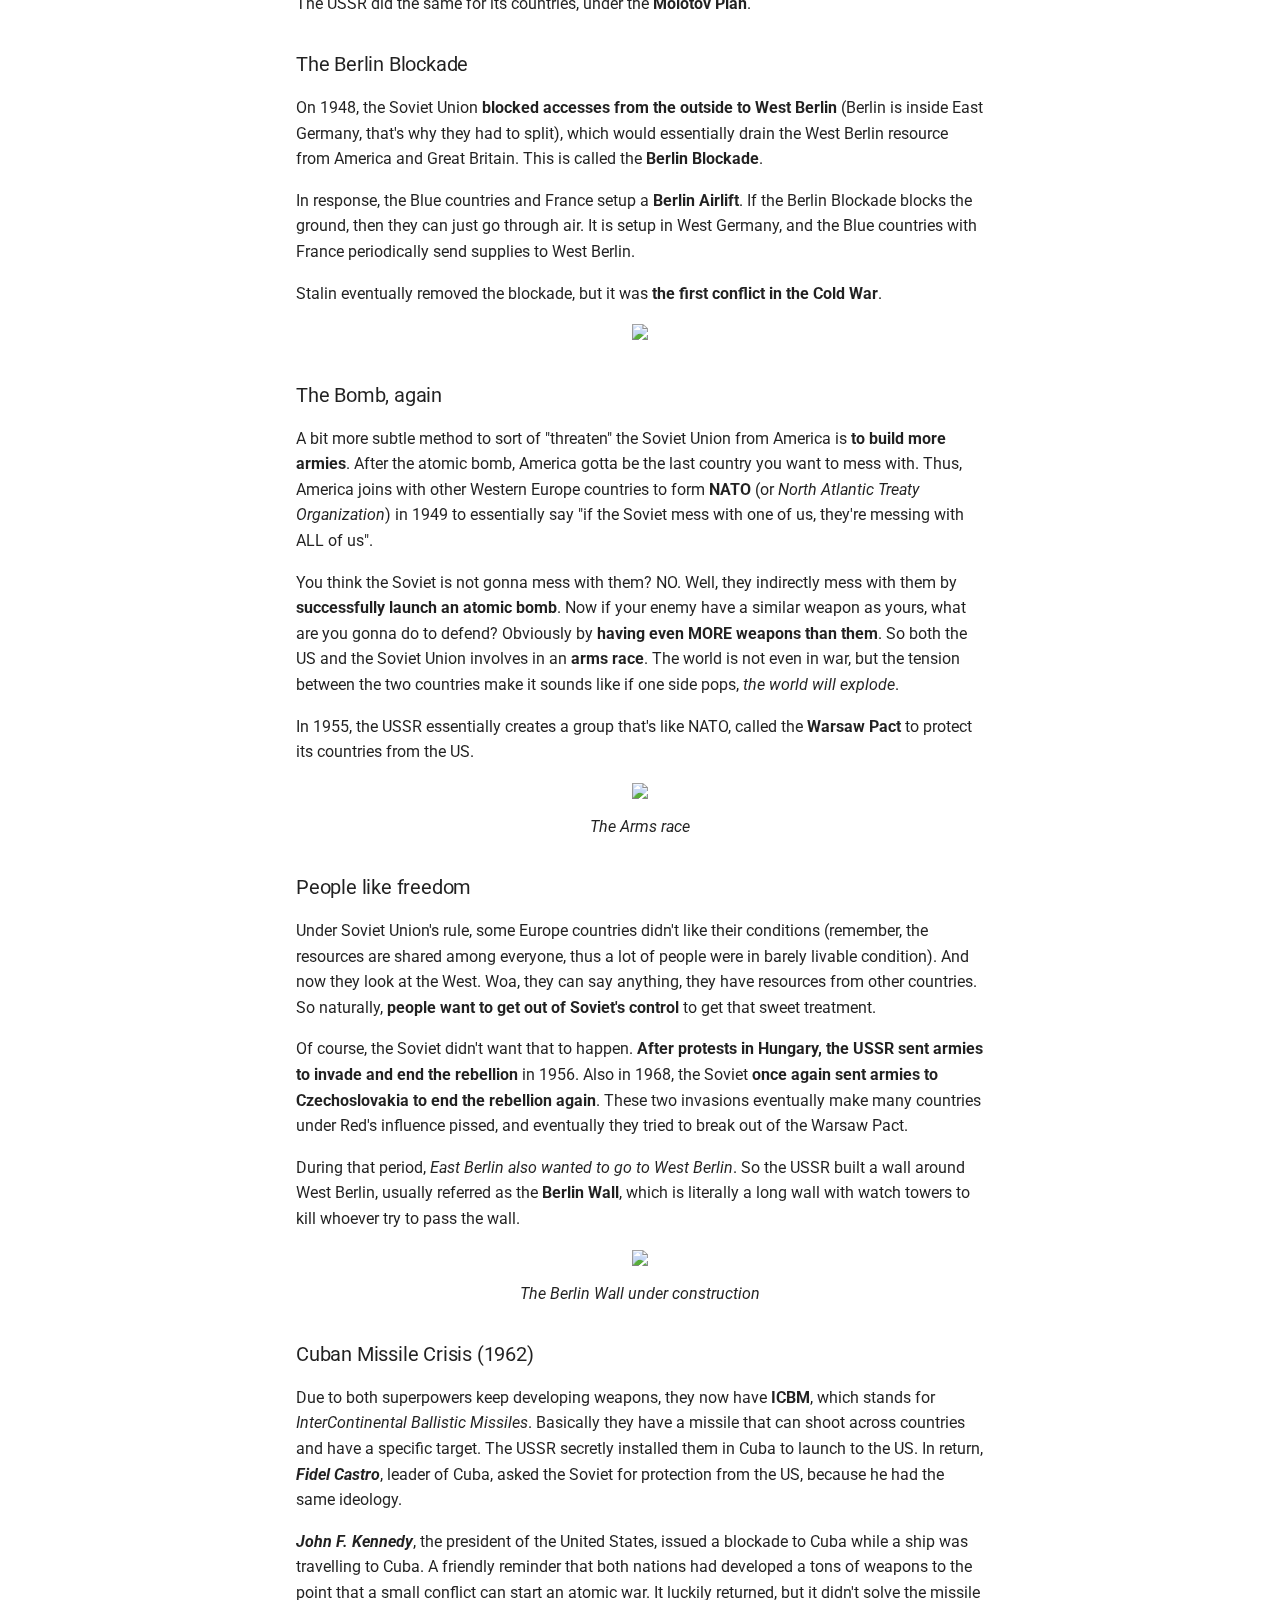
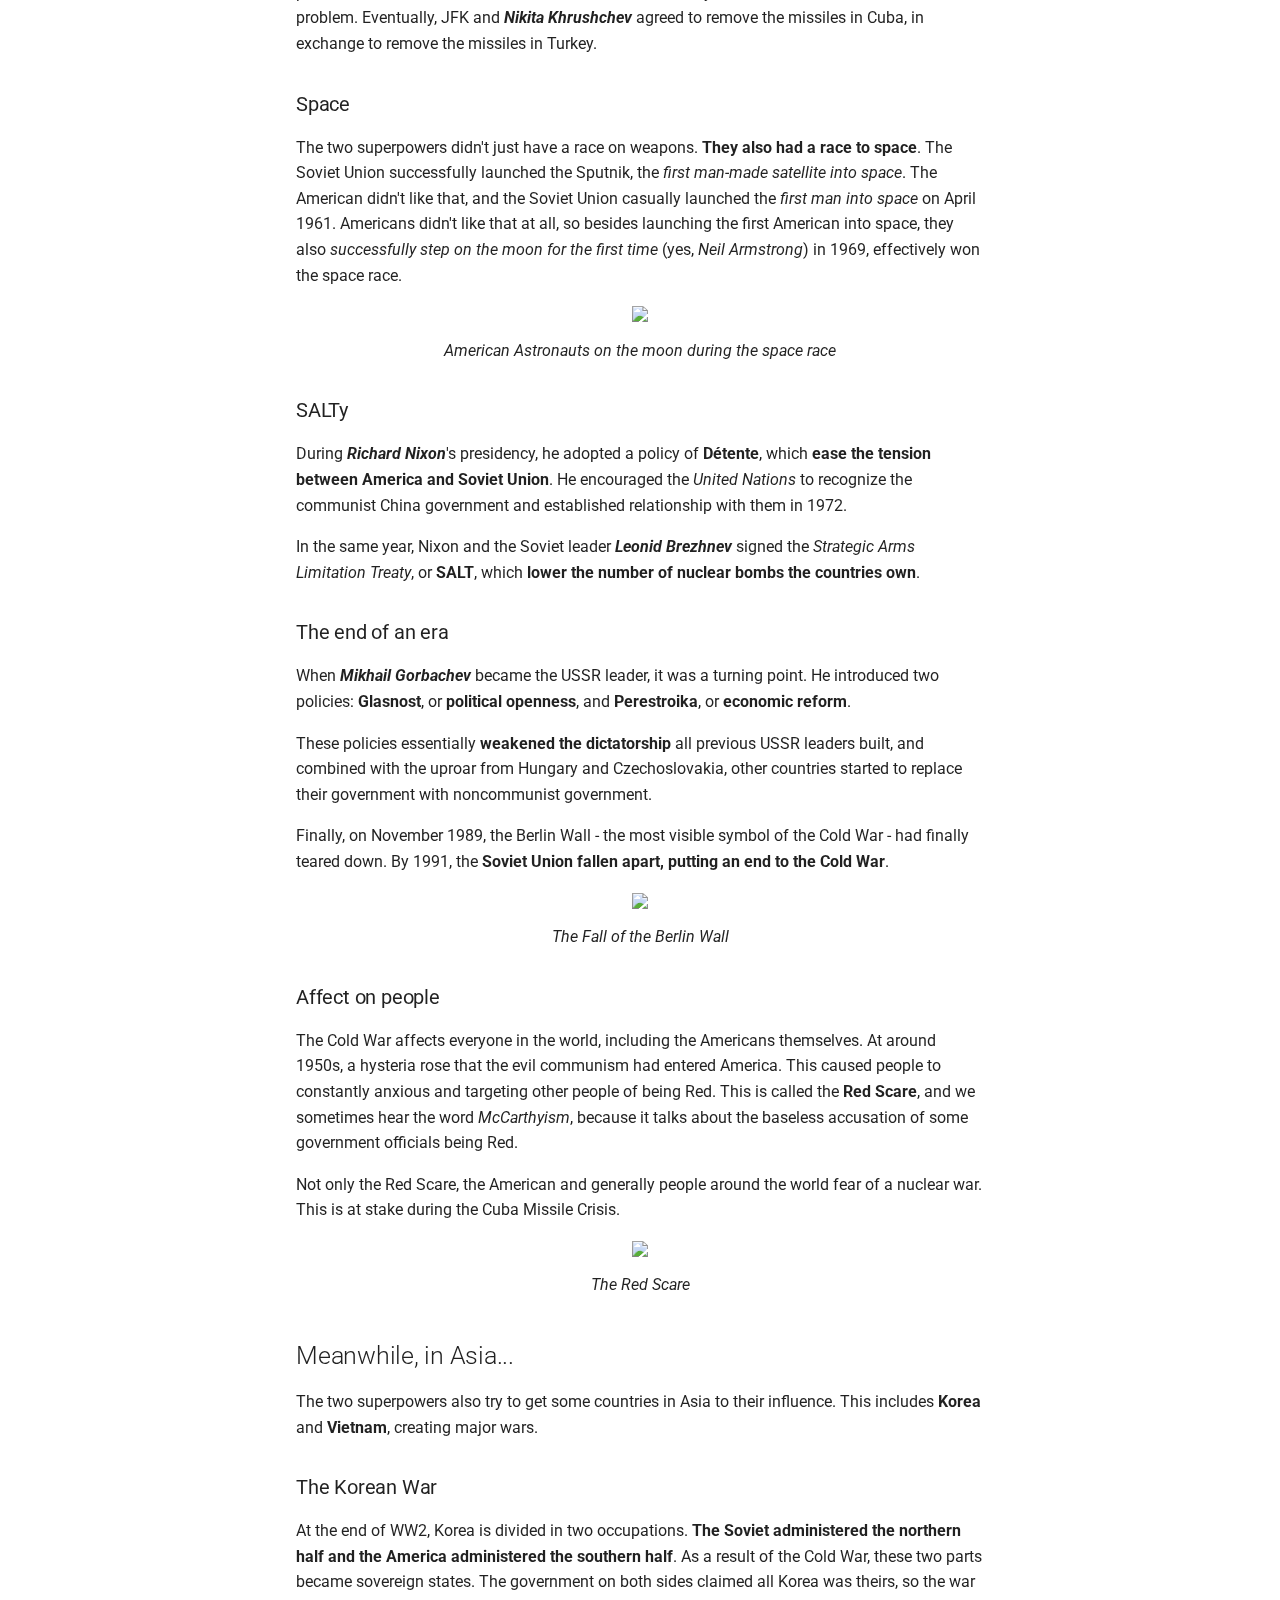
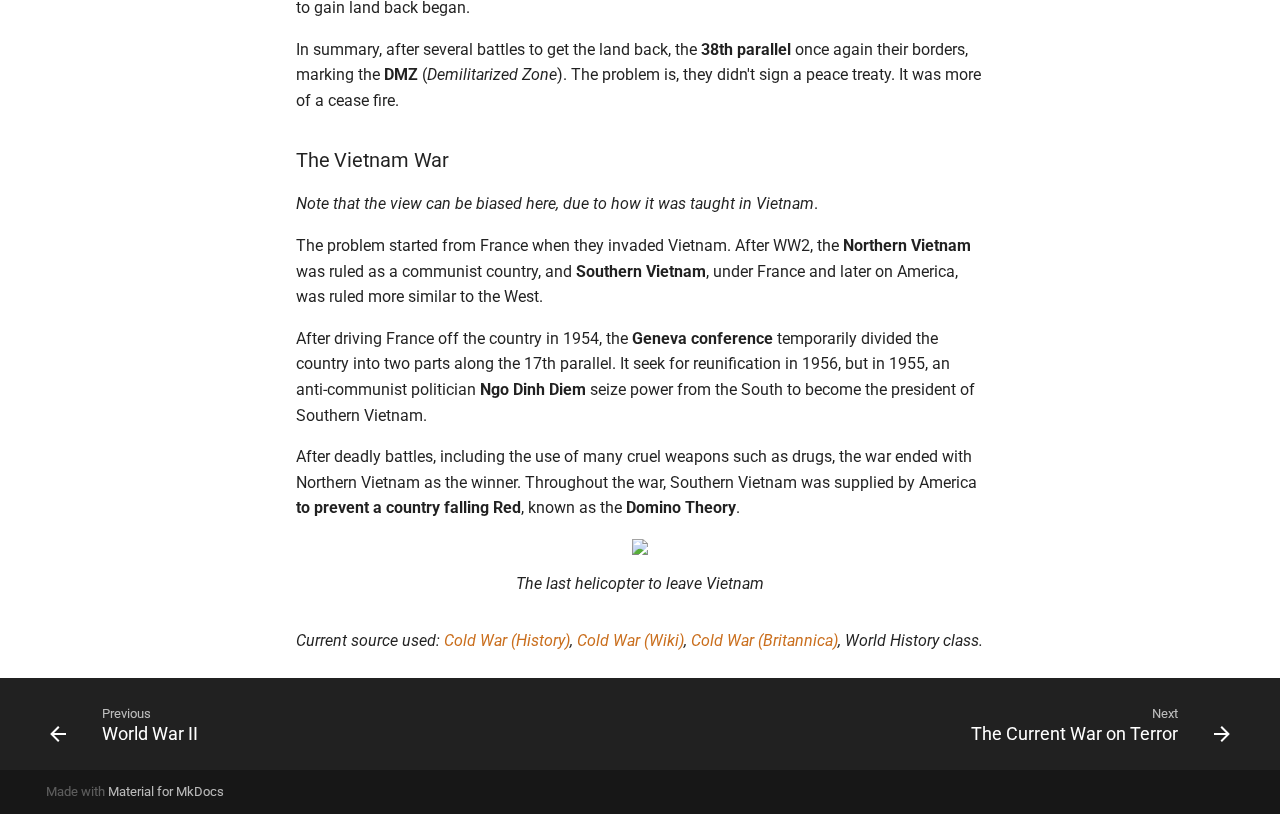
==== commit 89b96be7: "Deployed 4771168 with MkDocs version: 1.1.2" ====
--- a/coldwar/index.html
+++ b/coldwar/index.html
@@ -495,8 +495,8 @@
                 <h1 id="the-cold-war">The Cold War</h1>
 <p>The Cold War is not like a typical war. It does not have any fights, nor any deaths involved. However, it rapidly increases the tension all around the world due to the race of military arms between two big countries: the <strong><em>United States</em></strong> and the <strong><em>Soviet Union</em></strong>. Due to no real battle, hence the name "Cold War".</p>
 <p>The "war" lasted from 1947 to 1991. Although it increases the tension of a possible WW3, it also pushes both sides with major achievements in space and science.</p>
-<p><em>Note 1: There are several arguments on when the war started, but to keep it simplified, we start with WW2 period.</em>
-<em>Note 2: To make life easy, whenever I refer to the Blue countries, it usually means the US and Great Britain, while the Red country is the Soviet Union.</em></p>
+<p><em>Note 1: There are several arguments on when the war started, but to keep it simplified, we start with WW2 period.</em></p>
+<p><em>Note 2: To make life easy, whenever I refer to the Blue countries, it usually means the US and Great Britain, while the Red country is the Soviet Union.</em></p>
 <figure align = "center">
     <img src = "https://knowledge.wharton.upenn.edu/wp-content/uploads/2018/08/080618_uschina_fistflags.jpg">
 </figure>
@@ -578,6 +578,11 @@
 <p>The problem started from France when they invaded Vietnam. After WW2, the <strong>Northern Vietnam</strong> was ruled as a communist country, and <strong>Southern Vietnam</strong>, under France and later on America, was ruled more similar to the West.</p>
 <p>After driving France off the country in 1954, the <strong>Geneva conference</strong> temporarily divided the country into two parts along the 17th parallel. It seek for reunification in 1956, but in 1955, an anti-communist politician <strong>Ngo Dinh Diem</strong> seize power from the South to become the president of Southern Vietnam.</p>
 <p>After deadly battles, including the use of many cruel weapons such as drugs, the war ended with Northern Vietnam as the winner. Throughout the war, Southern Vietnam was supplied by America <strong>to prevent a country falling Red</strong>, known as the <strong>Domino Theory</strong>.</p>
+<figure align = "center">
+    <img src = "https://d.newsweek.com/en/full/323202/04-17-nam-fall-01.jpg">
+    <figcaption><i>The last helicopter to leave Vietnam</i></figcaption>
+</figure>
+
 <p><em>Current source used: <a href="https://www.history.com/topics/cold-war/cold-war-history">Cold War (History)</a>, <a href="https://en.wikipedia.org/wiki/Cold_War">Cold War (Wiki)</a>, <a href="https://www.britannica.com/event/Cold-War/Toward-a-new-world-order">Cold War (Britannica)</a>, World History class.</em></p>
                 
               
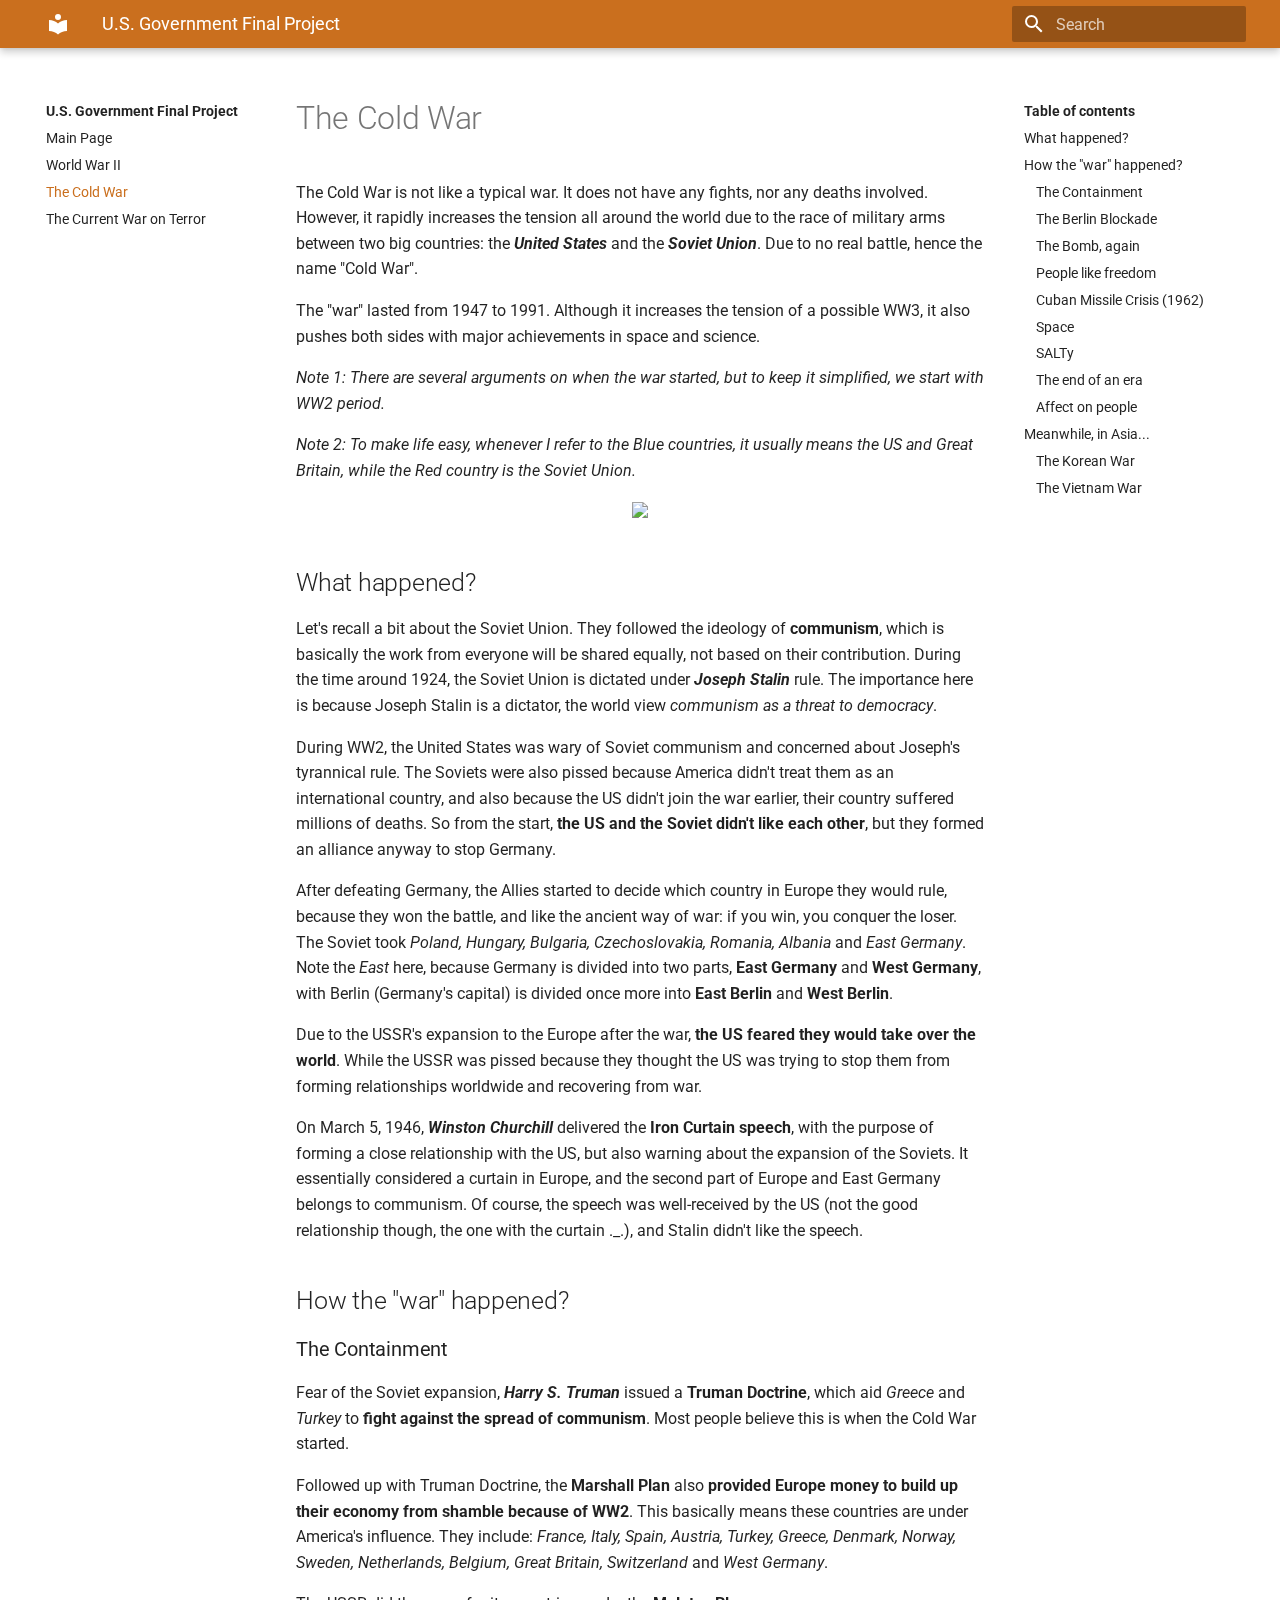
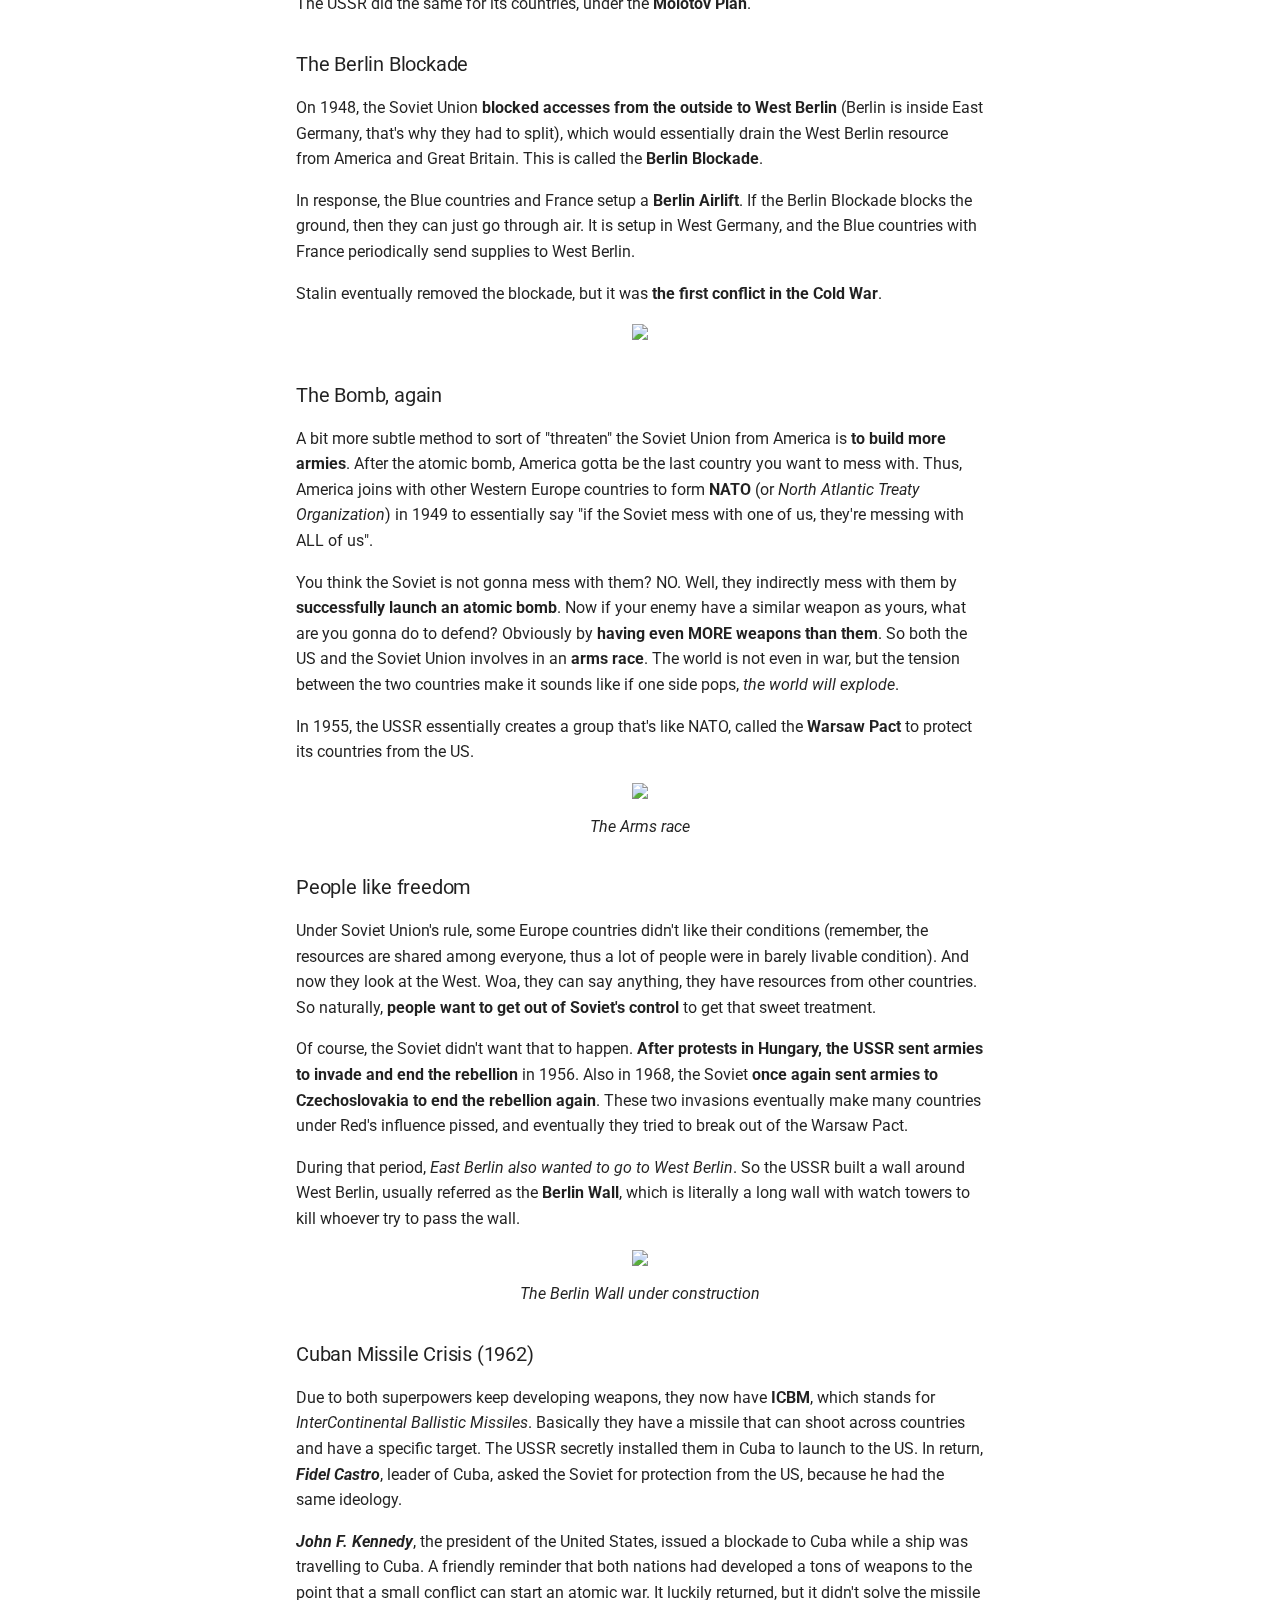
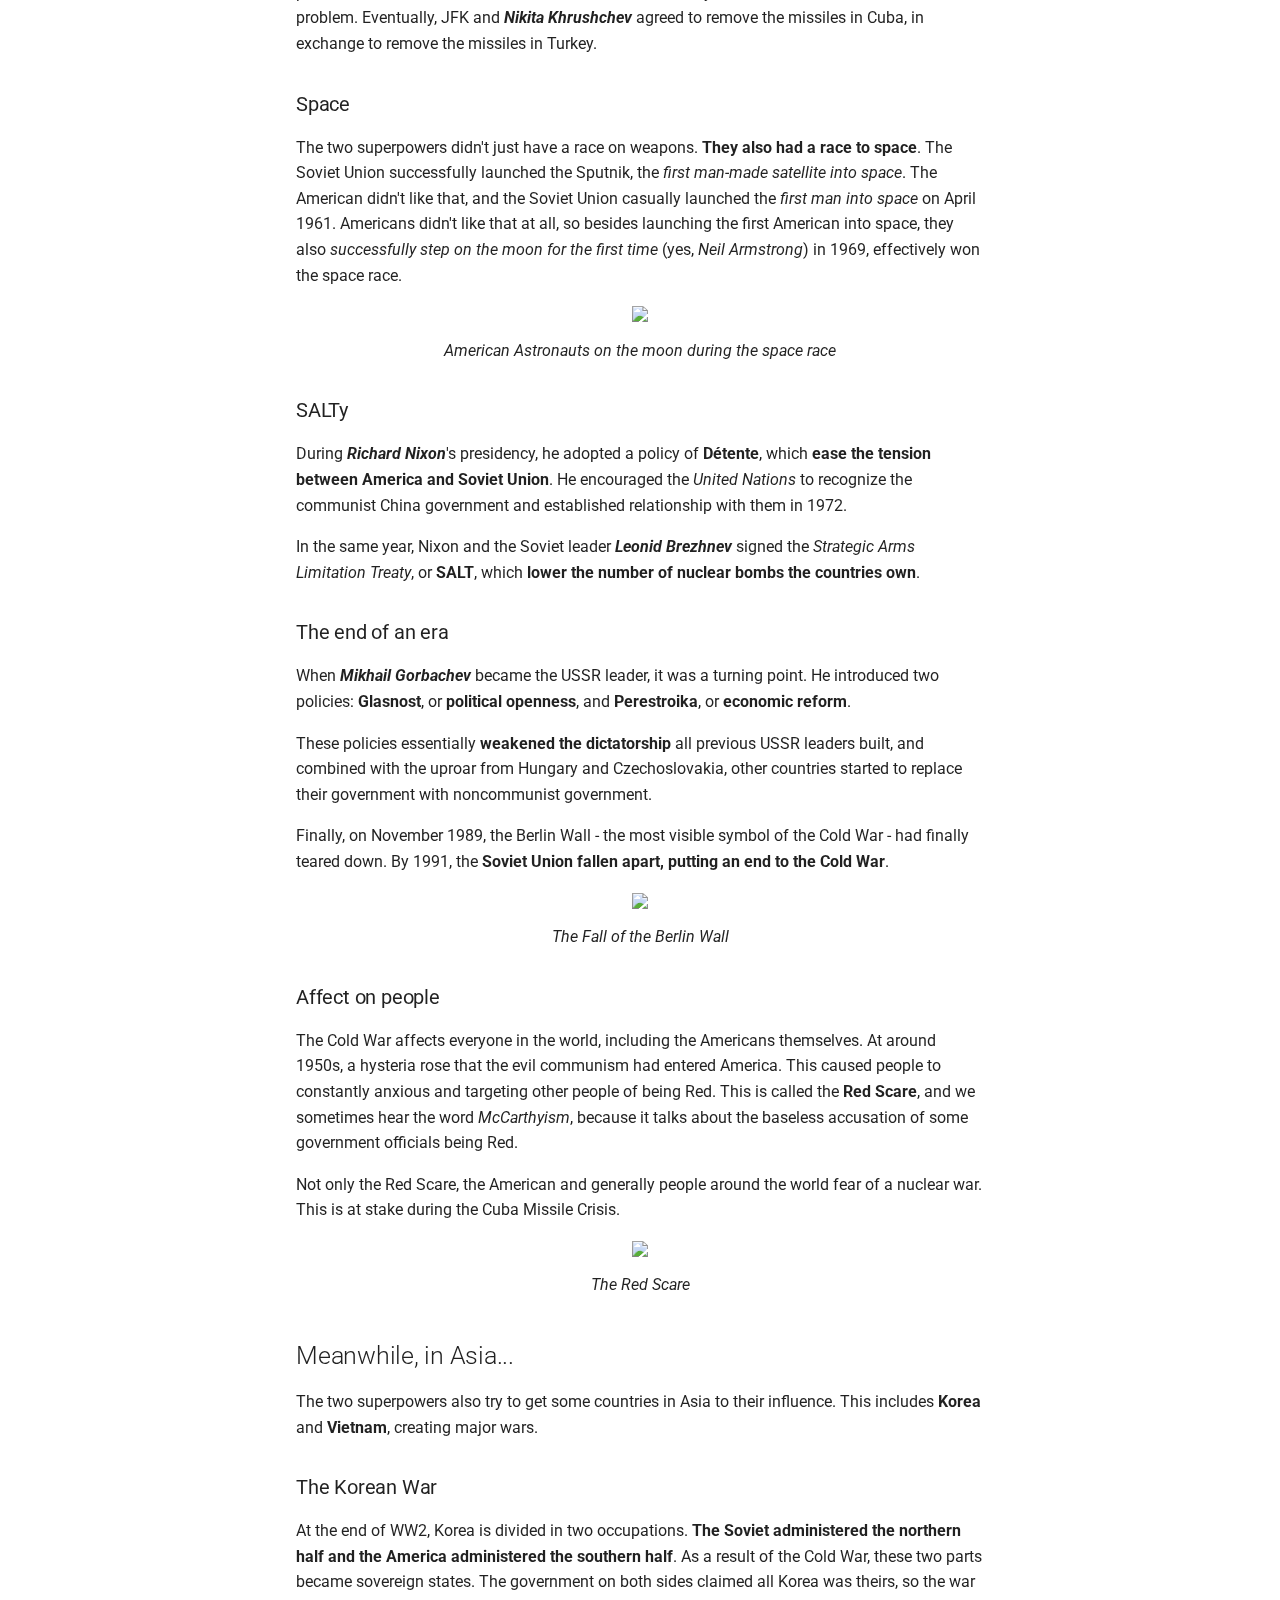
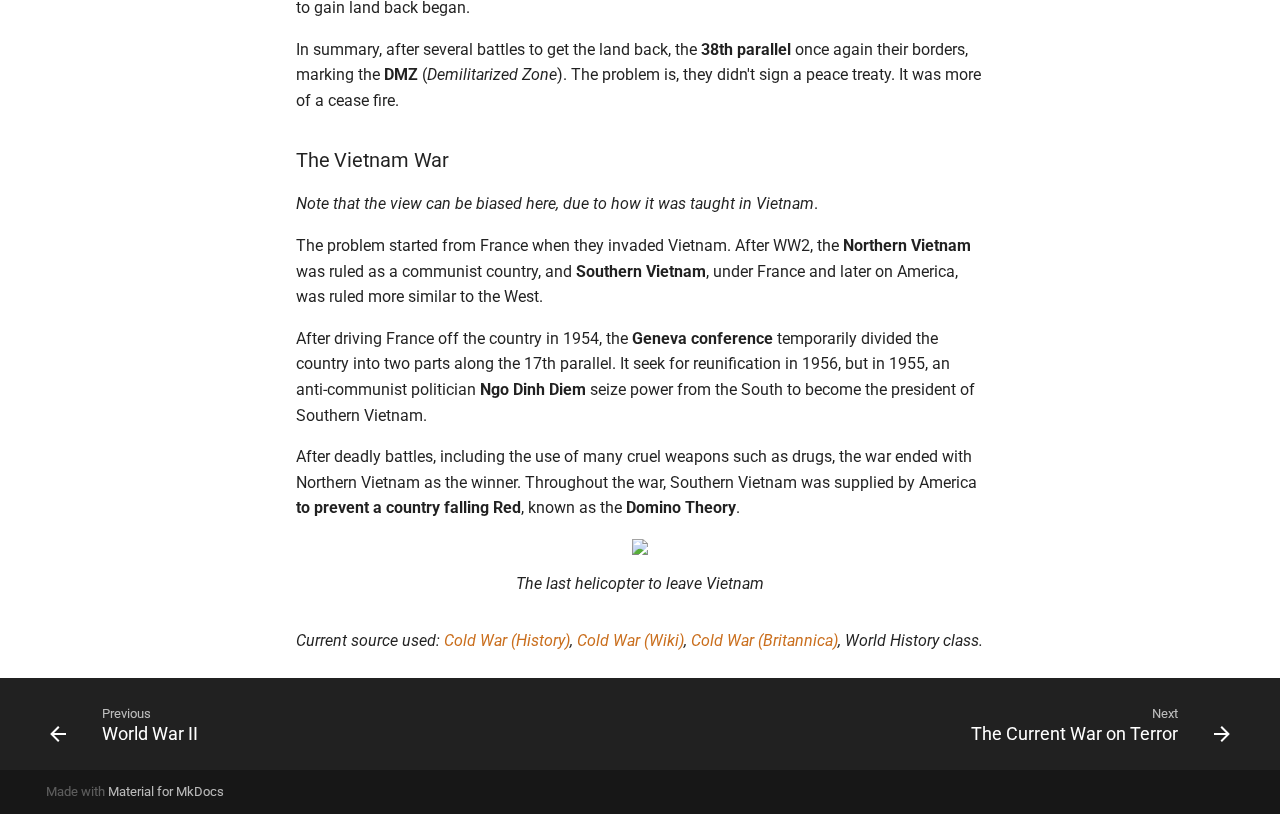
==== commit d76ac0b8: "Deployed 4771168 with MkDocs version: 1.1.2" ====
--- a/coldwar/index.html
+++ b/coldwar/index.html
@@ -502,7 +502,7 @@
 </figure>
 
 <h2 id="what-happened">What happened?</h2>
-<p>Let's recall a bit about the Soviet Union. They followed the ideology of <strong>communism*<em>, which is basically the work from everyone will be shared equally, not based on their contribution. During the time around 1924, the Soviet Union is dictated under </em></strong>Joseph Stalin*<em><em> rule. The importance here is because Joseph Stalin is a dictator, the world view </em>communism as a threat to democracy</em>.</p>
+<p>Let's recall a bit about the Soviet Union. They followed the ideology of <strong>communism</strong>, which is basically the work from everyone will be shared equally, not based on their contribution. During the time around 1924, the Soviet Union is dictated under <strong><em>Joseph Stalin</em></strong> rule. The importance here is because Joseph Stalin is a dictator, the world view <em>communism as a threat to democracy</em>.</p>
 <p>During WW2, the United States was wary of Soviet communism and concerned about Joseph's tyrannical rule. The Soviets were also pissed because America didn't treat them as an international country, and also because the US didn't join the war earlier, their country suffered millions of deaths. So from the start, <strong>the US and the Soviet didn't like each other</strong>, but they formed an alliance anyway to stop Germany.</p>
 <p>After defeating Germany, the Allies started to decide which country in Europe they would rule, because they won the battle, and like the ancient way of war: if you win, you conquer the loser. The Soviet took <em>Poland, Hungary, Bulgaria, Czechoslovakia, Romania, Albania</em> and <em>East Germany</em>. Note the <em>East</em> here, because Germany is divided into two parts, <strong>East Germany</strong> and <strong>West Germany</strong>, with Berlin (Germany's capital) is divided once more into <strong>East Berlin</strong> and <strong>West Berlin</strong>.</p>
 <p>Due to the USSR's expansion to the Europe after the war, <strong>the US feared they would take over the world</strong>. While the USSR was pissed because they thought the US was trying to stop them from forming relationships worldwide and recovering from war.</p>
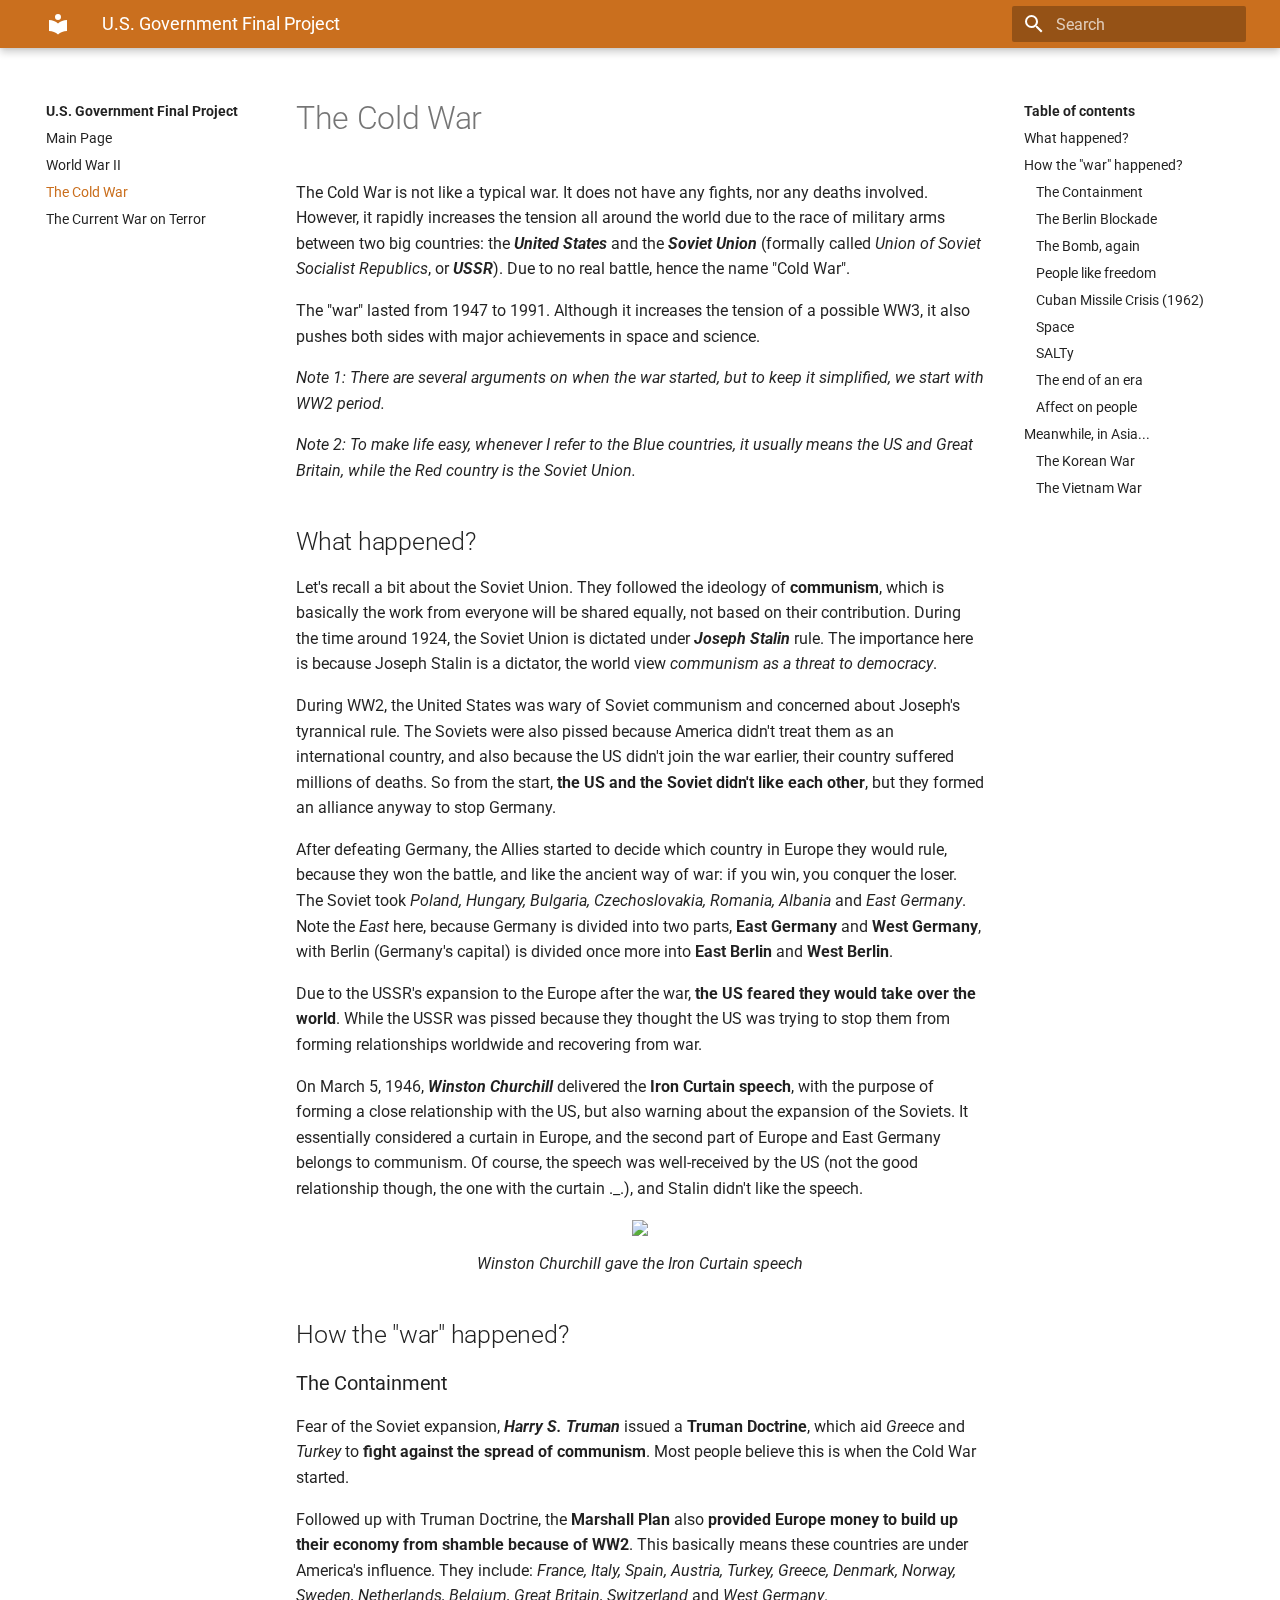
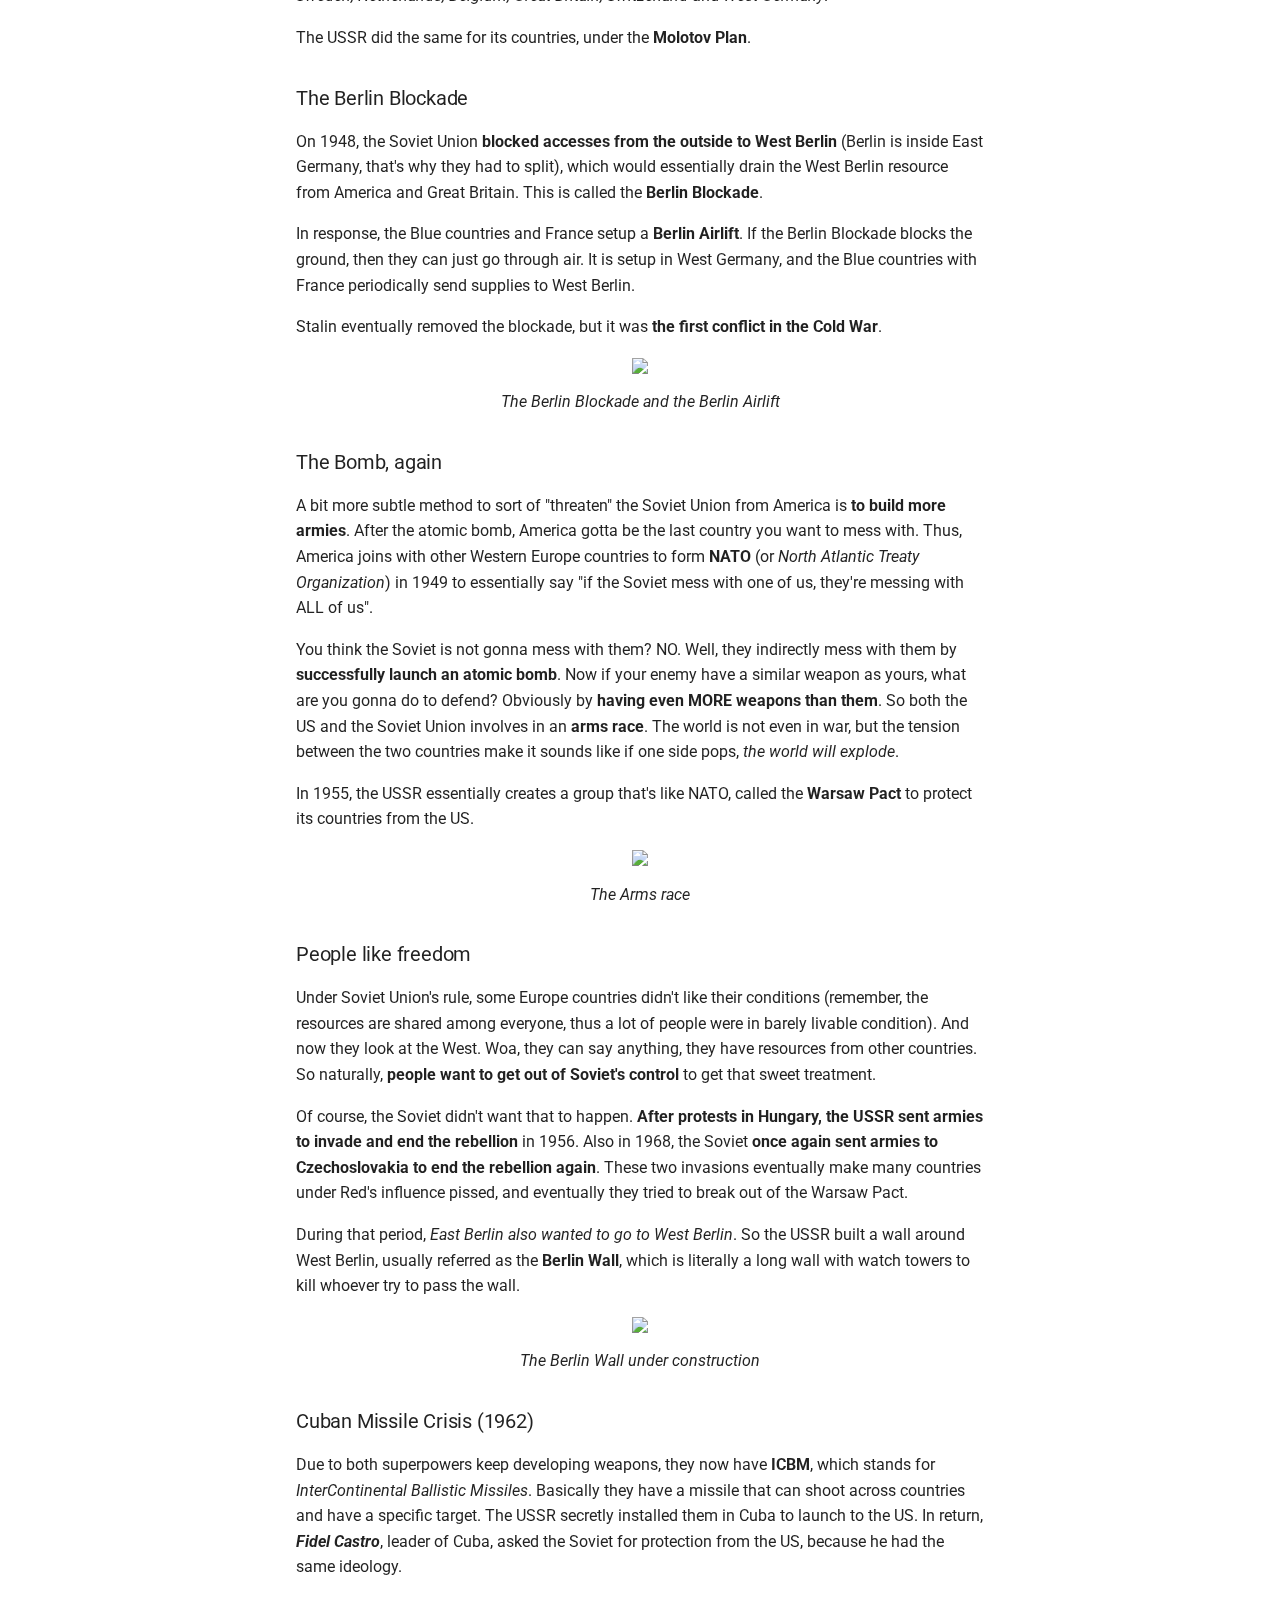
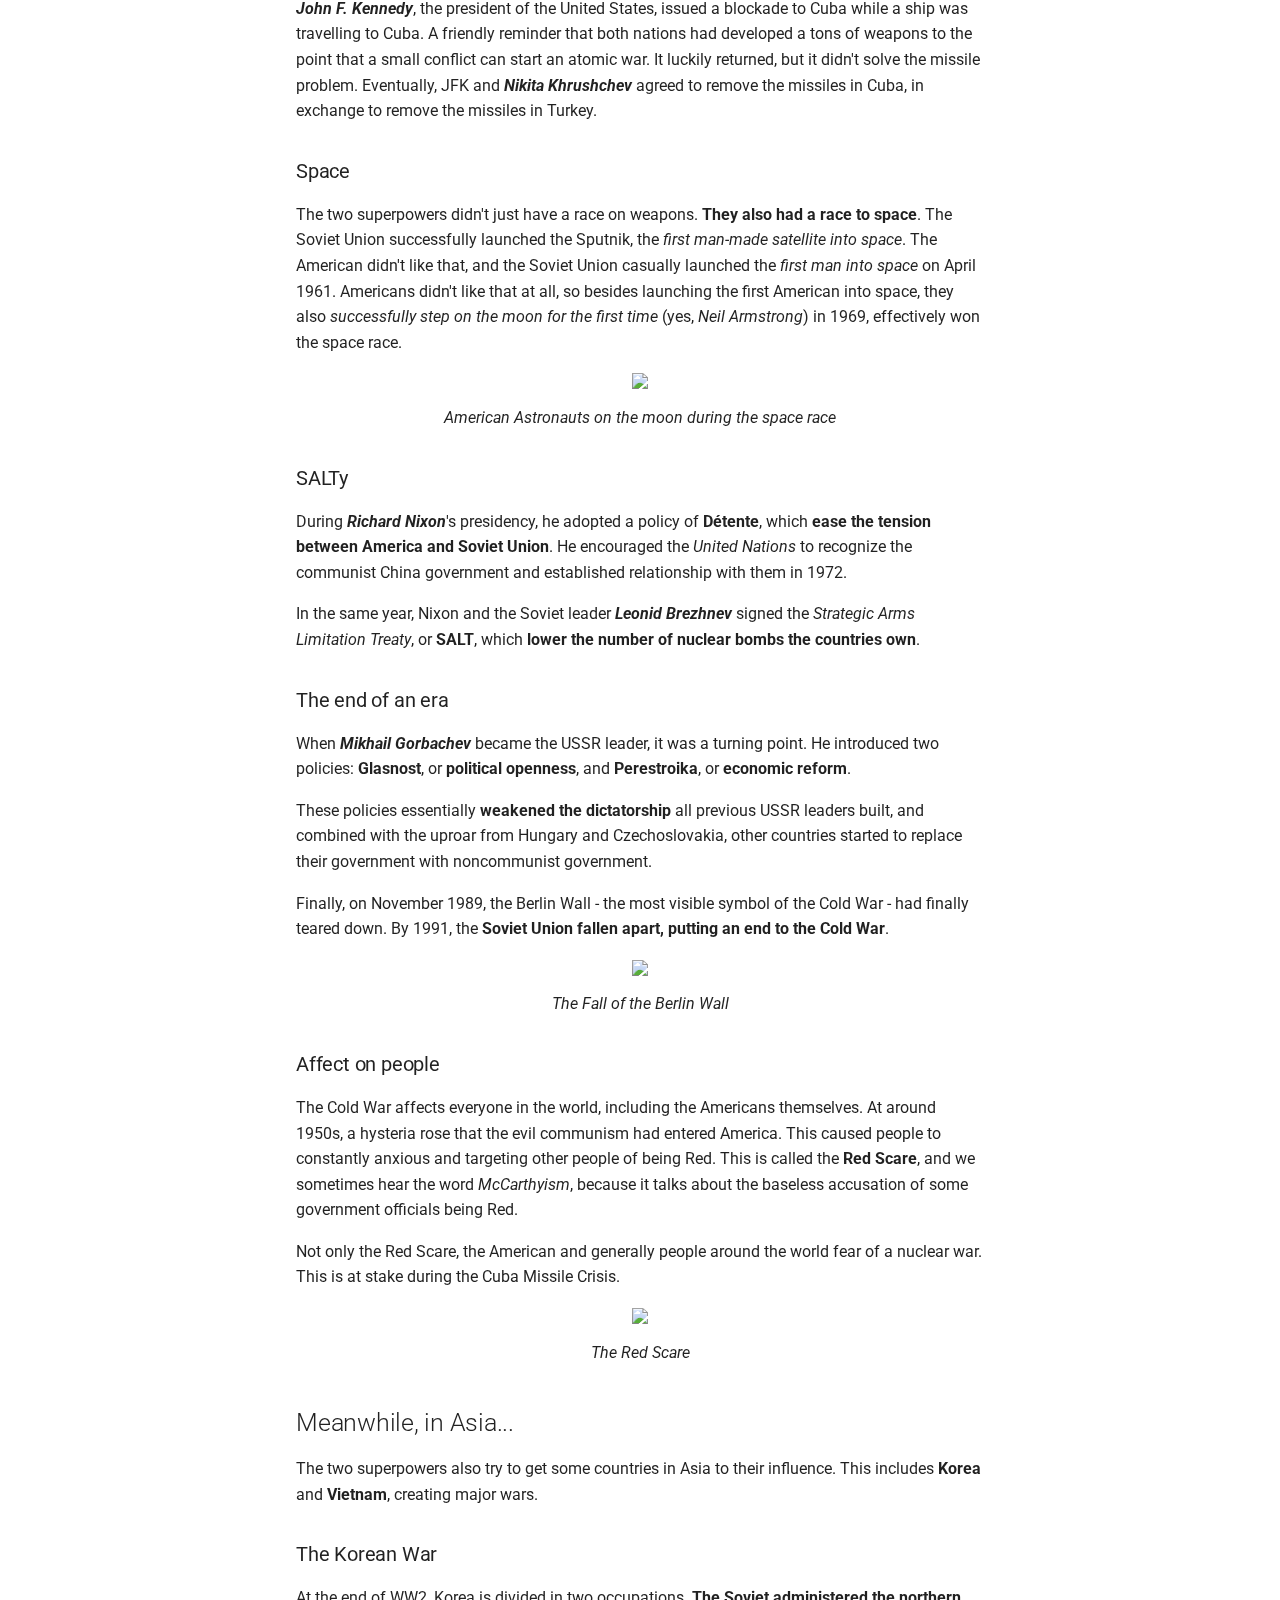
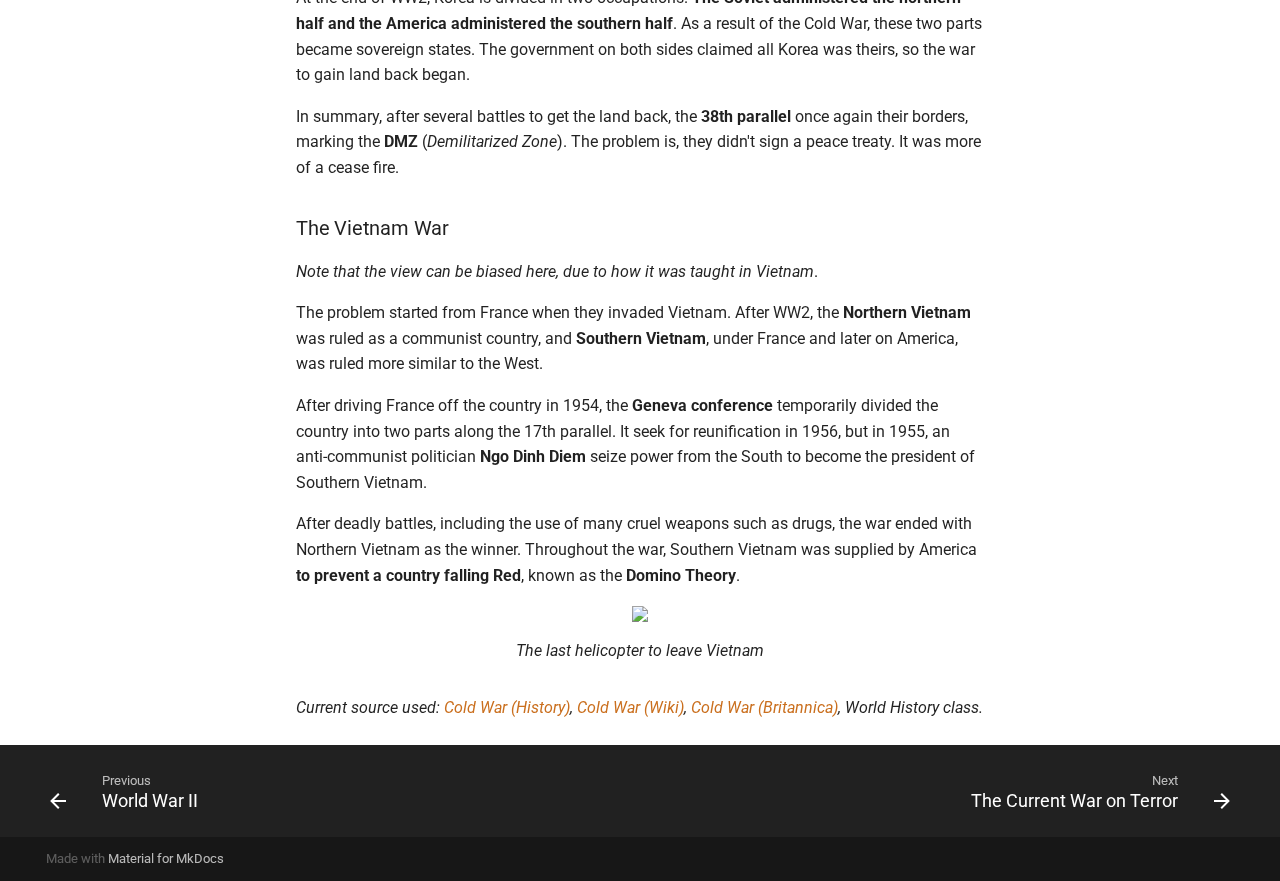
==== commit 67525128: "Deployed f217d5d with MkDocs version: 1.1.2" ====
--- a/coldwar/index.html
+++ b/coldwar/index.html
@@ -493,20 +493,21 @@
                 
                 
                 <h1 id="the-cold-war">The Cold War</h1>
-<p>The Cold War is not like a typical war. It does not have any fights, nor any deaths involved. However, it rapidly increases the tension all around the world due to the race of military arms between two big countries: the <strong><em>United States</em></strong> and the <strong><em>Soviet Union</em></strong>. Due to no real battle, hence the name "Cold War".</p>
+<p>The Cold War is not like a typical war. It does not have any fights, nor any deaths involved. However, it rapidly increases the tension all around the world due to the race of military arms between two big countries: the <strong><em>United States</em></strong> and the <strong><em>Soviet Union</em></strong> (formally called <em>Union of Soviet Socialist Republics</em>, or <strong><em>USSR</em></strong>). Due to no real battle, hence the name "Cold War".</p>
 <p>The "war" lasted from 1947 to 1991. Although it increases the tension of a possible WW3, it also pushes both sides with major achievements in space and science.</p>
 <p><em>Note 1: There are several arguments on when the war started, but to keep it simplified, we start with WW2 period.</em></p>
 <p><em>Note 2: To make life easy, whenever I refer to the Blue countries, it usually means the US and Great Britain, while the Red country is the Soviet Union.</em></p>
-<figure align = "center">
-    <img src = "https://knowledge.wharton.upenn.edu/wp-content/uploads/2018/08/080618_uschina_fistflags.jpg">
-</figure>
-
 <h2 id="what-happened">What happened?</h2>
 <p>Let's recall a bit about the Soviet Union. They followed the ideology of <strong>communism</strong>, which is basically the work from everyone will be shared equally, not based on their contribution. During the time around 1924, the Soviet Union is dictated under <strong><em>Joseph Stalin</em></strong> rule. The importance here is because Joseph Stalin is a dictator, the world view <em>communism as a threat to democracy</em>.</p>
 <p>During WW2, the United States was wary of Soviet communism and concerned about Joseph's tyrannical rule. The Soviets were also pissed because America didn't treat them as an international country, and also because the US didn't join the war earlier, their country suffered millions of deaths. So from the start, <strong>the US and the Soviet didn't like each other</strong>, but they formed an alliance anyway to stop Germany.</p>
 <p>After defeating Germany, the Allies started to decide which country in Europe they would rule, because they won the battle, and like the ancient way of war: if you win, you conquer the loser. The Soviet took <em>Poland, Hungary, Bulgaria, Czechoslovakia, Romania, Albania</em> and <em>East Germany</em>. Note the <em>East</em> here, because Germany is divided into two parts, <strong>East Germany</strong> and <strong>West Germany</strong>, with Berlin (Germany's capital) is divided once more into <strong>East Berlin</strong> and <strong>West Berlin</strong>.</p>
 <p>Due to the USSR's expansion to the Europe after the war, <strong>the US feared they would take over the world</strong>. While the USSR was pissed because they thought the US was trying to stop them from forming relationships worldwide and recovering from war.</p>
 <p>On March 5, 1946, <strong><em>Winston Churchill</em></strong> delivered the <strong>Iron Curtain speech</strong>, with the purpose of forming a close relationship with the US, but also warning about the expansion of the Soviets. It essentially considered a curtain in Europe, and the second part of Europe and East Germany belongs to communism. Of course, the speech was well-received by the US (not the good relationship though, the one with the curtain ._.), and Stalin didn't like the speech.</p>
+<figure align = "center">
+    <img src = "https://timpanogos.files.wordpress.com/2007/03/gettyimages-505016121.jpg?w=584">
+    <figcaption><i>Winston Churchill gave the Iron Curtain speech</i></figcaption>
+</figure>
+
 <h2 id="how-the-war-happened">How the "war" happened?</h2>
 <h3 id="the-containment">The Containment</h3>
 <p>Fear of the Soviet expansion, <strong><em>Harry S. Truman</em></strong> issued a <strong>Truman Doctrine</strong>, which aid <em>Greece</em> and <em>Turkey</em> to <strong>fight against the spread of communism</strong>. Most people believe this is when the Cold War started.</p>
@@ -518,6 +519,7 @@
 <p>Stalin eventually removed the blockade, but it was <strong>the first conflict in the Cold War</strong>.</p>
 <figure align = "center">
     <img src = "https://www.trumanlibrary.gov/public/blockaid-of-berlin.jpg">
+    <figcaption><i>The Berlin Blockade and the Berlin Airlift</i></figcaption>
 </figure>
 
 <h3 id="the-bomb-again">The Bomb, again</h3>
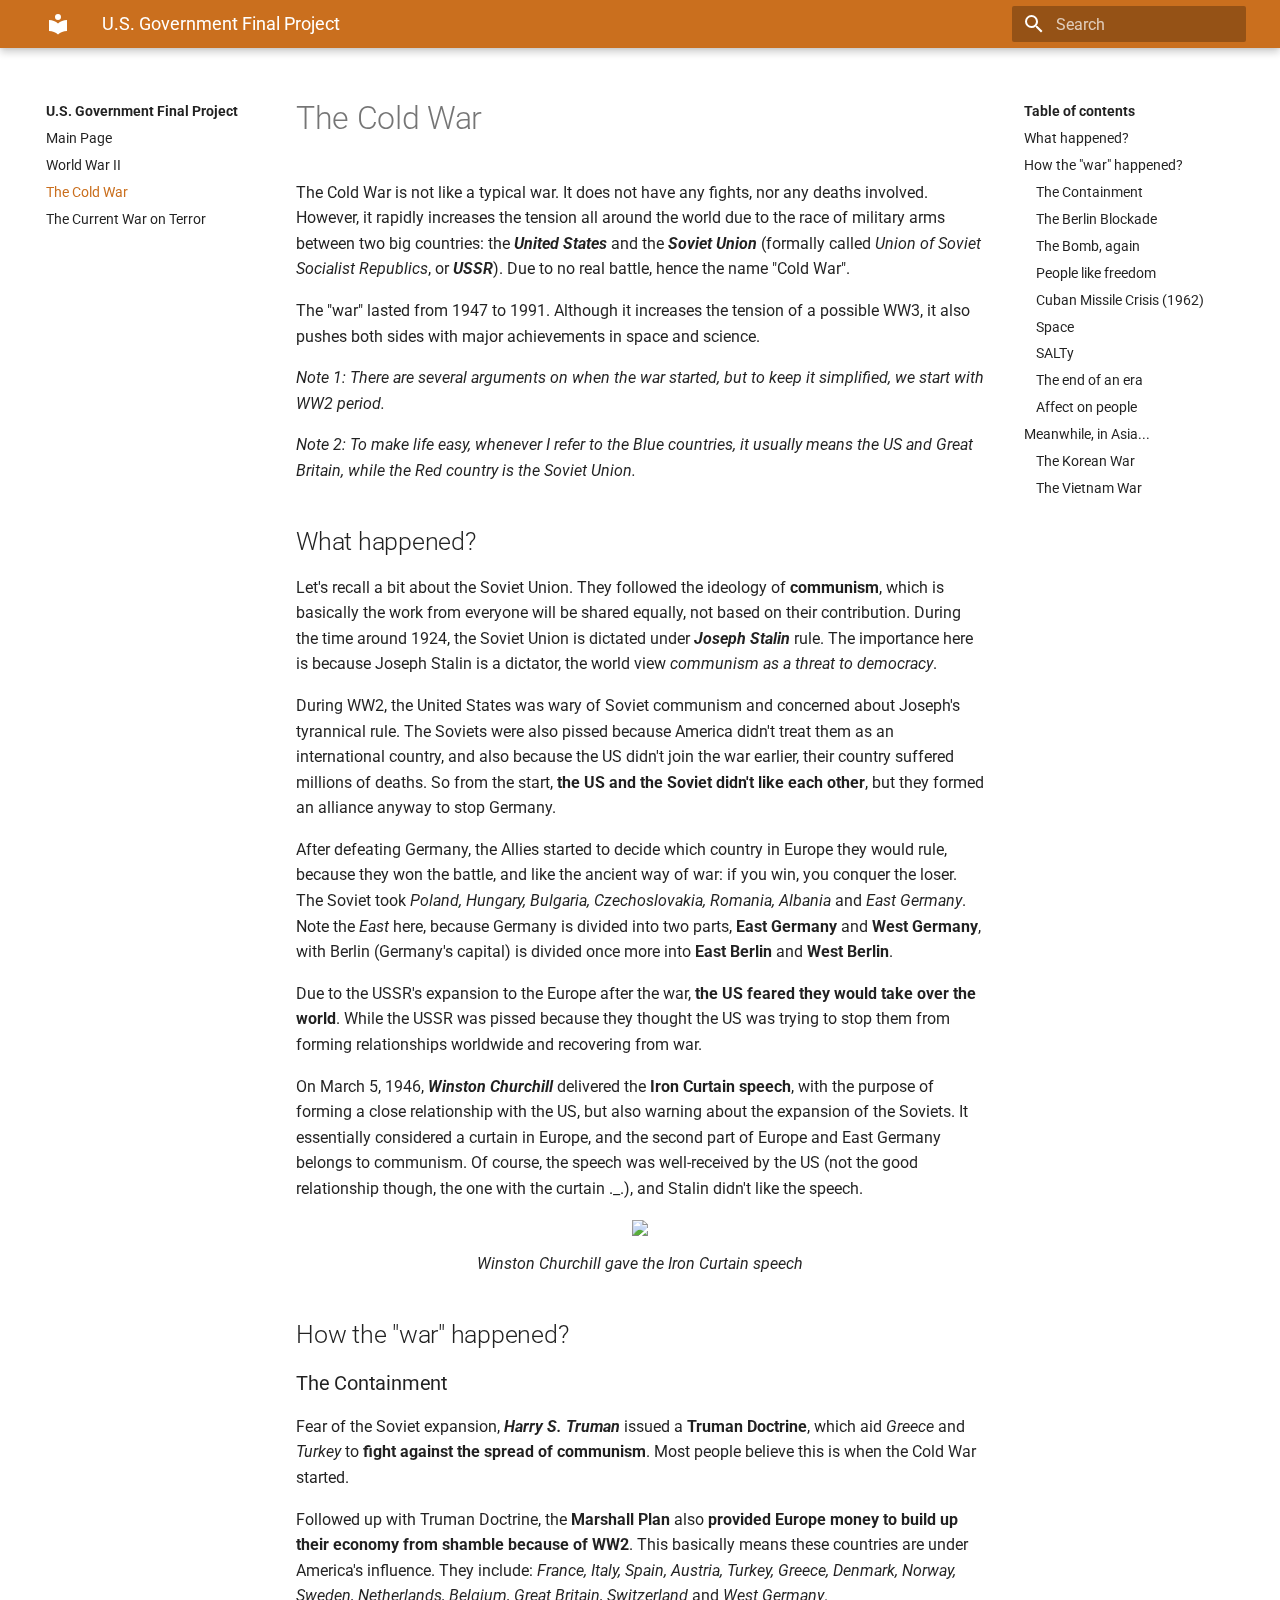
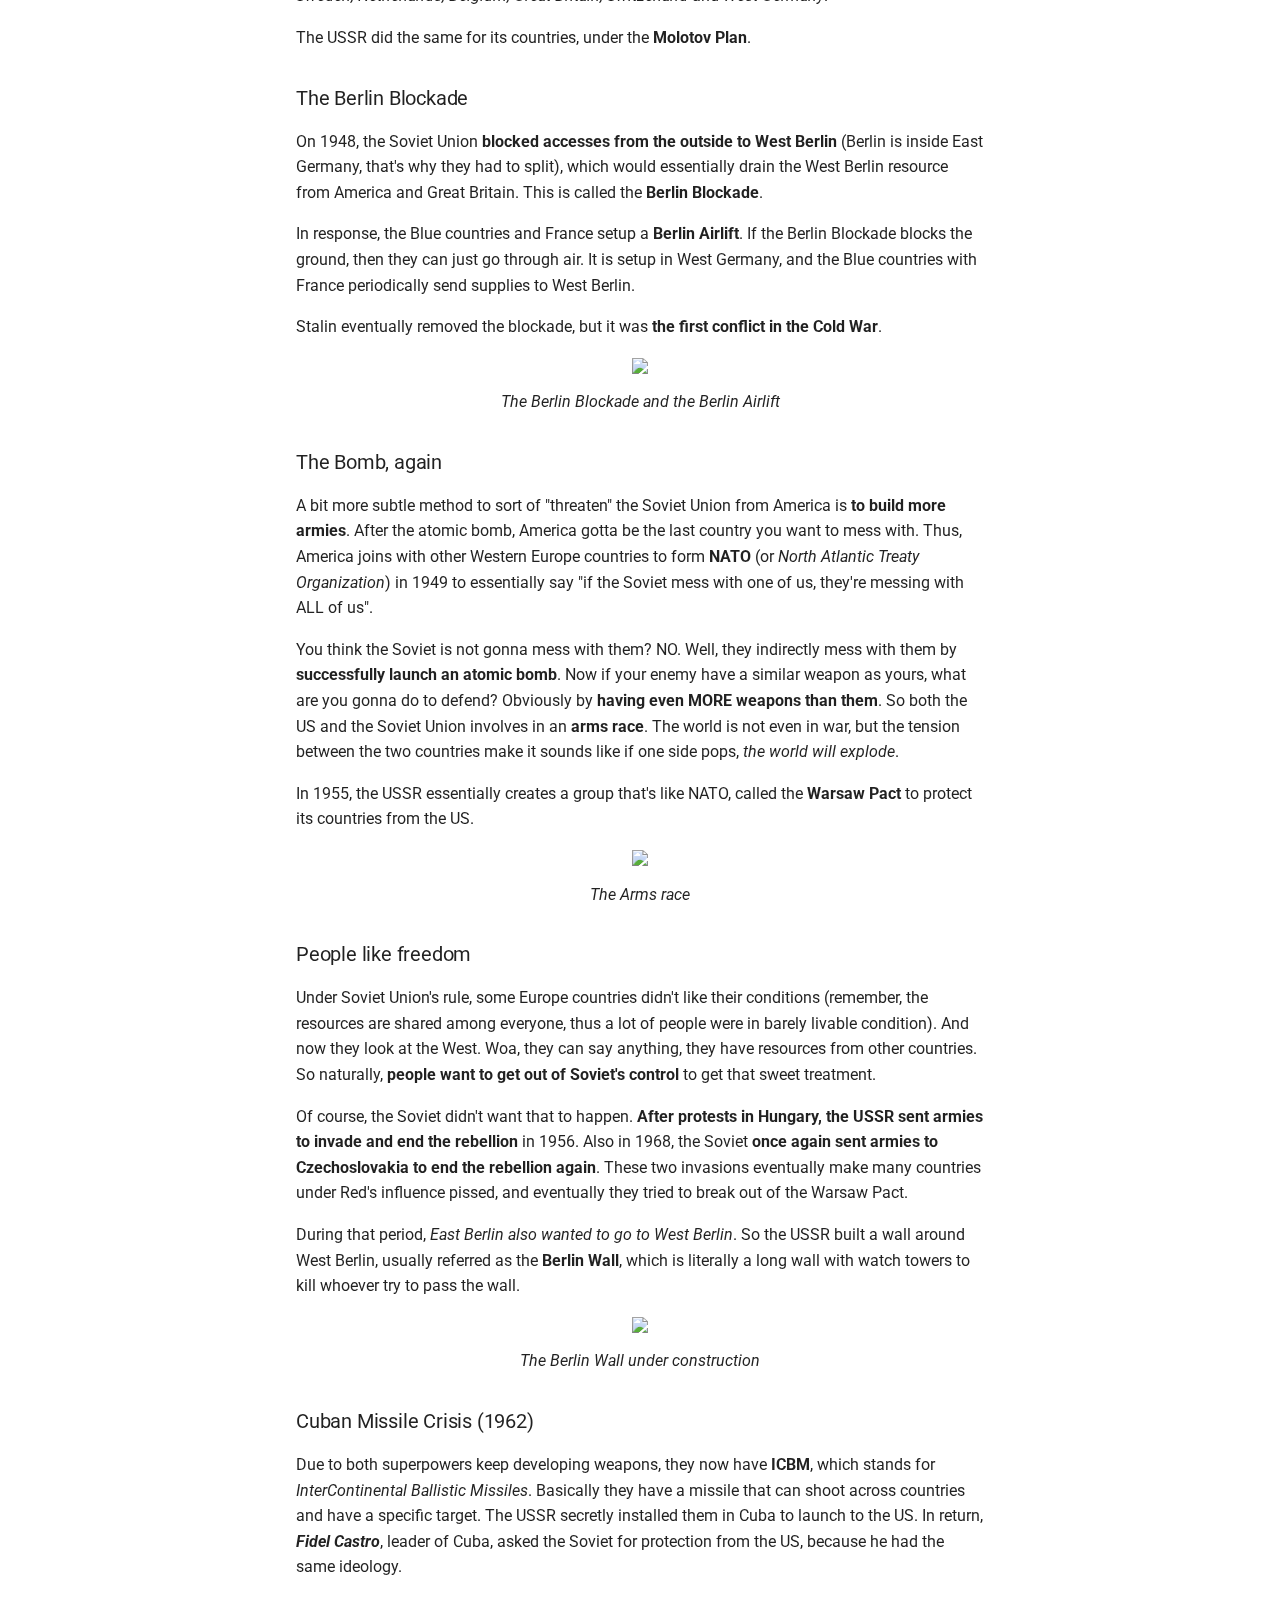
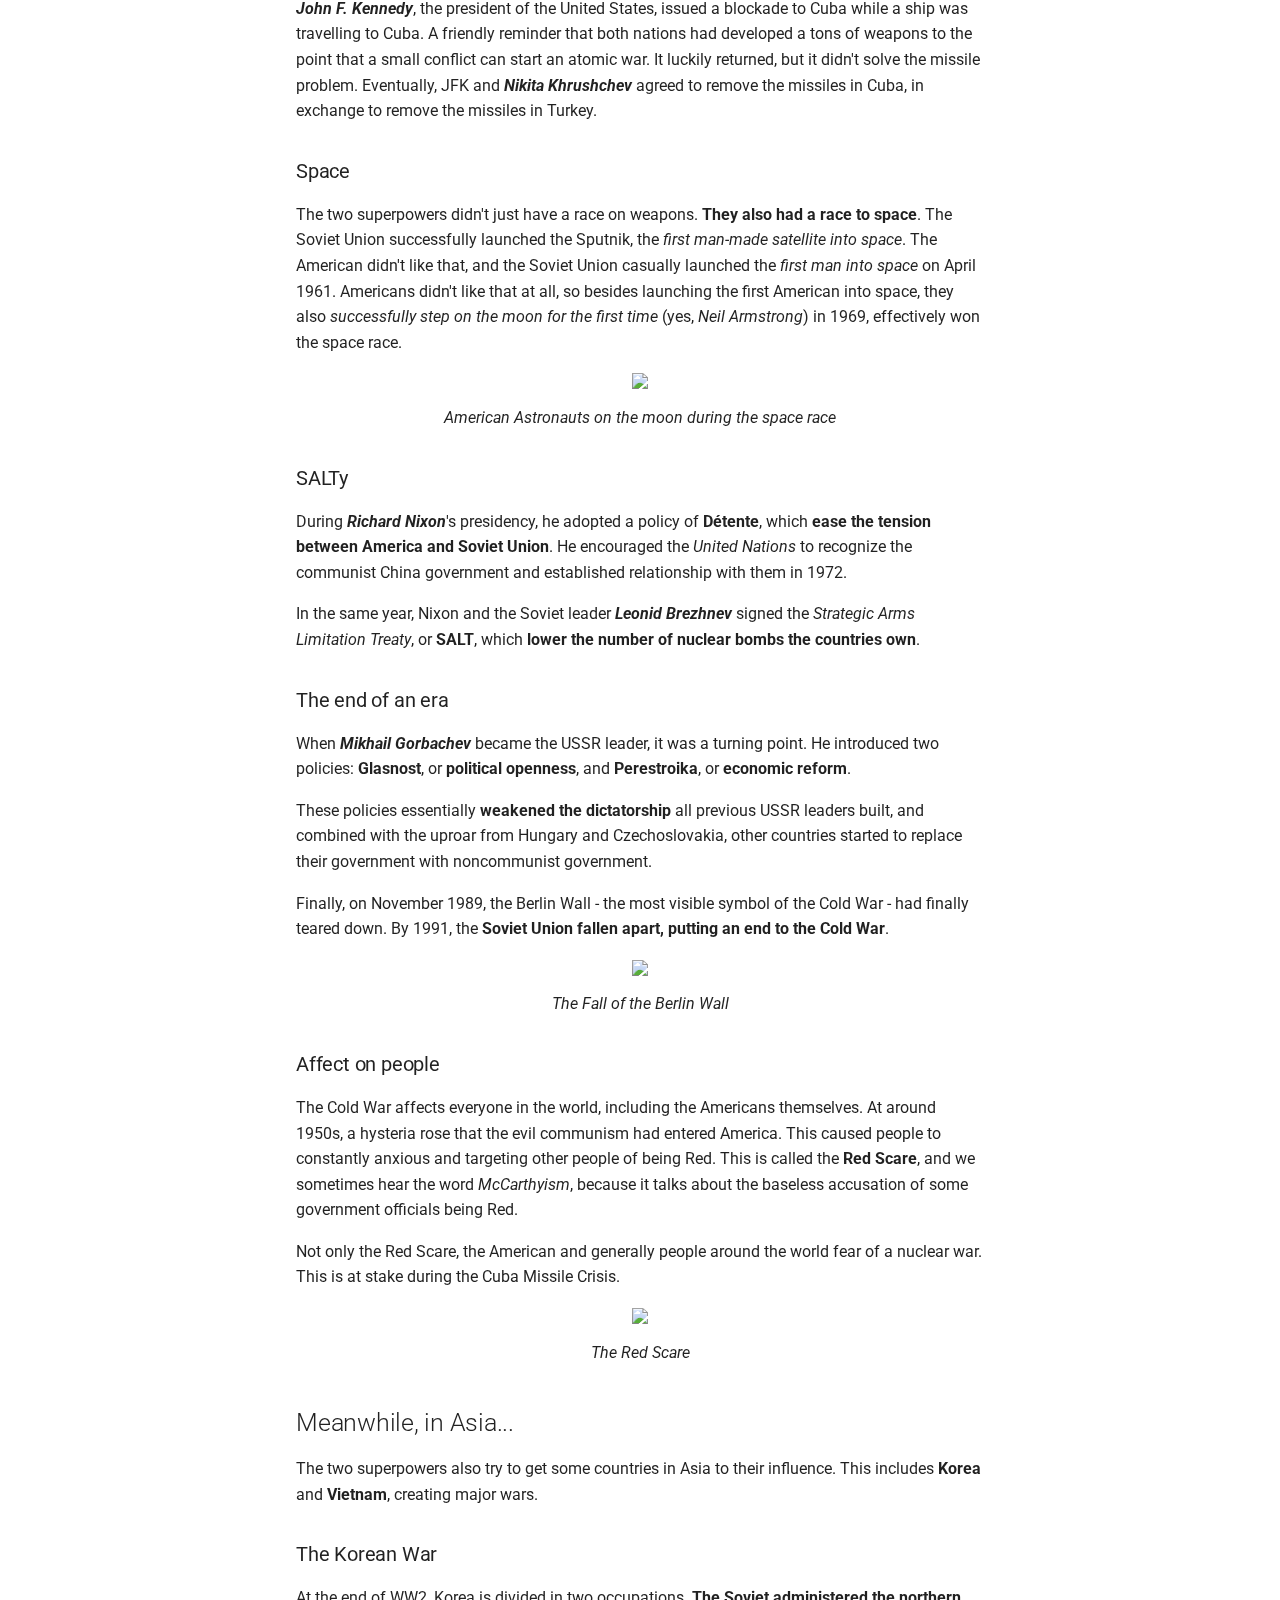
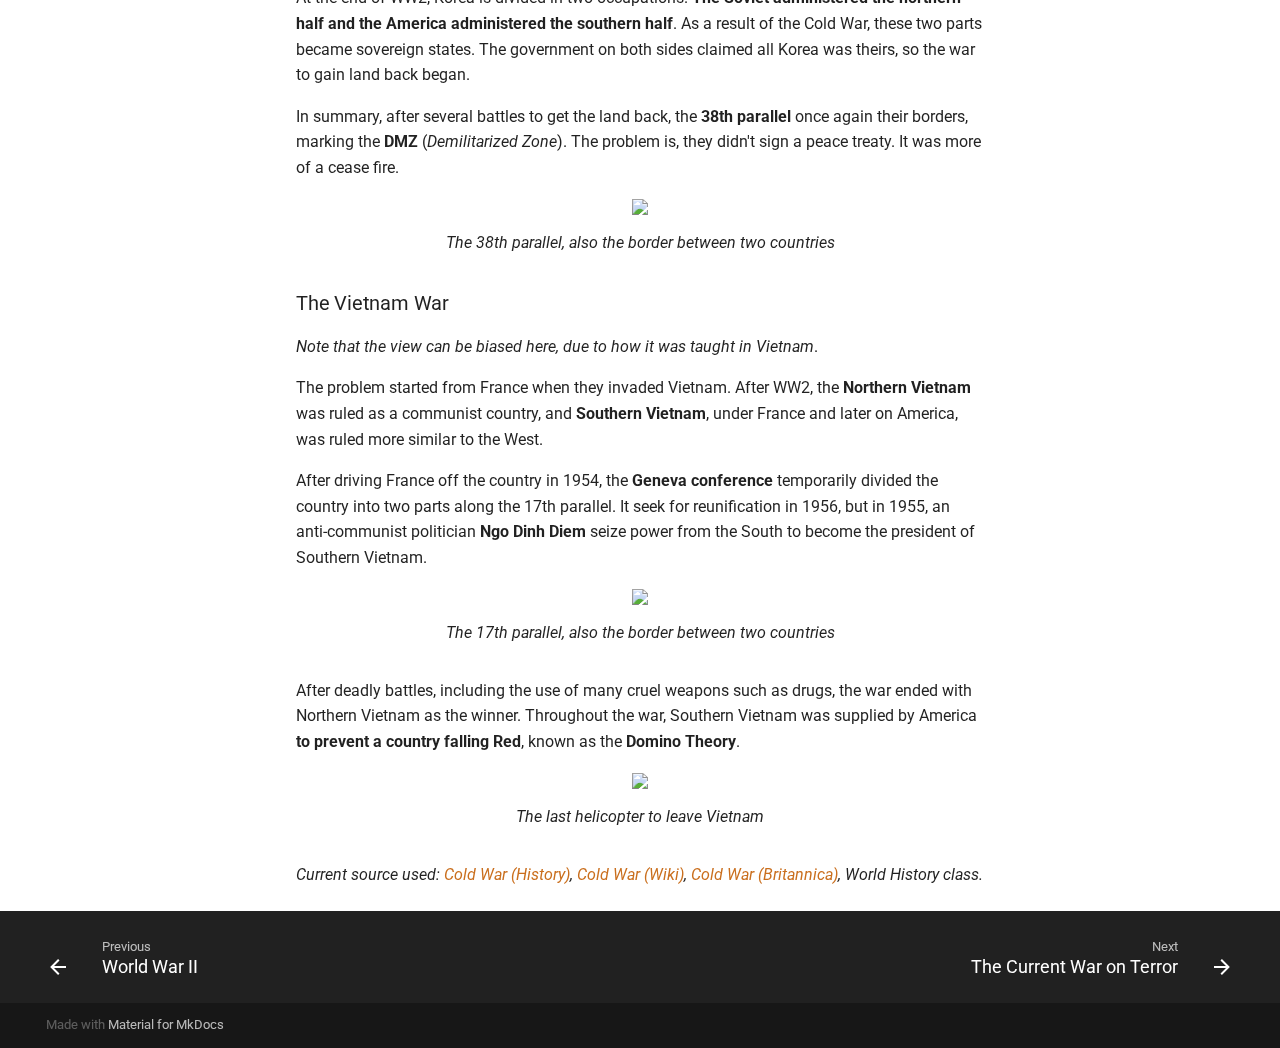
==== commit 298f47d9: "Deployed f217d5d with MkDocs version: 1.1.2" ====
--- a/coldwar/index.html
+++ b/coldwar/index.html
@@ -575,10 +575,20 @@
 <h3 id="the-korean-war">The Korean War</h3>
 <p>At the end of WW2, Korea is divided in two occupations. <strong>The Soviet administered the northern half and the America administered the southern half</strong>. As a result of the Cold War, these two parts became sovereign states. The government on both sides claimed all Korea was theirs, so the war to gain land back began.</p>
 <p>In summary, after several battles to get the land back, the <strong>38th parallel</strong> once again their borders, marking the <strong>DMZ</strong> (<em>Demilitarized Zone</em>). The problem is, they didn't sign a peace treaty. It was more of a cease fire.</p>
+<figure align = "center">
+    <img src = "https://cdn.kastatic.org/ka-perseus-images/e4e300e6c7001a1f8e962e51b8799b00a0e47575.png">
+    <figcaption><i>The 38th parallel, also the border between two countries</i></figcaption>
+</figure>
+
 <h3 id="the-vietnam-war">The Vietnam War</h3>
 <p><em>Note that the view can be biased here, due to how it was taught in Vietnam</em>.</p>
 <p>The problem started from France when they invaded Vietnam. After WW2, the <strong>Northern Vietnam</strong> was ruled as a communist country, and <strong>Southern Vietnam</strong>, under France and later on America, was ruled more similar to the West.</p>
 <p>After driving France off the country in 1954, the <strong>Geneva conference</strong> temporarily divided the country into two parts along the 17th parallel. It seek for reunification in 1956, but in 1955, an anti-communist politician <strong>Ngo Dinh Diem</strong> seize power from the South to become the president of Southern Vietnam.</p>
+<figure align = "center">
+    <img src = "https://cdn.kastatic.org/ka-perseus-images/f442369f31c840883084e511ae586ae0e2392290.svg">
+    <figcaption><i>The 17th parallel, also the border between two countries</i></figcaption>
+</figure>
+
 <p>After deadly battles, including the use of many cruel weapons such as drugs, the war ended with Northern Vietnam as the winner. Throughout the war, Southern Vietnam was supplied by America <strong>to prevent a country falling Red</strong>, known as the <strong>Domino Theory</strong>.</p>
 <figure align = "center">
     <img src = "https://d.newsweek.com/en/full/323202/04-17-nam-fall-01.jpg">
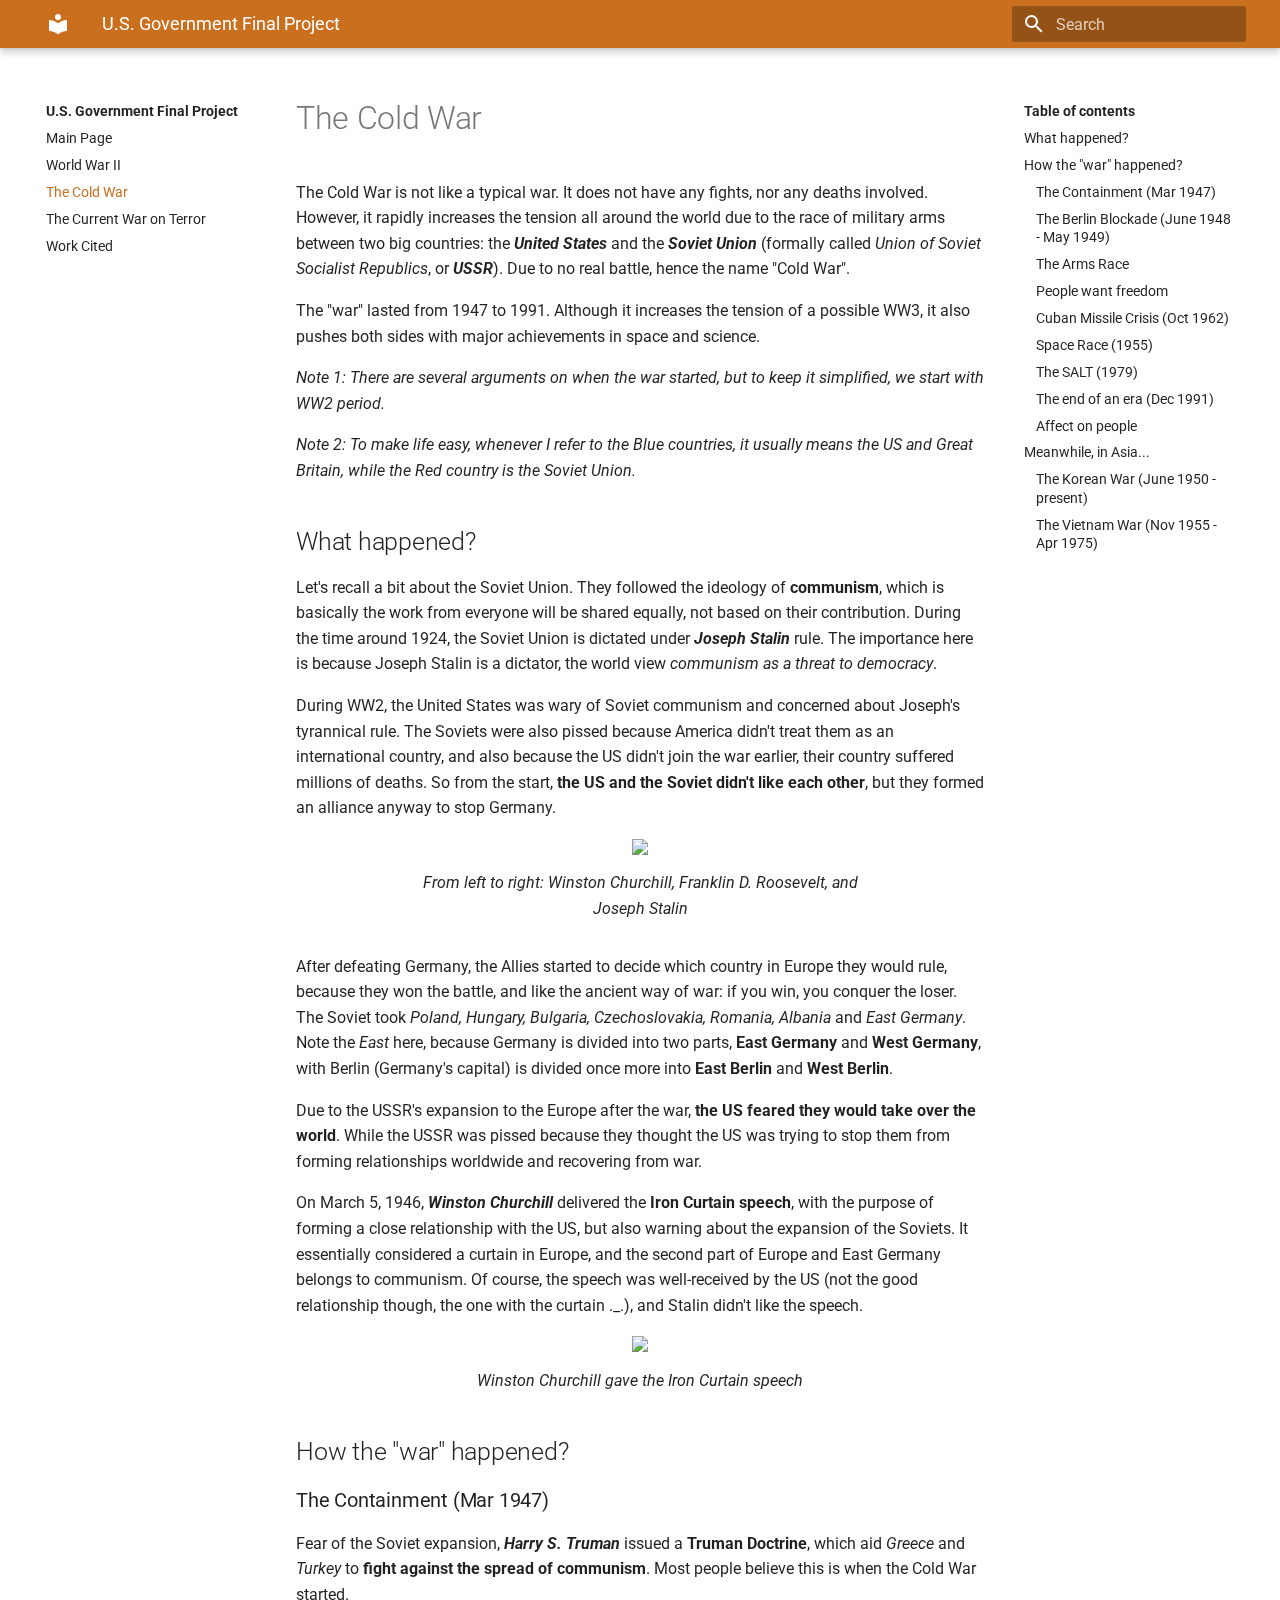
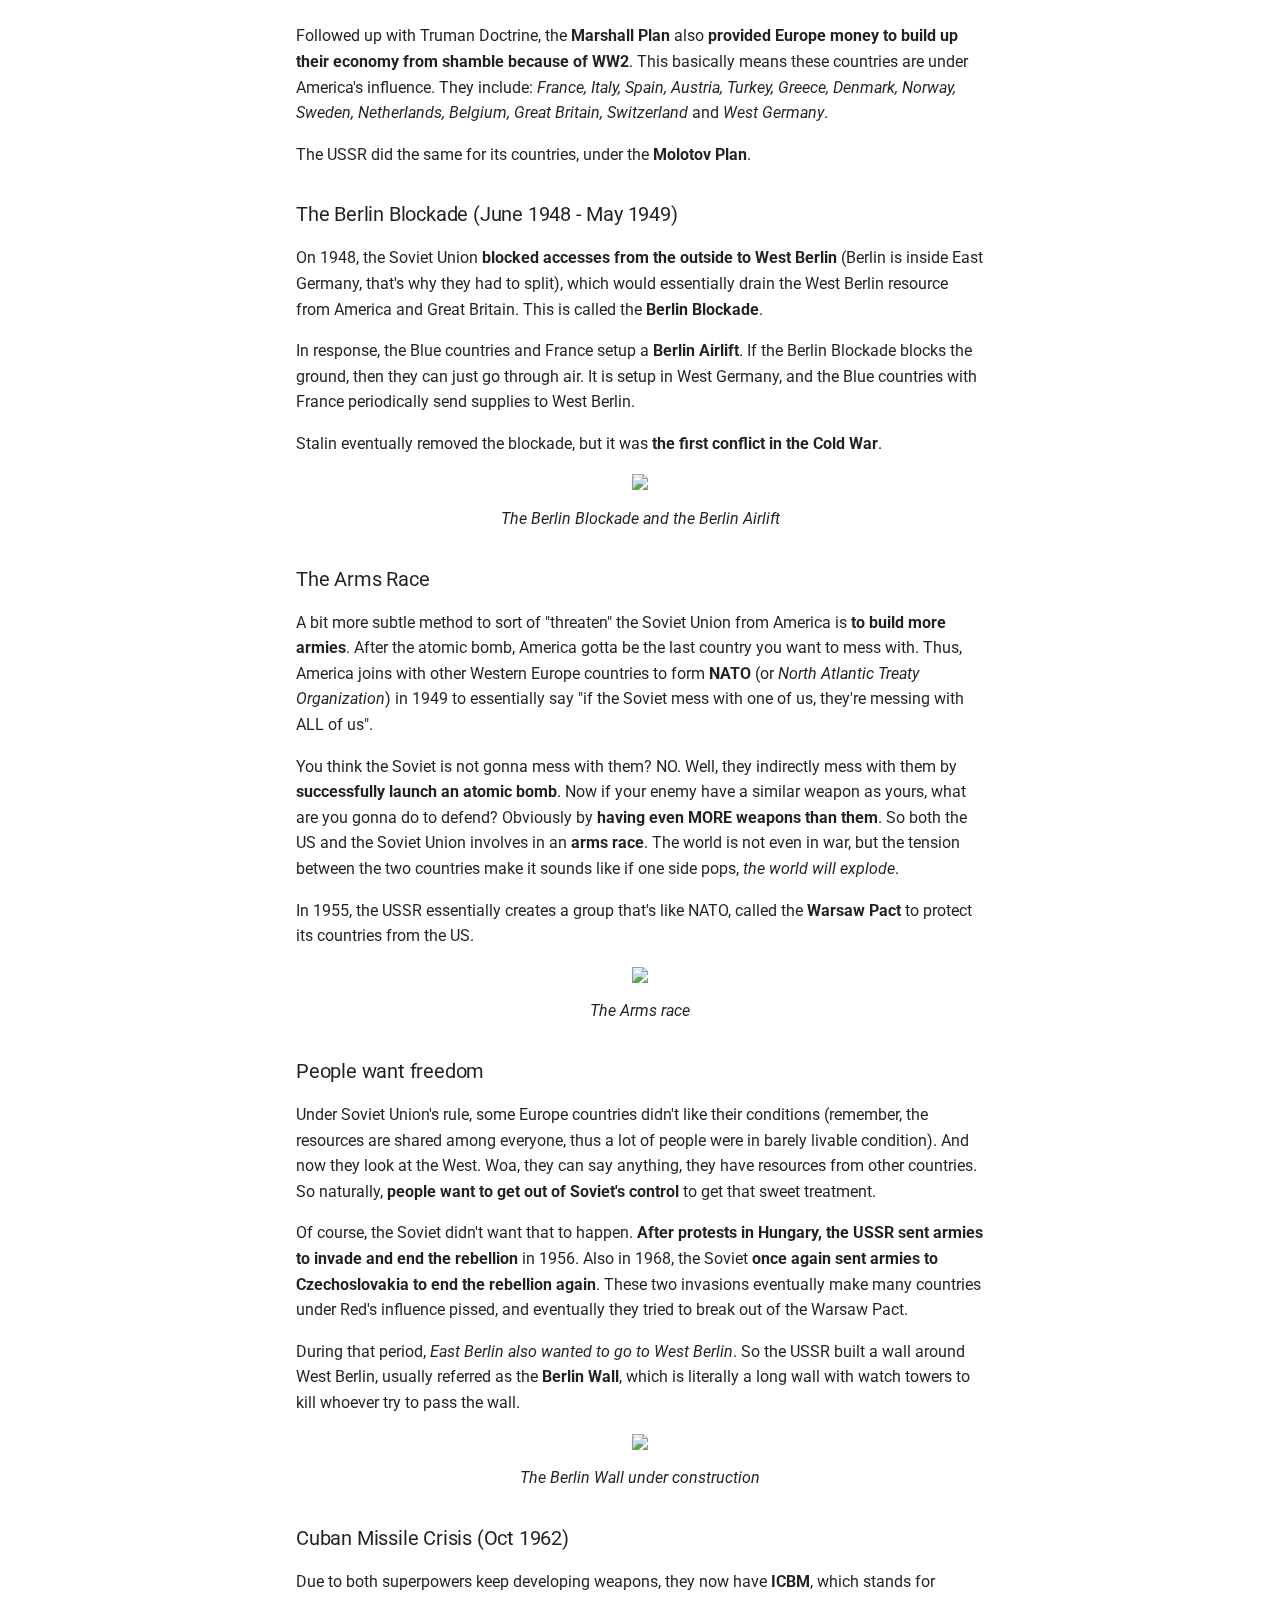
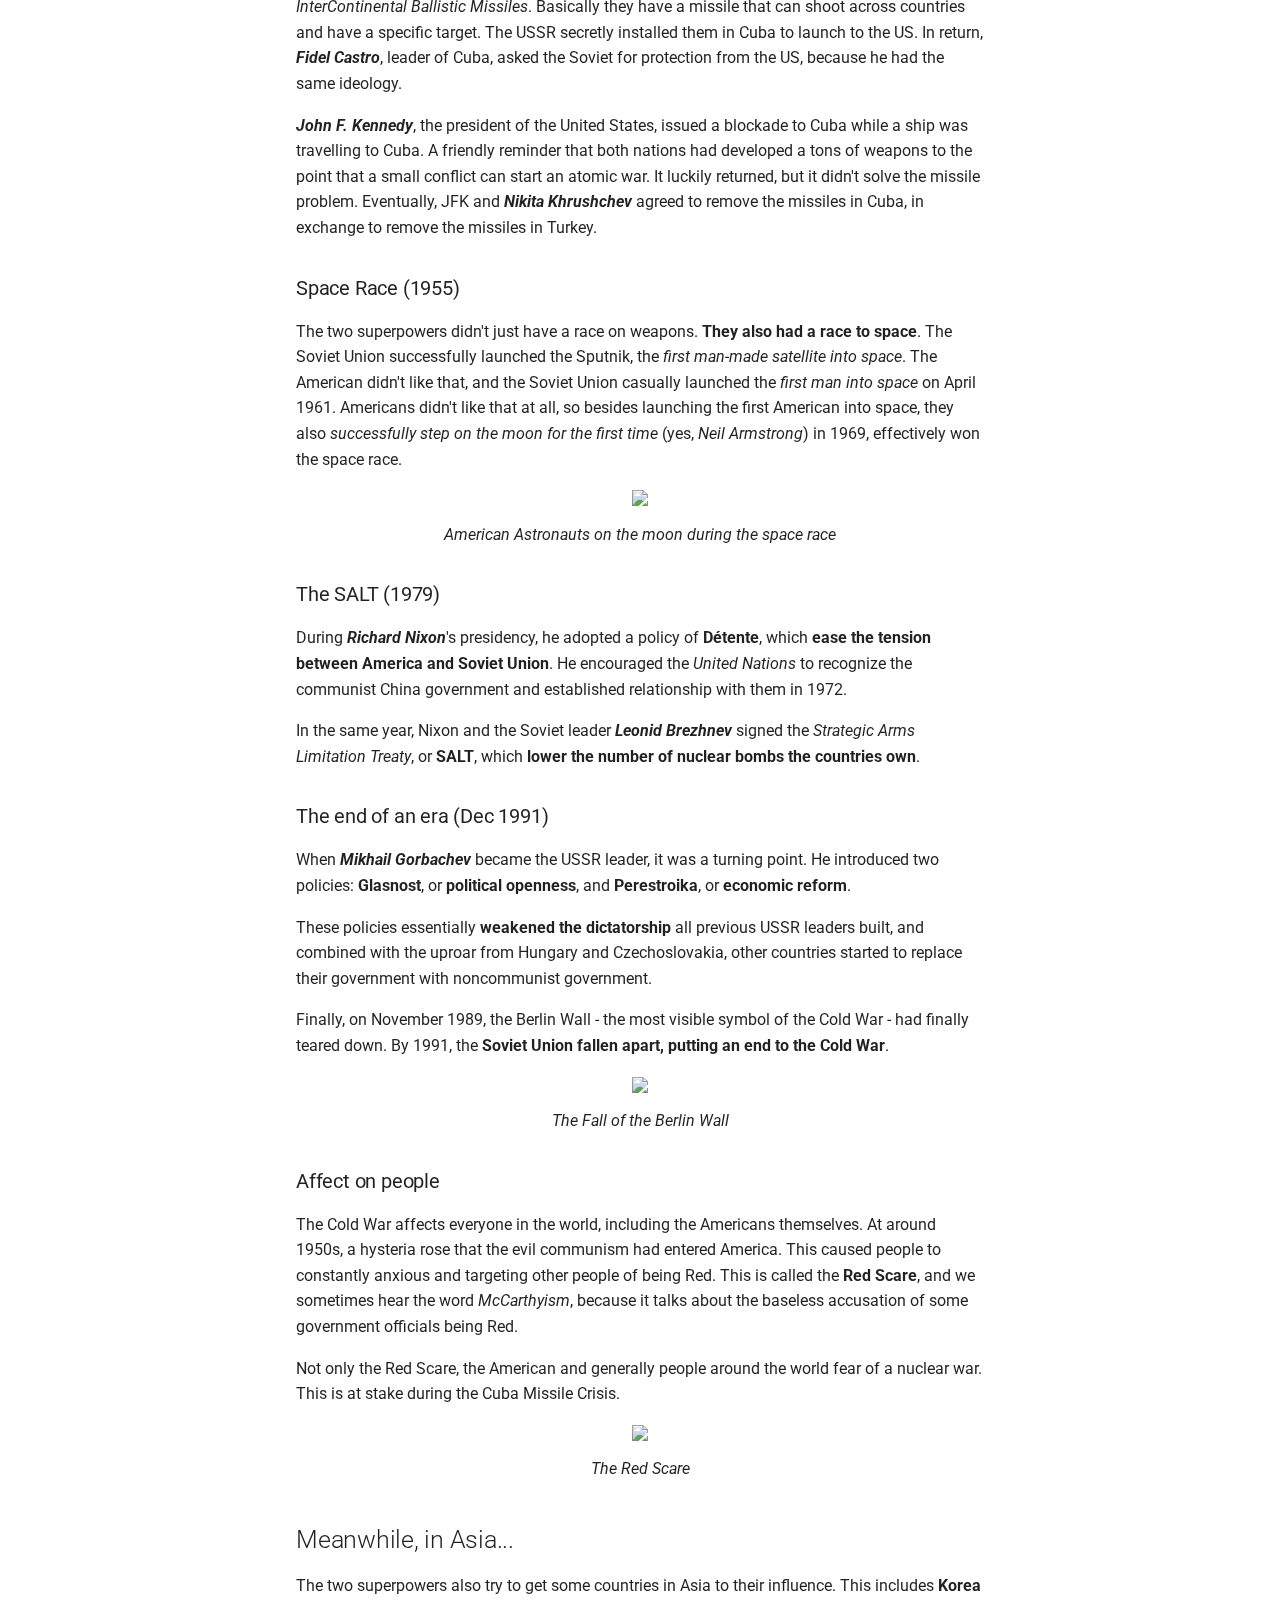
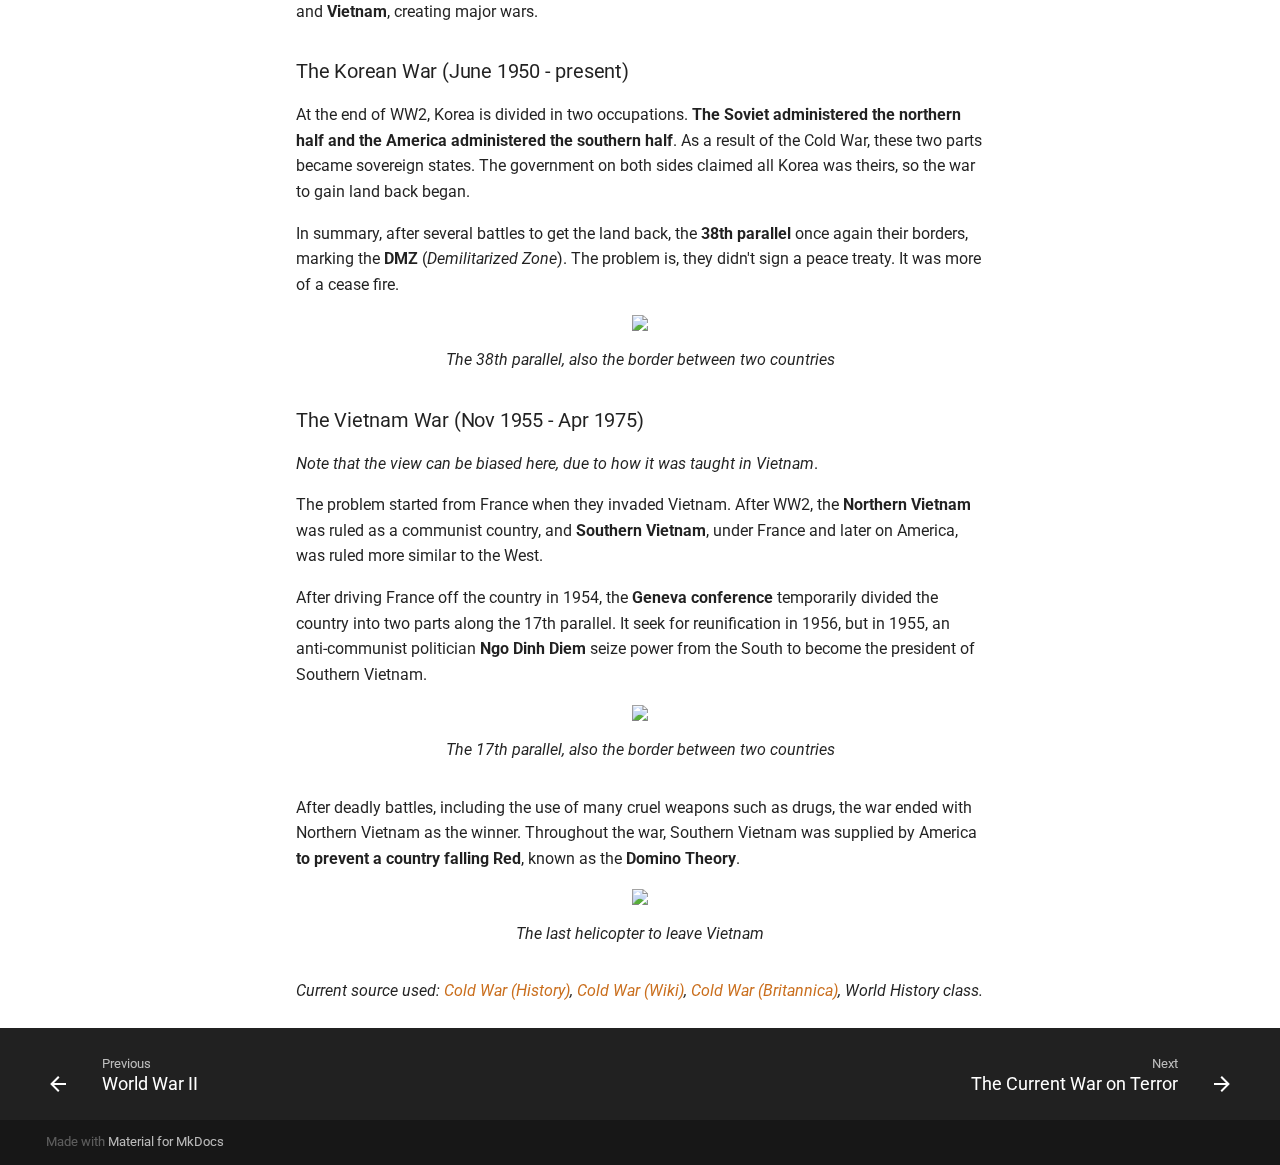
==== commit 5a34c1d4: "Deployed f217d5d with MkDocs version: 1.1.2" ====
--- a/coldwar/index.html
+++ b/coldwar/index.html
@@ -233,57 +233,57 @@
       <ul class="md-nav__list">
         
           <li class="md-nav__item">
-  <a href="#the-containment" class="md-nav__link">
-    The Containment
-  </a>
-  
-</li>
-        
-          <li class="md-nav__item">
-  <a href="#the-berlin-blockade" class="md-nav__link">
-    The Berlin Blockade
-  </a>
-  
-</li>
-        
-          <li class="md-nav__item">
-  <a href="#the-bomb-again" class="md-nav__link">
-    The Bomb, again
-  </a>
-  
-</li>
-        
-          <li class="md-nav__item">
-  <a href="#people-like-freedom" class="md-nav__link">
-    People like freedom
-  </a>
-  
-</li>
-        
-          <li class="md-nav__item">
-  <a href="#cuban-missile-crisis-1962" class="md-nav__link">
-    Cuban Missile Crisis (1962)
-  </a>
-  
-</li>
-        
-          <li class="md-nav__item">
-  <a href="#space" class="md-nav__link">
-    Space
-  </a>
-  
-</li>
-        
-          <li class="md-nav__item">
-  <a href="#salty" class="md-nav__link">
-    SALTy
-  </a>
-  
-</li>
-        
-          <li class="md-nav__item">
-  <a href="#the-end-of-an-era" class="md-nav__link">
-    The end of an era
+  <a href="#the-containment-mar-1947" class="md-nav__link">
+    The Containment (Mar 1947)
+  </a>
+  
+</li>
+        
+          <li class="md-nav__item">
+  <a href="#the-berlin-blockade-june-1948-may-1949" class="md-nav__link">
+    The Berlin Blockade (June 1948 - May 1949)
+  </a>
+  
+</li>
+        
+          <li class="md-nav__item">
+  <a href="#the-arms-race" class="md-nav__link">
+    The Arms Race
+  </a>
+  
+</li>
+        
+          <li class="md-nav__item">
+  <a href="#people-want-freedom" class="md-nav__link">
+    People want freedom
+  </a>
+  
+</li>
+        
+          <li class="md-nav__item">
+  <a href="#cuban-missile-crisis-oct-1962" class="md-nav__link">
+    Cuban Missile Crisis (Oct 1962)
+  </a>
+  
+</li>
+        
+          <li class="md-nav__item">
+  <a href="#space-race-1955" class="md-nav__link">
+    Space Race (1955)
+  </a>
+  
+</li>
+        
+          <li class="md-nav__item">
+  <a href="#the-salt-1979" class="md-nav__link">
+    The SALT (1979)
+  </a>
+  
+</li>
+        
+          <li class="md-nav__item">
+  <a href="#the-end-of-an-era-dec-1991" class="md-nav__link">
+    The end of an era (Dec 1991)
   </a>
   
 </li>
@@ -309,15 +309,15 @@
       <ul class="md-nav__list">
         
           <li class="md-nav__item">
-  <a href="#the-korean-war" class="md-nav__link">
-    The Korean War
-  </a>
-  
-</li>
-        
-          <li class="md-nav__item">
-  <a href="#the-vietnam-war" class="md-nav__link">
-    The Vietnam War
+  <a href="#the-korean-war-june-1950-present" class="md-nav__link">
+    The Korean War (June 1950 - present)
+  </a>
+  
+</li>
+        
+          <li class="md-nav__item">
+  <a href="#the-vietnam-war-nov-1955-apr-1975" class="md-nav__link">
+    The Vietnam War (Nov 1955 - Apr 1975)
   </a>
   
 </li>
@@ -342,6 +342,18 @@
   <li class="md-nav__item">
     <a href="../post911/" class="md-nav__link">
       The Current War on Terror
+    </a>
+  </li>
+
+    
+      
+      
+      
+
+
+  <li class="md-nav__item">
+    <a href="../workcited/" class="md-nav__link">
+      Work Cited
     </a>
   </li>
 
@@ -385,57 +397,57 @@
       <ul class="md-nav__list">
         
           <li class="md-nav__item">
-  <a href="#the-containment" class="md-nav__link">
-    The Containment
-  </a>
-  
-</li>
-        
-          <li class="md-nav__item">
-  <a href="#the-berlin-blockade" class="md-nav__link">
-    The Berlin Blockade
-  </a>
-  
-</li>
-        
-          <li class="md-nav__item">
-  <a href="#the-bomb-again" class="md-nav__link">
-    The Bomb, again
-  </a>
-  
-</li>
-        
-          <li class="md-nav__item">
-  <a href="#people-like-freedom" class="md-nav__link">
-    People like freedom
-  </a>
-  
-</li>
-        
-          <li class="md-nav__item">
-  <a href="#cuban-missile-crisis-1962" class="md-nav__link">
-    Cuban Missile Crisis (1962)
-  </a>
-  
-</li>
-        
-          <li class="md-nav__item">
-  <a href="#space" class="md-nav__link">
-    Space
-  </a>
-  
-</li>
-        
-          <li class="md-nav__item">
-  <a href="#salty" class="md-nav__link">
-    SALTy
-  </a>
-  
-</li>
-        
-          <li class="md-nav__item">
-  <a href="#the-end-of-an-era" class="md-nav__link">
-    The end of an era
+  <a href="#the-containment-mar-1947" class="md-nav__link">
+    The Containment (Mar 1947)
+  </a>
+  
+</li>
+        
+          <li class="md-nav__item">
+  <a href="#the-berlin-blockade-june-1948-may-1949" class="md-nav__link">
+    The Berlin Blockade (June 1948 - May 1949)
+  </a>
+  
+</li>
+        
+          <li class="md-nav__item">
+  <a href="#the-arms-race" class="md-nav__link">
+    The Arms Race
+  </a>
+  
+</li>
+        
+          <li class="md-nav__item">
+  <a href="#people-want-freedom" class="md-nav__link">
+    People want freedom
+  </a>
+  
+</li>
+        
+          <li class="md-nav__item">
+  <a href="#cuban-missile-crisis-oct-1962" class="md-nav__link">
+    Cuban Missile Crisis (Oct 1962)
+  </a>
+  
+</li>
+        
+          <li class="md-nav__item">
+  <a href="#space-race-1955" class="md-nav__link">
+    Space Race (1955)
+  </a>
+  
+</li>
+        
+          <li class="md-nav__item">
+  <a href="#the-salt-1979" class="md-nav__link">
+    The SALT (1979)
+  </a>
+  
+</li>
+        
+          <li class="md-nav__item">
+  <a href="#the-end-of-an-era-dec-1991" class="md-nav__link">
+    The end of an era (Dec 1991)
   </a>
   
 </li>
@@ -461,15 +473,15 @@
       <ul class="md-nav__list">
         
           <li class="md-nav__item">
-  <a href="#the-korean-war" class="md-nav__link">
-    The Korean War
-  </a>
-  
-</li>
-        
-          <li class="md-nav__item">
-  <a href="#the-vietnam-war" class="md-nav__link">
-    The Vietnam War
+  <a href="#the-korean-war-june-1950-present" class="md-nav__link">
+    The Korean War (June 1950 - present)
+  </a>
+  
+</li>
+        
+          <li class="md-nav__item">
+  <a href="#the-vietnam-war-nov-1955-apr-1975" class="md-nav__link">
+    The Vietnam War (Nov 1955 - Apr 1975)
   </a>
   
 </li>
@@ -500,6 +512,11 @@
 <h2 id="what-happened">What happened?</h2>
 <p>Let's recall a bit about the Soviet Union. They followed the ideology of <strong>communism</strong>, which is basically the work from everyone will be shared equally, not based on their contribution. During the time around 1924, the Soviet Union is dictated under <strong><em>Joseph Stalin</em></strong> rule. The importance here is because Joseph Stalin is a dictator, the world view <em>communism as a threat to democracy</em>.</p>
 <p>During WW2, the United States was wary of Soviet communism and concerned about Joseph's tyrannical rule. The Soviets were also pissed because America didn't treat them as an international country, and also because the US didn't join the war earlier, their country suffered millions of deaths. So from the start, <strong>the US and the Soviet didn't like each other</strong>, but they formed an alliance anyway to stop Germany.</p>
+<figure align = "center">
+    <img src = "https://media.iwm.org.uk/ciim5/21/406/large_000000.jpg">
+    <figcaption><i>From left to right: Winston Churchill, Franklin D. Roosevelt, and Joseph Stalin</i></figcaption>
+</figure>
+
 <p>After defeating Germany, the Allies started to decide which country in Europe they would rule, because they won the battle, and like the ancient way of war: if you win, you conquer the loser. The Soviet took <em>Poland, Hungary, Bulgaria, Czechoslovakia, Romania, Albania</em> and <em>East Germany</em>. Note the <em>East</em> here, because Germany is divided into two parts, <strong>East Germany</strong> and <strong>West Germany</strong>, with Berlin (Germany's capital) is divided once more into <strong>East Berlin</strong> and <strong>West Berlin</strong>.</p>
 <p>Due to the USSR's expansion to the Europe after the war, <strong>the US feared they would take over the world</strong>. While the USSR was pissed because they thought the US was trying to stop them from forming relationships worldwide and recovering from war.</p>
 <p>On March 5, 1946, <strong><em>Winston Churchill</em></strong> delivered the <strong>Iron Curtain speech</strong>, with the purpose of forming a close relationship with the US, but also warning about the expansion of the Soviets. It essentially considered a curtain in Europe, and the second part of Europe and East Germany belongs to communism. Of course, the speech was well-received by the US (not the good relationship though, the one with the curtain ._.), and Stalin didn't like the speech.</p>
@@ -509,11 +526,11 @@
 </figure>
 
 <h2 id="how-the-war-happened">How the "war" happened?</h2>
-<h3 id="the-containment">The Containment</h3>
+<h3 id="the-containment-mar-1947">The Containment (Mar 1947)</h3>
 <p>Fear of the Soviet expansion, <strong><em>Harry S. Truman</em></strong> issued a <strong>Truman Doctrine</strong>, which aid <em>Greece</em> and <em>Turkey</em> to <strong>fight against the spread of communism</strong>. Most people believe this is when the Cold War started.</p>
 <p>Followed up with Truman Doctrine, the <strong>Marshall Plan</strong> also <strong>provided Europe money to build up their economy from shamble because of WW2</strong>. This basically means these countries are under America's influence. They include: <em>France, Italy, Spain, Austria, Turkey, Greece, Denmark, Norway, Sweden, Netherlands, Belgium, Great Britain, Switzerland</em> and <em>West Germany</em>.</p>
 <p>The USSR did the same for its countries, under the <strong>Molotov Plan</strong>.</p>
-<h3 id="the-berlin-blockade">The Berlin Blockade</h3>
+<h3 id="the-berlin-blockade-june-1948-may-1949">The Berlin Blockade (June 1948 - May 1949)</h3>
 <p>On 1948, the Soviet Union <strong>blocked accesses from the outside to West Berlin</strong> (Berlin is inside East Germany, that's why they had to split), which would essentially drain the West Berlin resource from America and Great Britain. This is called the <strong>Berlin Blockade</strong>.</p>
 <p>In response, the Blue countries and France setup a <strong>Berlin Airlift</strong>. If the Berlin Blockade blocks the ground, then they can just go through air. It is setup in West Germany, and the Blue countries with France periodically send supplies to West Berlin.</p>
 <p>Stalin eventually removed the blockade, but it was <strong>the first conflict in the Cold War</strong>.</p>
@@ -522,7 +539,7 @@
     <figcaption><i>The Berlin Blockade and the Berlin Airlift</i></figcaption>
 </figure>
 
-<h3 id="the-bomb-again">The Bomb, again</h3>
+<h3 id="the-arms-race">The Arms Race</h3>
 <p>A bit more subtle method to sort of "threaten" the Soviet Union from America is <strong>to build more armies</strong>. After the atomic bomb, America gotta be the last country you want to mess with. Thus, America joins with other Western Europe countries to form <strong>NATO</strong> (or <em>North Atlantic Treaty Organization</em>) in 1949 to essentially say "if the Soviet mess with one of us, they're messing with ALL of us".</p>
 <p>You think the Soviet is not gonna mess with them? NO. Well, they indirectly mess with them by <strong>successfully launch an atomic bomb</strong>. Now if your enemy have a similar weapon as yours, what are you gonna do to defend? Obviously by <strong>having even MORE weapons than them</strong>. So both the US and the Soviet Union involves in an <strong>arms race</strong>. The world is not even in war, but the tension between the two countries make it sounds like if one side pops, <em>the world will explode</em>.</p>
 <p>In 1955, the USSR essentially creates a group that's like NATO, called the <strong>Warsaw Pact</strong> to protect its countries from the US.</p>
@@ -531,7 +548,7 @@
     <figcaption><i>The Arms race</i></figcaption>
 </figure>
 
-<h3 id="people-like-freedom">People like freedom</h3>
+<h3 id="people-want-freedom">People want freedom</h3>
 <p>Under Soviet Union's rule, some Europe countries didn't like their conditions (remember, the resources are shared among everyone, thus a lot of people were in barely livable condition). And now they look at the West. Woa, they can say anything, they have resources from other countries. So naturally, <strong>people want to get out of Soviet's control</strong> to get that sweet treatment.</p>
 <p>Of course, the Soviet didn't want that to happen. <strong>After protests in Hungary, the USSR sent armies to invade and end the rebellion</strong> in 1956. Also in 1968, the Soviet <strong>once again sent armies to Czechoslovakia to end the rebellion again</strong>. These two invasions eventually make many countries under Red's influence pissed, and eventually they tried to break out of the Warsaw Pact.</p>
 <p>During that period, <em>East Berlin also wanted to go to West Berlin</em>. So the USSR built a wall around West Berlin, usually referred as the <strong>Berlin Wall</strong>, which is literally a long wall with watch towers to kill whoever try to pass the wall.</p>
@@ -540,20 +557,20 @@
     <figcaption><i>The Berlin Wall under construction</i></figcaption>
 </figure>
 
-<h3 id="cuban-missile-crisis-1962">Cuban Missile Crisis (1962)</h3>
+<h3 id="cuban-missile-crisis-oct-1962">Cuban Missile Crisis (Oct 1962)</h3>
 <p>Due to both superpowers keep developing weapons, they now have <strong>ICBM</strong>, which stands for <em>InterContinental Ballistic Missiles</em>. Basically they have a missile that can shoot across countries and have a specific target. The USSR secretly installed them in Cuba to launch to the US. In return, <strong><em>Fidel Castro</em></strong>, leader of Cuba, asked the Soviet for protection from the US, because he had the same ideology.</p>
 <p><strong><em>John F. Kennedy</em></strong>, the president of the United States, issued a blockade to Cuba while a ship was travelling to Cuba. A friendly reminder that both nations had developed a tons of weapons to the point that a small conflict can start an atomic war. It luckily returned, but it didn't solve the missile problem. Eventually, JFK and <strong><em>Nikita Khrushchev</em></strong> agreed to remove the missiles in Cuba, in exchange to remove the missiles in Turkey.</p>
-<h3 id="space">Space</h3>
+<h3 id="space-race-1955">Space Race (1955)</h3>
 <p>The two superpowers didn't just have a race on weapons. <strong>They also had a race to space</strong>. The Soviet Union successfully launched the Sputnik, the <em>first man-made satellite into space</em>. The American didn't like that, and the Soviet Union casually launched the <em>first man into space</em> on April 1961. Americans didn't like that at all, so besides launching the first American into space, they also <em>successfully step on the moon for the first time</em> (yes, <em>Neil Armstrong</em>) in 1969, effectively won the space race.</p>
 <figure align = "center">
     <img src = "https://www.history.com/.image/c_fit%2Ccs_srgb%2Cfl_progressive%2Cq_auto:good%2Cw_620/MTU3ODc5MDg2Njk5MDYzMDA3/astronaut-aldrin-and-american-flag-on-the-moon-2.jpg">
     <figcaption><i>American Astronauts on the moon during the space race</i></figcaption>
 </figure>
 
-<h3 id="salty">SALTy</h3>
+<h3 id="the-salt-1979">The SALT (1979)</h3>
 <p>During <strong><em>Richard Nixon</em></strong>'s presidency, he adopted a policy of <strong>Détente</strong>, which <strong>ease the tension between America and Soviet Union</strong>. He encouraged the <em>United Nations</em> to recognize the communist China government and established relationship with them in 1972.</p>
 <p>In the same year, Nixon and the Soviet leader <strong><em>Leonid Brezhnev</em></strong> signed the <em>Strategic Arms Limitation Treaty</em>, or <strong>SALT</strong>, which <strong>lower the number of nuclear bombs the countries own</strong>.</p>
-<h3 id="the-end-of-an-era">The end of an era</h3>
+<h3 id="the-end-of-an-era-dec-1991">The end of an era (Dec 1991)</h3>
 <p>When <strong><em>Mikhail Gorbachev</em></strong> became the USSR leader, it was a turning point. He introduced two policies: <strong>Glasnost</strong>, or <strong>political openness</strong>, and <strong>Perestroika</strong>, or <strong>economic reform</strong>.</p>
 <p>These policies essentially <strong>weakened the dictatorship</strong> all previous USSR leaders built, and combined with the uproar from Hungary and Czechoslovakia, other countries started to replace their government with noncommunist government.</p>
 <p>Finally, on November 1989, the Berlin Wall - the most visible symbol of the Cold War - had finally teared down. By 1991, the <strong>Soviet Union fallen apart, putting an end to the Cold War</strong>.</p>
@@ -572,7 +589,7 @@
 
 <h2 id="meanwhile-in-asia">Meanwhile, in Asia...</h2>
 <p>The two superpowers also try to get some countries in Asia to their influence. This includes <strong>Korea</strong> and <strong>Vietnam</strong>, creating major wars.</p>
-<h3 id="the-korean-war">The Korean War</h3>
+<h3 id="the-korean-war-june-1950-present">The Korean War (June 1950 - present)</h3>
 <p>At the end of WW2, Korea is divided in two occupations. <strong>The Soviet administered the northern half and the America administered the southern half</strong>. As a result of the Cold War, these two parts became sovereign states. The government on both sides claimed all Korea was theirs, so the war to gain land back began.</p>
 <p>In summary, after several battles to get the land back, the <strong>38th parallel</strong> once again their borders, marking the <strong>DMZ</strong> (<em>Demilitarized Zone</em>). The problem is, they didn't sign a peace treaty. It was more of a cease fire.</p>
 <figure align = "center">
@@ -580,7 +597,7 @@
     <figcaption><i>The 38th parallel, also the border between two countries</i></figcaption>
 </figure>
 
-<h3 id="the-vietnam-war">The Vietnam War</h3>
+<h3 id="the-vietnam-war-nov-1955-apr-1975">The Vietnam War (Nov 1955 - Apr 1975)</h3>
 <p><em>Note that the view can be biased here, due to how it was taught in Vietnam</em>.</p>
 <p>The problem started from France when they invaded Vietnam. After WW2, the <strong>Northern Vietnam</strong> was ruled as a communist country, and <strong>Southern Vietnam</strong>, under France and later on America, was ruled more similar to the West.</p>
 <p>After driving France off the country in 1954, the <strong>Geneva conference</strong> temporarily divided the country into two parts along the 17th parallel. It seek for reunification in 1956, but in 1955, an anti-communist politician <strong>Ngo Dinh Diem</strong> seize power from the South to become the president of Southern Vietnam.</p>
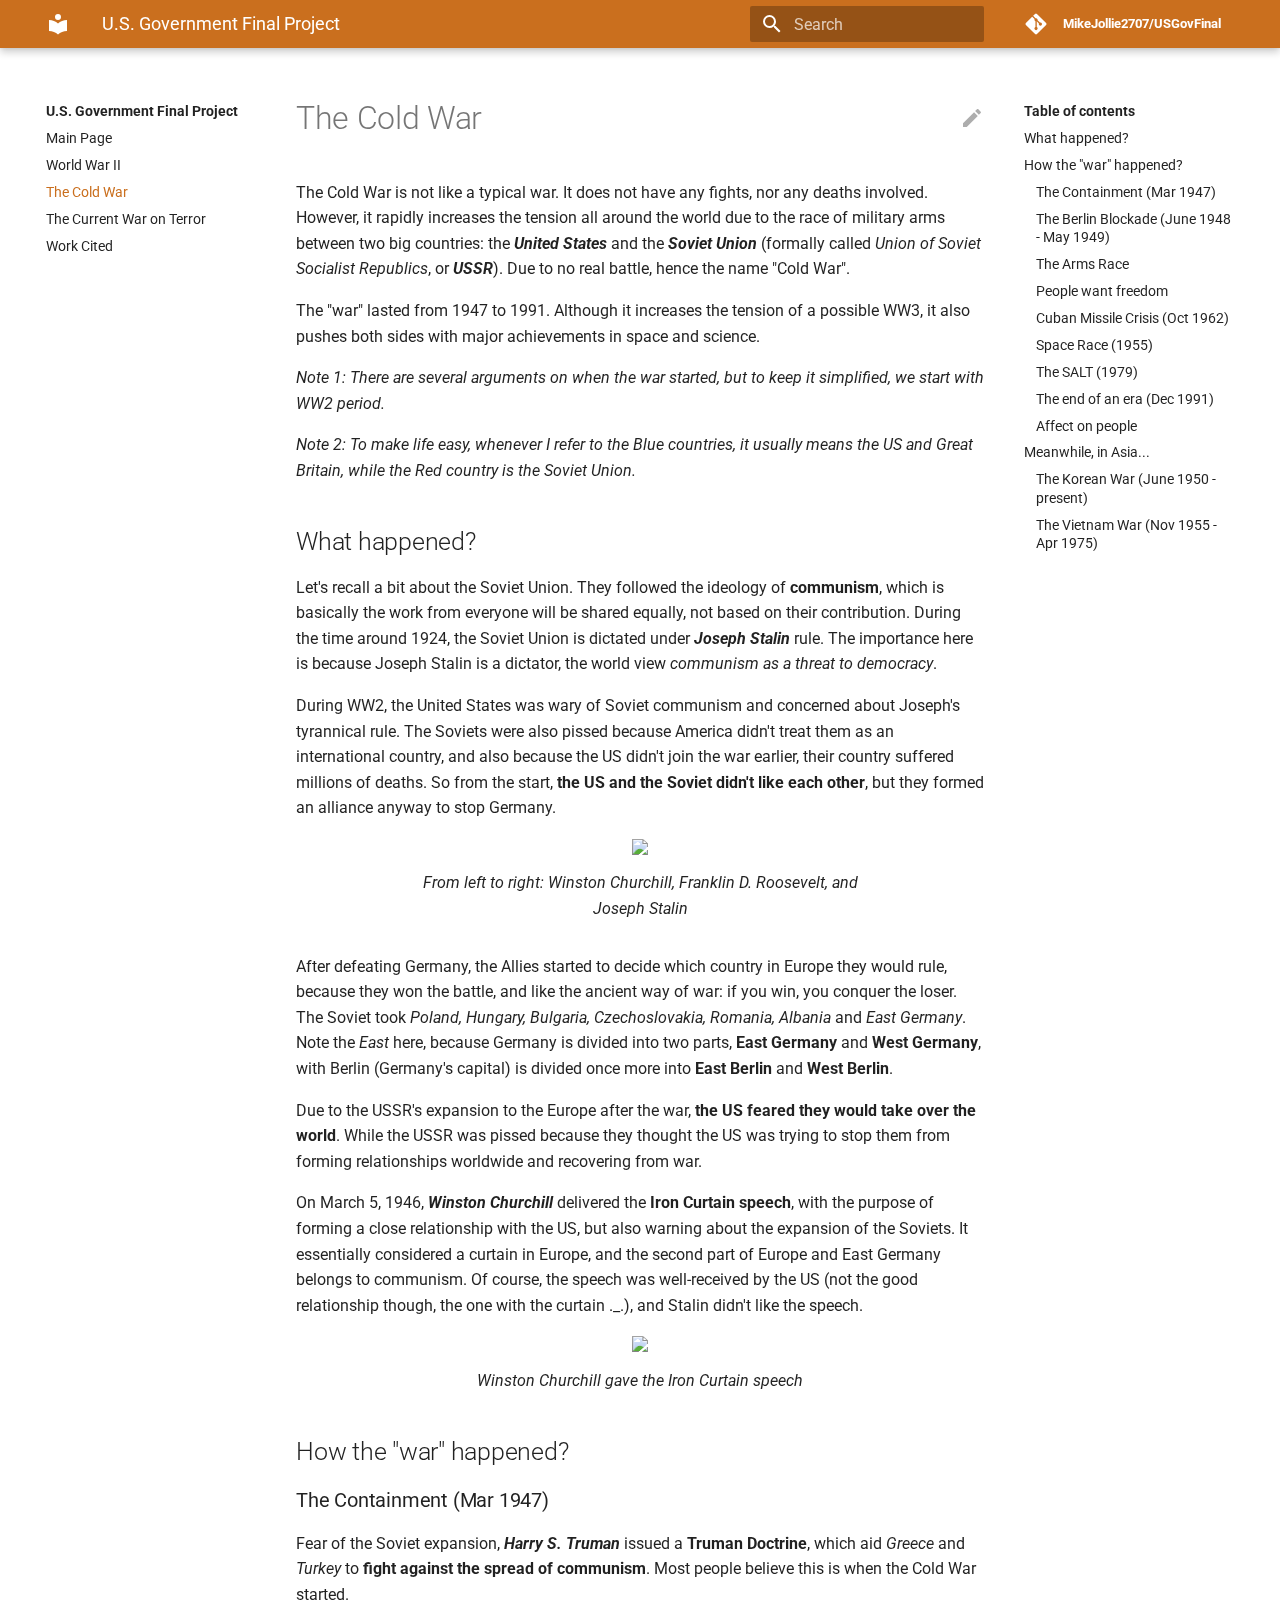
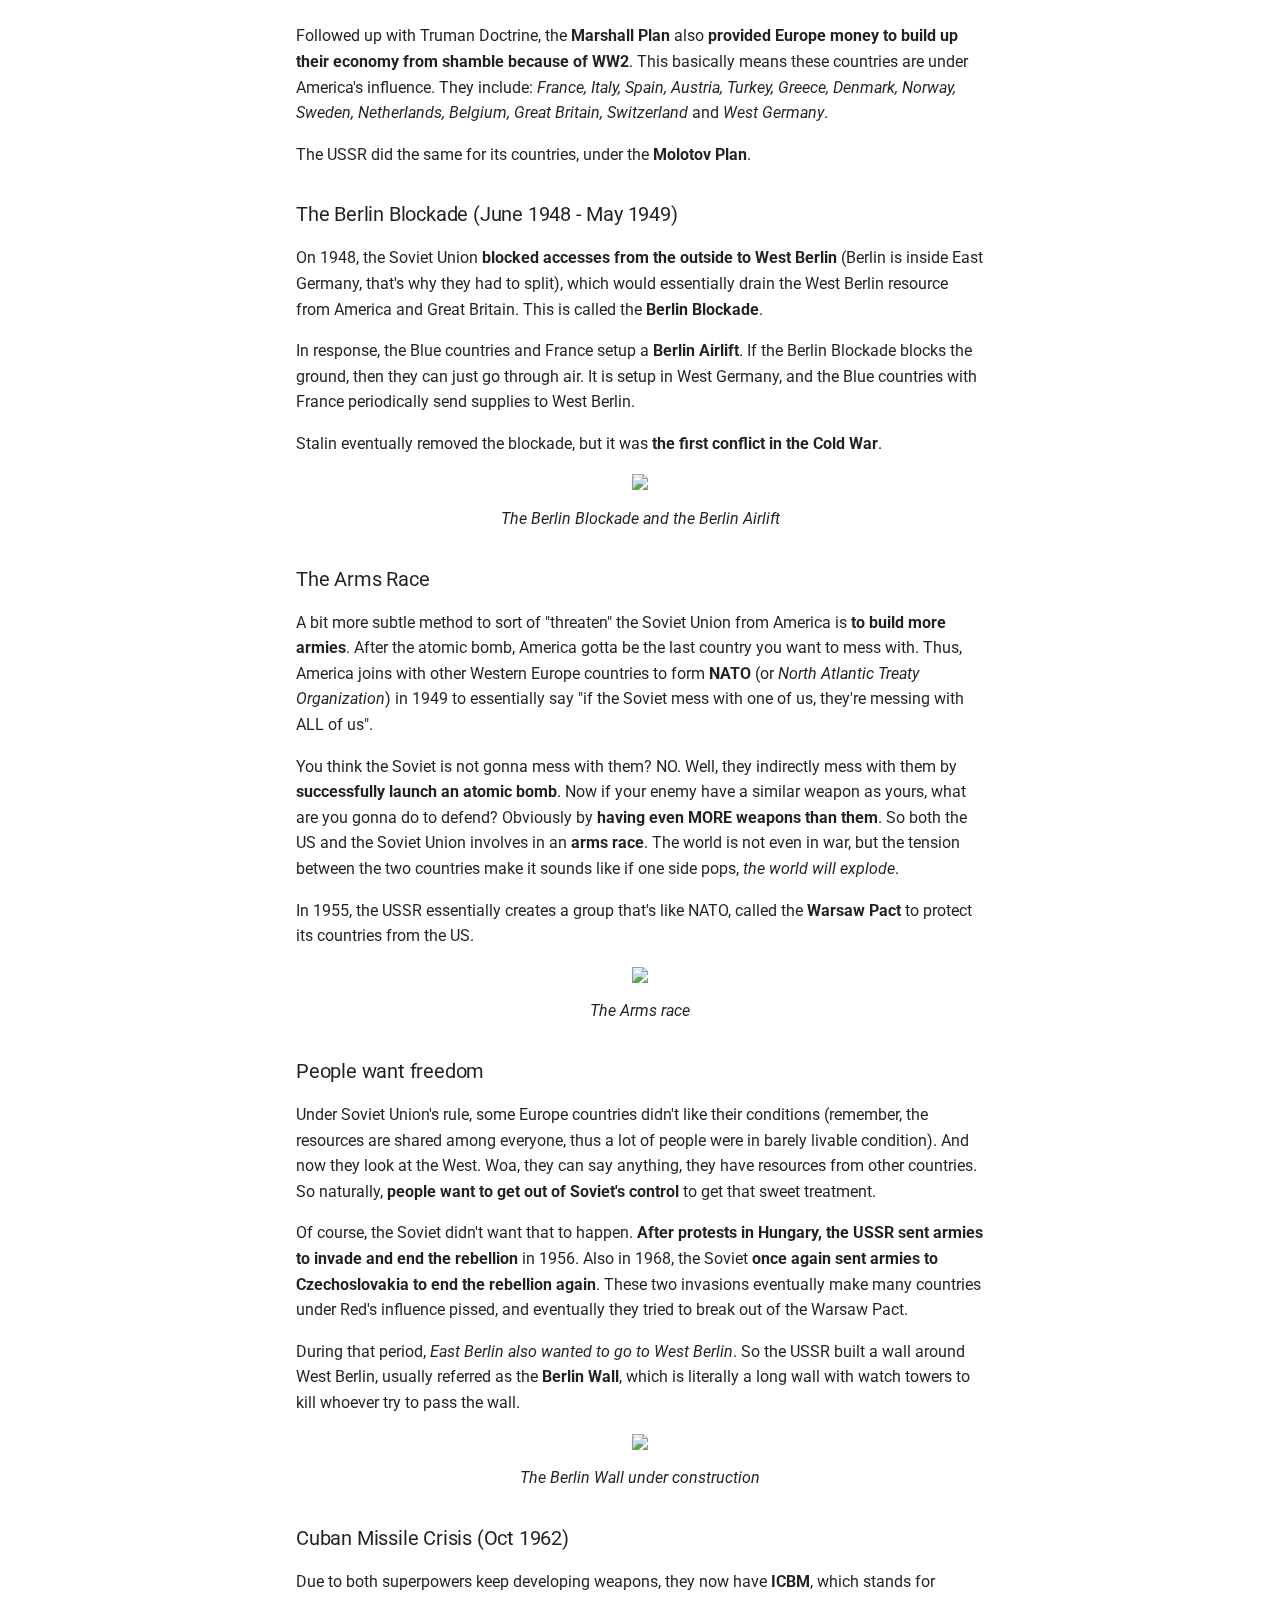
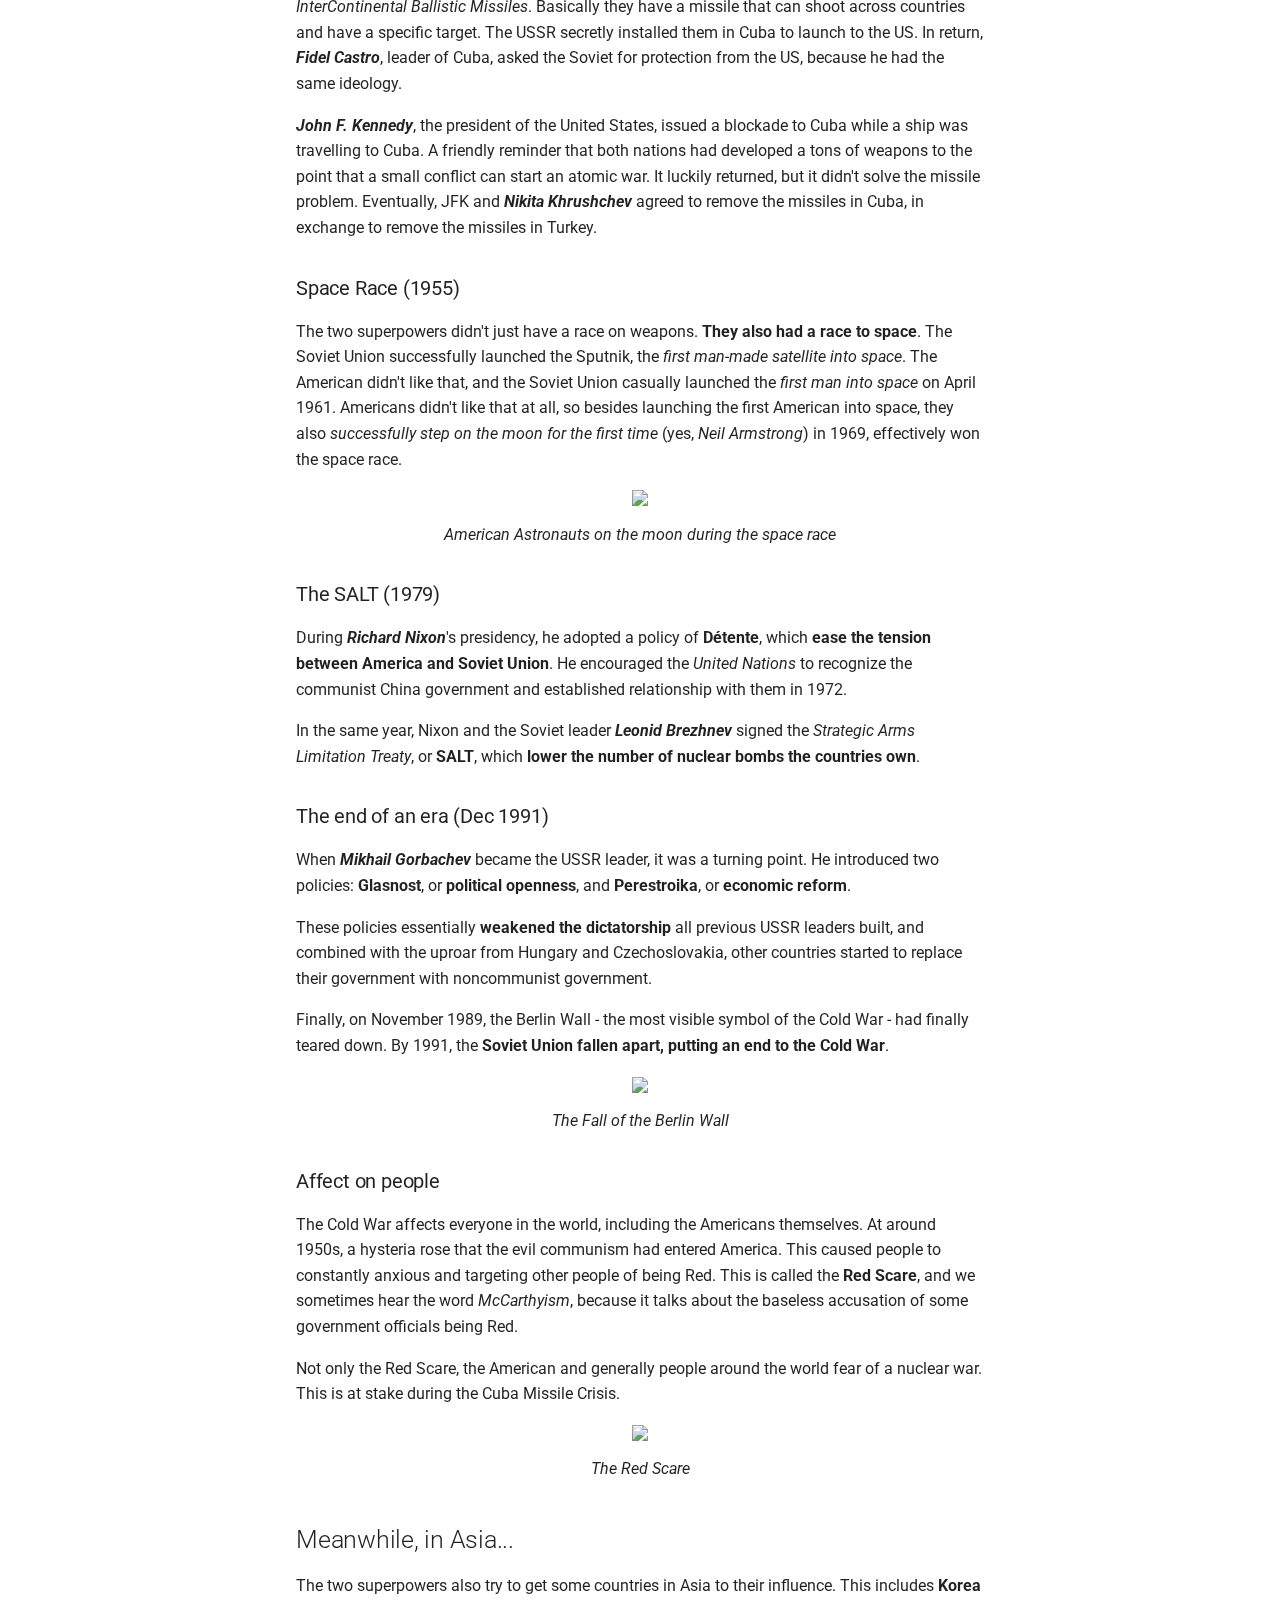
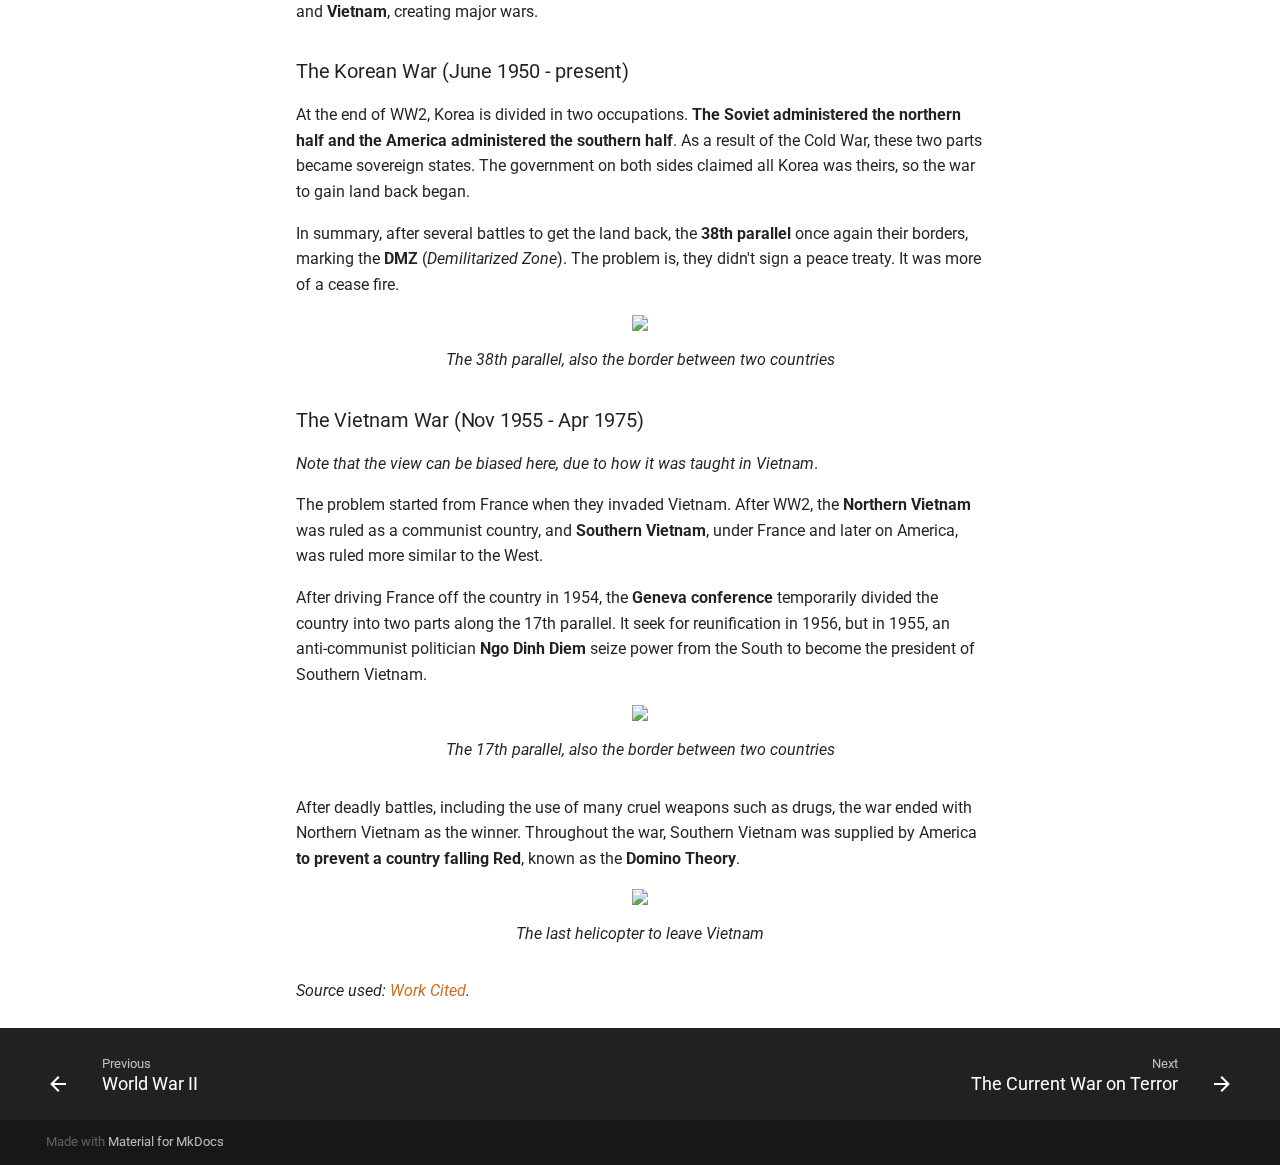
==== commit fa05f067: "Deployed f217d5d with MkDocs version: 1.1.2" ====
--- a/coldwar/index.html
+++ b/coldwar/index.html
@@ -127,6 +127,19 @@
 </div>
     
     
+      <div class="md-header-nav__source">
+        
+<a href="https://github.com/MikeJollie2707/USGovFinal/" title="Go to repository" class="md-source">
+  <div class="md-source__icon md-icon">
+    
+    <svg xmlns="http://www.w3.org/2000/svg" viewBox="0 0 448 512"><path d="M439.55 236.05L244 40.45a28.87 28.87 0 00-40.81 0l-40.66 40.63 51.52 51.52c27.06-9.14 52.68 16.77 43.39 43.68l49.66 49.66c34.23-11.8 61.18 31 35.47 56.69-26.49 26.49-70.21-2.87-56-37.34L240.22 199v121.85c25.3 12.54 22.26 41.85 9.08 55a34.34 34.34 0 01-48.55 0c-17.57-17.6-11.07-46.91 11.25-56v-123c-20.8-8.51-24.6-30.74-18.64-45L142.57 101 8.45 235.14a28.86 28.86 0 000 40.81l195.61 195.6a28.86 28.86 0 0040.8 0l194.69-194.69a28.86 28.86 0 000-40.81z"/></svg>
+  </div>
+  <div class="md-source__repository">
+    MikeJollie2707/USGovFinal
+  </div>
+</a>
+      </div>
+    
   </nav>
 </header>
     
@@ -154,6 +167,19 @@
     </a>
     U.S. Government Final Project
   </label>
+  
+    <div class="md-nav__source">
+      
+<a href="https://github.com/MikeJollie2707/USGovFinal/" title="Go to repository" class="md-source">
+  <div class="md-source__icon md-icon">
+    
+    <svg xmlns="http://www.w3.org/2000/svg" viewBox="0 0 448 512"><path d="M439.55 236.05L244 40.45a28.87 28.87 0 00-40.81 0l-40.66 40.63 51.52 51.52c27.06-9.14 52.68 16.77 43.39 43.68l49.66 49.66c34.23-11.8 61.18 31 35.47 56.69-26.49 26.49-70.21-2.87-56-37.34L240.22 199v121.85c25.3 12.54 22.26 41.85 9.08 55a34.34 34.34 0 01-48.55 0c-17.57-17.6-11.07-46.91 11.25-56v-123c-20.8-8.51-24.6-30.74-18.64-45L142.57 101 8.45 235.14a28.86 28.86 0 000 40.81l195.61 195.6a28.86 28.86 0 0040.8 0l194.69-194.69a28.86 28.86 0 000-40.81z"/></svg>
+  </div>
+  <div class="md-source__repository">
+    MikeJollie2707/USGovFinal
+  </div>
+</a>
+    </div>
   
   <ul class="md-nav__list" data-md-scrollfix>
     
@@ -503,6 +529,10 @@
             <article class="md-content__inner md-typeset">
               
                 
+                  <a href="https://github.com/MikeJollie2707/USGovFinal/edit/master/docs/coldwar.md" title="Edit this page" class="md-content__button md-icon">
+                    <svg xmlns="http://www.w3.org/2000/svg" viewBox="0 0 24 24"><path d="M20.71 7.04c.39-.39.39-1.04 0-1.41l-2.34-2.34c-.37-.39-1.02-.39-1.41 0l-1.84 1.83 3.75 3.75M3 17.25V21h3.75L17.81 9.93l-3.75-3.75L3 17.25z"/></svg>
+                  </a>
+                
                 
                 <h1 id="the-cold-war">The Cold War</h1>
 <p>The Cold War is not like a typical war. It does not have any fights, nor any deaths involved. However, it rapidly increases the tension all around the world due to the race of military arms between two big countries: the <strong><em>United States</em></strong> and the <strong><em>Soviet Union</em></strong> (formally called <em>Union of Soviet Socialist Republics</em>, or <strong><em>USSR</em></strong>). Due to no real battle, hence the name "Cold War".</p>
@@ -612,7 +642,7 @@
     <figcaption><i>The last helicopter to leave Vietnam</i></figcaption>
 </figure>
 
-<p><em>Current source used: <a href="https://www.history.com/topics/cold-war/cold-war-history">Cold War (History)</a>, <a href="https://en.wikipedia.org/wiki/Cold_War">Cold War (Wiki)</a>, <a href="https://www.britannica.com/event/Cold-War/Toward-a-new-world-order">Cold War (Britannica)</a>, World History class.</em></p>
+<p><em>Source used: <a href="../workcited/">Work Cited</a>.</em></p>
                 
               
               
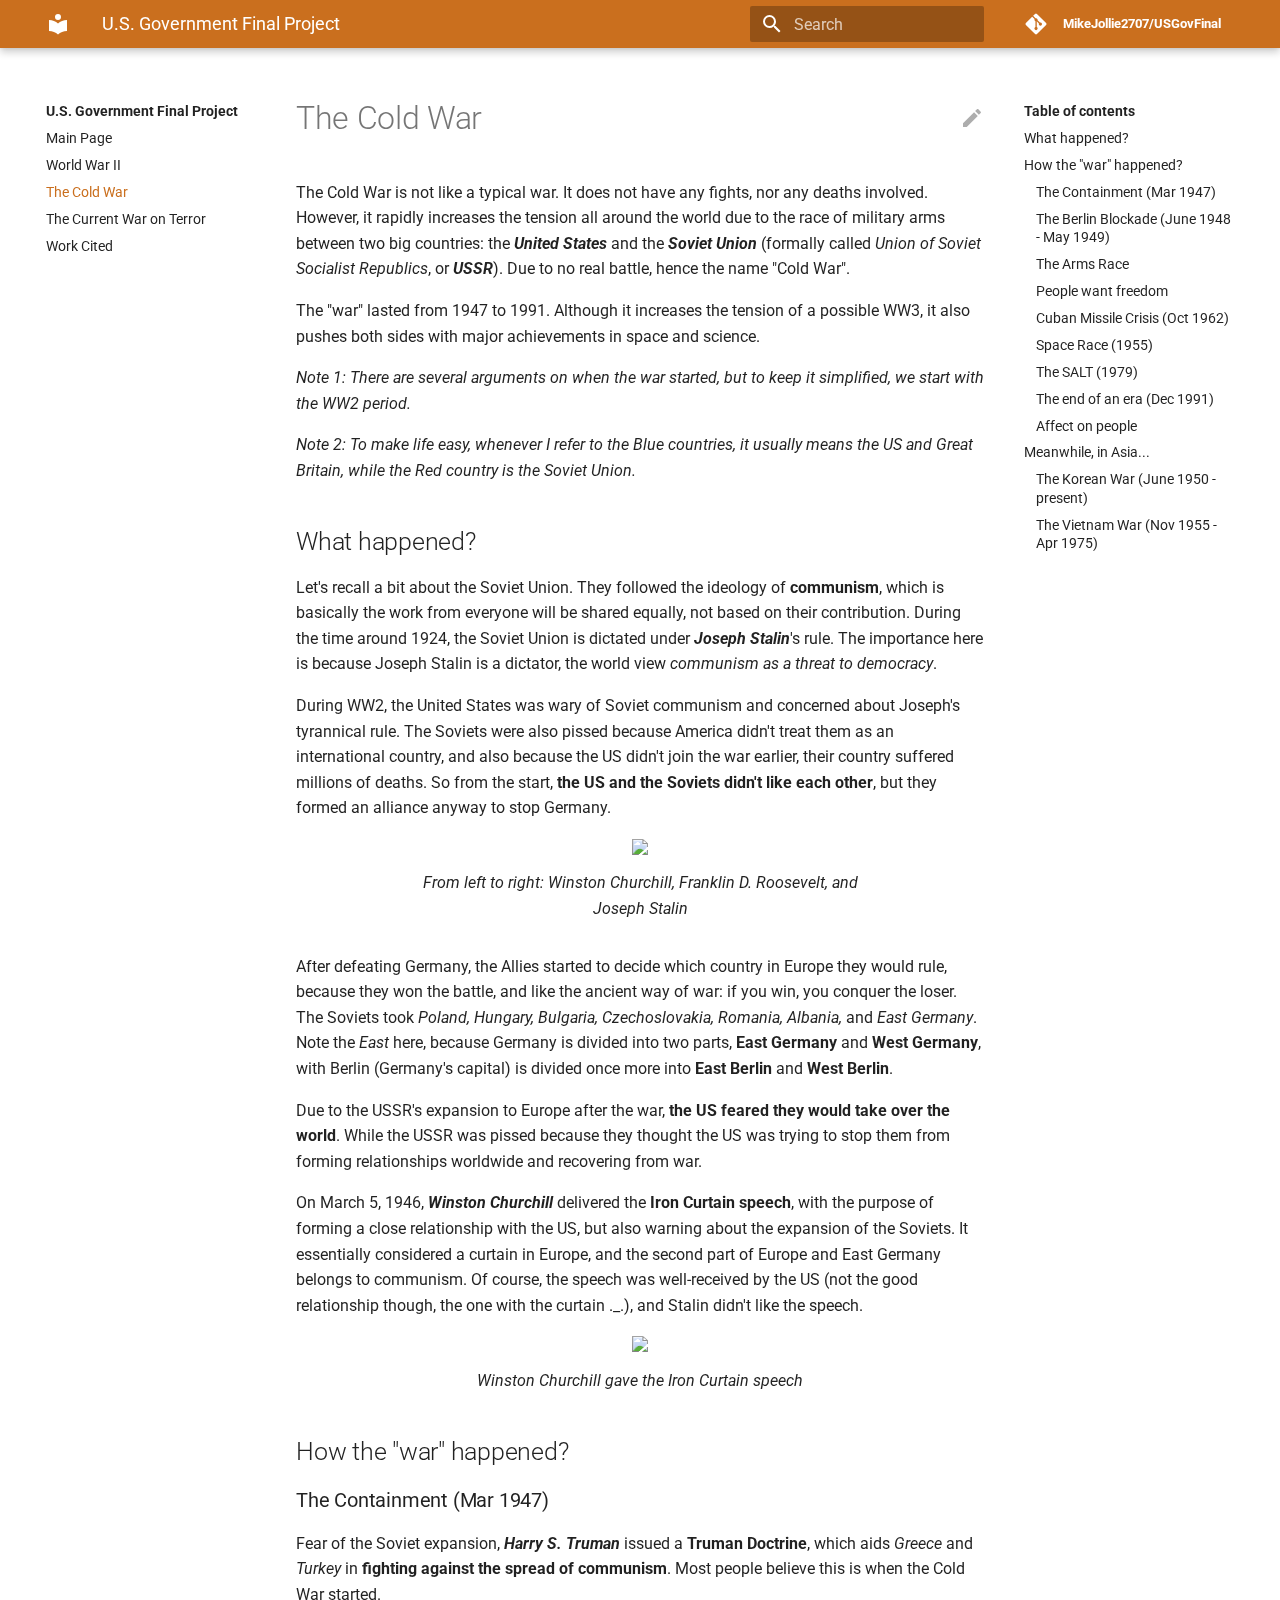
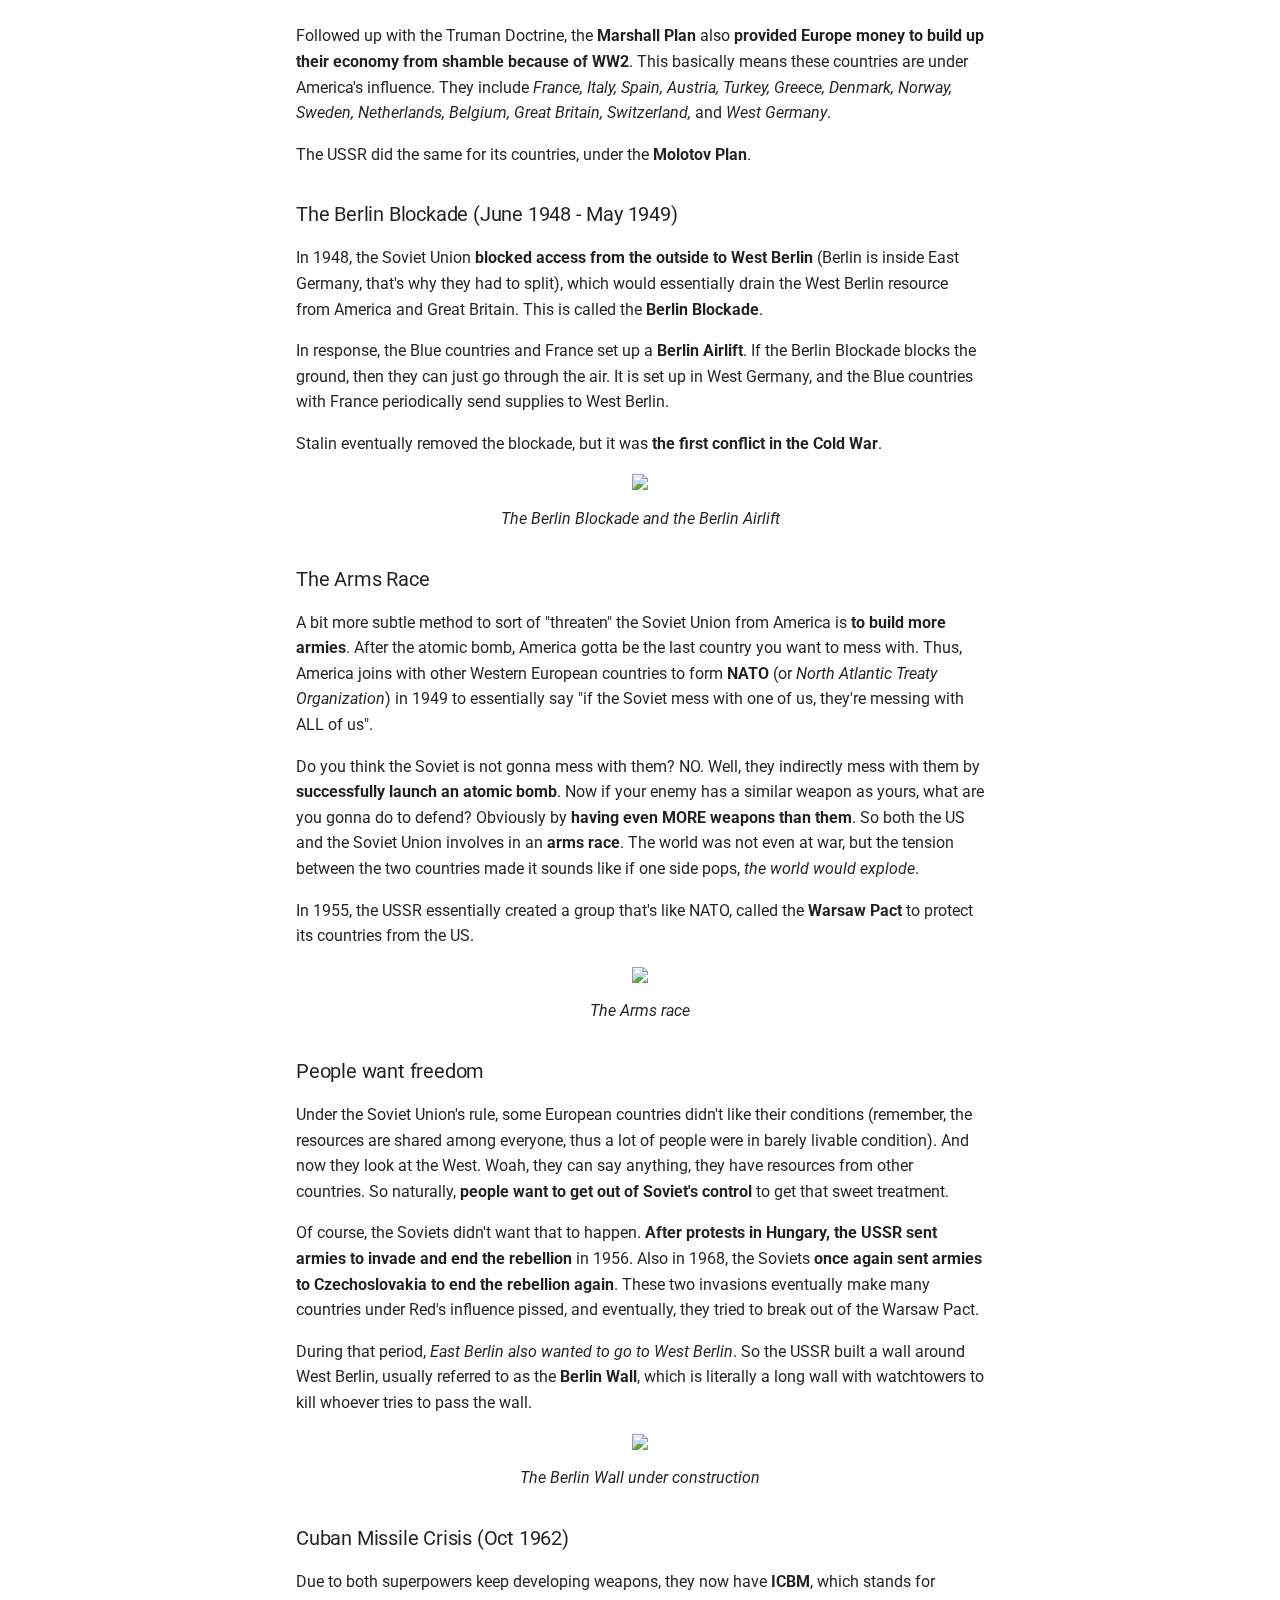
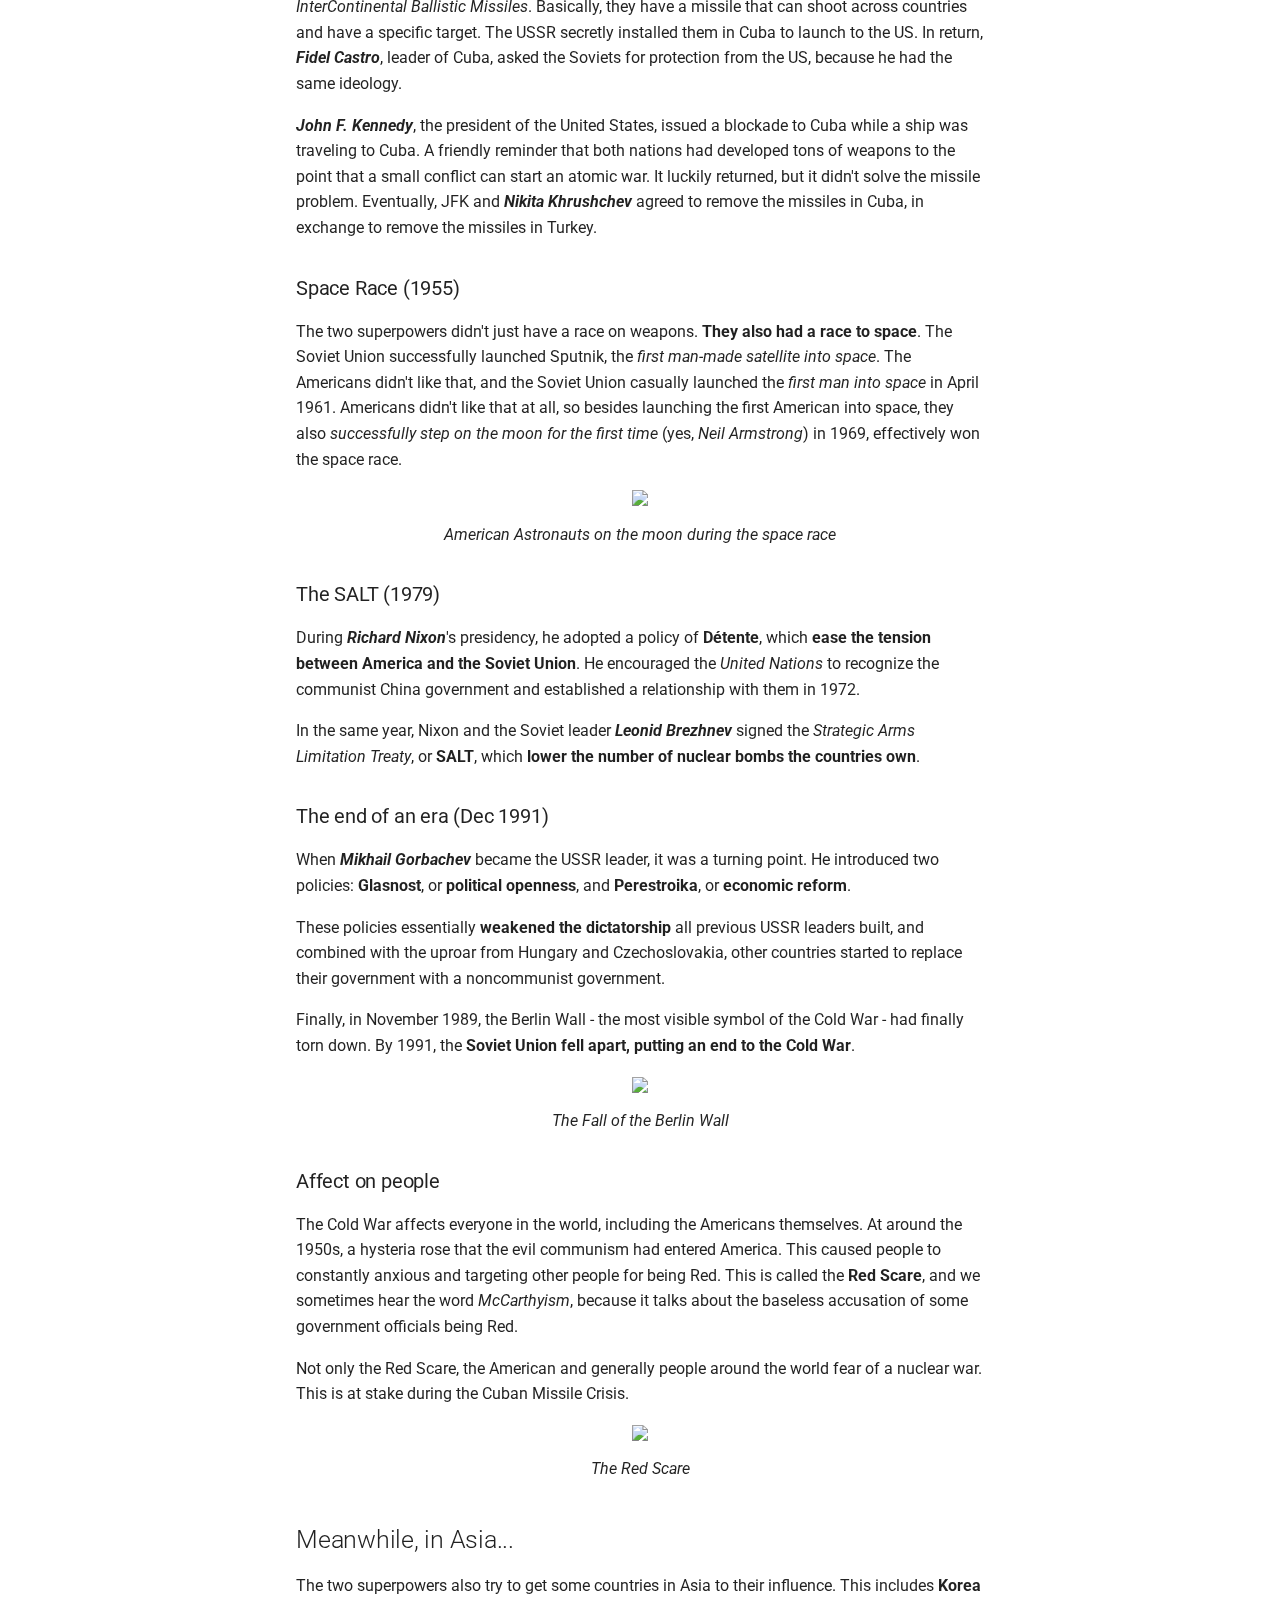
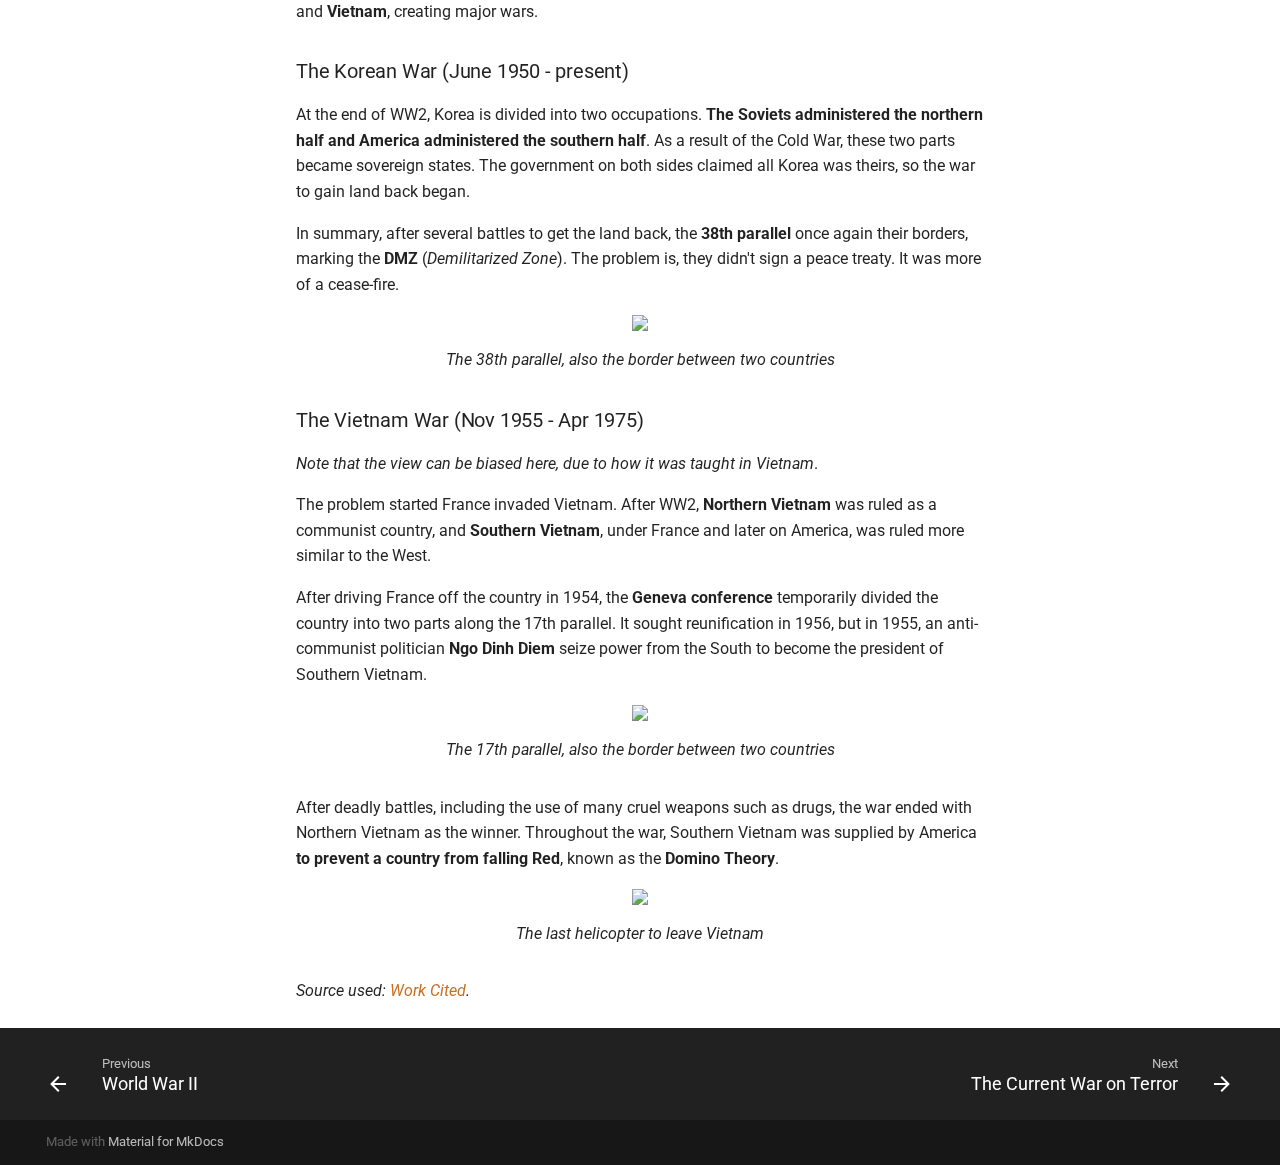
==== commit 19103b26: "Deployed f217d5d with MkDocs version: 1.1.2" ====
--- a/coldwar/index.html
+++ b/coldwar/index.html
@@ -537,18 +537,18 @@
                 <h1 id="the-cold-war">The Cold War</h1>
 <p>The Cold War is not like a typical war. It does not have any fights, nor any deaths involved. However, it rapidly increases the tension all around the world due to the race of military arms between two big countries: the <strong><em>United States</em></strong> and the <strong><em>Soviet Union</em></strong> (formally called <em>Union of Soviet Socialist Republics</em>, or <strong><em>USSR</em></strong>). Due to no real battle, hence the name "Cold War".</p>
 <p>The "war" lasted from 1947 to 1991. Although it increases the tension of a possible WW3, it also pushes both sides with major achievements in space and science.</p>
-<p><em>Note 1: There are several arguments on when the war started, but to keep it simplified, we start with WW2 period.</em></p>
+<p><em>Note 1: There are several arguments on when the war started, but to keep it simplified, we start with the WW2 period.</em></p>
 <p><em>Note 2: To make life easy, whenever I refer to the Blue countries, it usually means the US and Great Britain, while the Red country is the Soviet Union.</em></p>
 <h2 id="what-happened">What happened?</h2>
-<p>Let's recall a bit about the Soviet Union. They followed the ideology of <strong>communism</strong>, which is basically the work from everyone will be shared equally, not based on their contribution. During the time around 1924, the Soviet Union is dictated under <strong><em>Joseph Stalin</em></strong> rule. The importance here is because Joseph Stalin is a dictator, the world view <em>communism as a threat to democracy</em>.</p>
-<p>During WW2, the United States was wary of Soviet communism and concerned about Joseph's tyrannical rule. The Soviets were also pissed because America didn't treat them as an international country, and also because the US didn't join the war earlier, their country suffered millions of deaths. So from the start, <strong>the US and the Soviet didn't like each other</strong>, but they formed an alliance anyway to stop Germany.</p>
+<p>Let's recall a bit about the Soviet Union. They followed the ideology of <strong>communism</strong>, which is basically the work from everyone will be shared equally, not based on their contribution. During the time around 1924, the Soviet Union is dictated under <strong><em>Joseph Stalin</em></strong>'s rule. The importance here is because Joseph Stalin is a dictator, the world view <em>communism as a threat to democracy</em>.</p>
+<p>During WW2, the United States was wary of Soviet communism and concerned about Joseph's tyrannical rule. The Soviets were also pissed because America didn't treat them as an international country, and also because the US didn't join the war earlier, their country suffered millions of deaths. So from the start, <strong>the US and the Soviets didn't like each other</strong>, but they formed an alliance anyway to stop Germany.</p>
 <figure align = "center">
     <img src = "https://media.iwm.org.uk/ciim5/21/406/large_000000.jpg">
     <figcaption><i>From left to right: Winston Churchill, Franklin D. Roosevelt, and Joseph Stalin</i></figcaption>
 </figure>
 
-<p>After defeating Germany, the Allies started to decide which country in Europe they would rule, because they won the battle, and like the ancient way of war: if you win, you conquer the loser. The Soviet took <em>Poland, Hungary, Bulgaria, Czechoslovakia, Romania, Albania</em> and <em>East Germany</em>. Note the <em>East</em> here, because Germany is divided into two parts, <strong>East Germany</strong> and <strong>West Germany</strong>, with Berlin (Germany's capital) is divided once more into <strong>East Berlin</strong> and <strong>West Berlin</strong>.</p>
-<p>Due to the USSR's expansion to the Europe after the war, <strong>the US feared they would take over the world</strong>. While the USSR was pissed because they thought the US was trying to stop them from forming relationships worldwide and recovering from war.</p>
+<p>After defeating Germany, the Allies started to decide which country in Europe they would rule, because they won the battle, and like the ancient way of war: if you win, you conquer the loser. The Soviets took <em>Poland, Hungary, Bulgaria, Czechoslovakia, Romania, Albania,</em> and <em>East Germany</em>. Note the <em>East</em> here, because Germany is divided into two parts, <strong>East Germany</strong> and <strong>West Germany</strong>, with Berlin (Germany's capital) is divided once more into <strong>East Berlin</strong> and <strong>West Berlin</strong>.</p>
+<p>Due to the USSR's expansion to Europe after the war, <strong>the US feared they would take over the world</strong>. While the USSR was pissed because they thought the US was trying to stop them from forming relationships worldwide and recovering from war.</p>
 <p>On March 5, 1946, <strong><em>Winston Churchill</em></strong> delivered the <strong>Iron Curtain speech</strong>, with the purpose of forming a close relationship with the US, but also warning about the expansion of the Soviets. It essentially considered a curtain in Europe, and the second part of Europe and East Germany belongs to communism. Of course, the speech was well-received by the US (not the good relationship though, the one with the curtain ._.), and Stalin didn't like the speech.</p>
 <figure align = "center">
     <img src = "https://timpanogos.files.wordpress.com/2007/03/gettyimages-505016121.jpg?w=584">
@@ -557,12 +557,12 @@
 
 <h2 id="how-the-war-happened">How the "war" happened?</h2>
 <h3 id="the-containment-mar-1947">The Containment (Mar 1947)</h3>
-<p>Fear of the Soviet expansion, <strong><em>Harry S. Truman</em></strong> issued a <strong>Truman Doctrine</strong>, which aid <em>Greece</em> and <em>Turkey</em> to <strong>fight against the spread of communism</strong>. Most people believe this is when the Cold War started.</p>
-<p>Followed up with Truman Doctrine, the <strong>Marshall Plan</strong> also <strong>provided Europe money to build up their economy from shamble because of WW2</strong>. This basically means these countries are under America's influence. They include: <em>France, Italy, Spain, Austria, Turkey, Greece, Denmark, Norway, Sweden, Netherlands, Belgium, Great Britain, Switzerland</em> and <em>West Germany</em>.</p>
+<p>Fear of the Soviet expansion, <strong><em>Harry S. Truman</em></strong> issued a <strong>Truman Doctrine</strong>, which aids <em>Greece</em> and <em>Turkey</em> in <strong>fighting against the spread of communism</strong>. Most people believe this is when the Cold War started.</p>
+<p>Followed up with the Truman Doctrine, the <strong>Marshall Plan</strong> also <strong>provided Europe money to build up their economy from shamble because of WW2</strong>. This basically means these countries are under America's influence. They include <em>France, Italy, Spain, Austria, Turkey, Greece, Denmark, Norway, Sweden, Netherlands, Belgium, Great Britain, Switzerland,</em> and <em>West Germany</em>.</p>
 <p>The USSR did the same for its countries, under the <strong>Molotov Plan</strong>.</p>
 <h3 id="the-berlin-blockade-june-1948-may-1949">The Berlin Blockade (June 1948 - May 1949)</h3>
-<p>On 1948, the Soviet Union <strong>blocked accesses from the outside to West Berlin</strong> (Berlin is inside East Germany, that's why they had to split), which would essentially drain the West Berlin resource from America and Great Britain. This is called the <strong>Berlin Blockade</strong>.</p>
-<p>In response, the Blue countries and France setup a <strong>Berlin Airlift</strong>. If the Berlin Blockade blocks the ground, then they can just go through air. It is setup in West Germany, and the Blue countries with France periodically send supplies to West Berlin.</p>
+<p>In 1948, the Soviet Union <strong>blocked access from the outside to West Berlin</strong> (Berlin is inside East Germany, that's why they had to split), which would essentially drain the West Berlin resource from America and Great Britain. This is called the <strong>Berlin Blockade</strong>.</p>
+<p>In response, the Blue countries and France set up a <strong>Berlin Airlift</strong>. If the Berlin Blockade blocks the ground, then they can just go through the air. It is set up in West Germany, and the Blue countries with France periodically send supplies to West Berlin.</p>
 <p>Stalin eventually removed the blockade, but it was <strong>the first conflict in the Cold War</strong>.</p>
 <figure align = "center">
     <img src = "https://www.trumanlibrary.gov/public/blockaid-of-berlin.jpg">
@@ -570,48 +570,48 @@
 </figure>
 
 <h3 id="the-arms-race">The Arms Race</h3>
-<p>A bit more subtle method to sort of "threaten" the Soviet Union from America is <strong>to build more armies</strong>. After the atomic bomb, America gotta be the last country you want to mess with. Thus, America joins with other Western Europe countries to form <strong>NATO</strong> (or <em>North Atlantic Treaty Organization</em>) in 1949 to essentially say "if the Soviet mess with one of us, they're messing with ALL of us".</p>
-<p>You think the Soviet is not gonna mess with them? NO. Well, they indirectly mess with them by <strong>successfully launch an atomic bomb</strong>. Now if your enemy have a similar weapon as yours, what are you gonna do to defend? Obviously by <strong>having even MORE weapons than them</strong>. So both the US and the Soviet Union involves in an <strong>arms race</strong>. The world is not even in war, but the tension between the two countries make it sounds like if one side pops, <em>the world will explode</em>.</p>
-<p>In 1955, the USSR essentially creates a group that's like NATO, called the <strong>Warsaw Pact</strong> to protect its countries from the US.</p>
+<p>A bit more subtle method to sort of "threaten" the Soviet Union from America is <strong>to build more armies</strong>. After the atomic bomb, America gotta be the last country you want to mess with. Thus, America joins with other Western European countries to form <strong>NATO</strong> (or <em>North Atlantic Treaty Organization</em>) in 1949 to essentially say "if the Soviet mess with one of us, they're messing with ALL of us".</p>
+<p>Do you think the Soviet is not gonna mess with them? NO. Well, they indirectly mess with them by <strong>successfully launch an atomic bomb</strong>. Now if your enemy has a similar weapon as yours, what are you gonna do to defend? Obviously by <strong>having even MORE weapons than them</strong>. So both the US and the Soviet Union involves in an <strong>arms race</strong>. The world was not even at war, but the tension between the two countries made it sounds like if one side pops, <em>the world would explode</em>.</p>
+<p>In 1955, the USSR essentially created a group that's like NATO, called the <strong>Warsaw Pact</strong> to protect its countries from the US.</p>
 <figure align = "center">
     <img src = "https://i.pinimg.com/originals/58/16/79/58167968e4275a6f9c76af169d4262b9.jpg">
     <figcaption><i>The Arms race</i></figcaption>
 </figure>
 
 <h3 id="people-want-freedom">People want freedom</h3>
-<p>Under Soviet Union's rule, some Europe countries didn't like their conditions (remember, the resources are shared among everyone, thus a lot of people were in barely livable condition). And now they look at the West. Woa, they can say anything, they have resources from other countries. So naturally, <strong>people want to get out of Soviet's control</strong> to get that sweet treatment.</p>
-<p>Of course, the Soviet didn't want that to happen. <strong>After protests in Hungary, the USSR sent armies to invade and end the rebellion</strong> in 1956. Also in 1968, the Soviet <strong>once again sent armies to Czechoslovakia to end the rebellion again</strong>. These two invasions eventually make many countries under Red's influence pissed, and eventually they tried to break out of the Warsaw Pact.</p>
-<p>During that period, <em>East Berlin also wanted to go to West Berlin</em>. So the USSR built a wall around West Berlin, usually referred as the <strong>Berlin Wall</strong>, which is literally a long wall with watch towers to kill whoever try to pass the wall.</p>
+<p>Under the Soviet Union's rule, some European countries didn't like their conditions (remember, the resources are shared among everyone, thus a lot of people were in barely livable condition). And now they look at the West. Woah, they can say anything, they have resources from other countries. So naturally, <strong>people want to get out of Soviet's control</strong> to get that sweet treatment.</p>
+<p>Of course, the Soviets didn't want that to happen. <strong>After protests in Hungary, the USSR sent armies to invade and end the rebellion</strong> in 1956. Also in 1968, the Soviets <strong>once again sent armies to Czechoslovakia to end the rebellion again</strong>. These two invasions eventually make many countries under Red's influence pissed, and eventually, they tried to break out of the Warsaw Pact.</p>
+<p>During that period, <em>East Berlin also wanted to go to West Berlin</em>. So the USSR built a wall around West Berlin, usually referred to as the <strong>Berlin Wall</strong>, which is literally a long wall with watchtowers to kill whoever tries to pass the wall.</p>
 <figure align = "center">
     <img src = "https://news.usc.edu/files/2014/12/Berlin-Wall-1961.jpg">
     <figcaption><i>The Berlin Wall under construction</i></figcaption>
 </figure>
 
 <h3 id="cuban-missile-crisis-oct-1962">Cuban Missile Crisis (Oct 1962)</h3>
-<p>Due to both superpowers keep developing weapons, they now have <strong>ICBM</strong>, which stands for <em>InterContinental Ballistic Missiles</em>. Basically they have a missile that can shoot across countries and have a specific target. The USSR secretly installed them in Cuba to launch to the US. In return, <strong><em>Fidel Castro</em></strong>, leader of Cuba, asked the Soviet for protection from the US, because he had the same ideology.</p>
-<p><strong><em>John F. Kennedy</em></strong>, the president of the United States, issued a blockade to Cuba while a ship was travelling to Cuba. A friendly reminder that both nations had developed a tons of weapons to the point that a small conflict can start an atomic war. It luckily returned, but it didn't solve the missile problem. Eventually, JFK and <strong><em>Nikita Khrushchev</em></strong> agreed to remove the missiles in Cuba, in exchange to remove the missiles in Turkey.</p>
+<p>Due to both superpowers keep developing weapons, they now have <strong>ICBM</strong>, which stands for <em>InterContinental Ballistic Missiles</em>. Basically, they have a missile that can shoot across countries and have a specific target. The USSR secretly installed them in Cuba to launch to the US. In return, <strong><em>Fidel Castro</em></strong>, leader of Cuba, asked the Soviets for protection from the US, because he had the same ideology.</p>
+<p><strong><em>John F. Kennedy</em></strong>, the president of the United States, issued a blockade to Cuba while a ship was traveling to Cuba. A friendly reminder that both nations had developed tons of weapons to the point that a small conflict can start an atomic war. It luckily returned, but it didn't solve the missile problem. Eventually, JFK and <strong><em>Nikita Khrushchev</em></strong> agreed to remove the missiles in Cuba, in exchange to remove the missiles in Turkey.</p>
 <h3 id="space-race-1955">Space Race (1955)</h3>
-<p>The two superpowers didn't just have a race on weapons. <strong>They also had a race to space</strong>. The Soviet Union successfully launched the Sputnik, the <em>first man-made satellite into space</em>. The American didn't like that, and the Soviet Union casually launched the <em>first man into space</em> on April 1961. Americans didn't like that at all, so besides launching the first American into space, they also <em>successfully step on the moon for the first time</em> (yes, <em>Neil Armstrong</em>) in 1969, effectively won the space race.</p>
+<p>The two superpowers didn't just have a race on weapons. <strong>They also had a race to space</strong>. The Soviet Union successfully launched Sputnik, the <em>first man-made satellite into space</em>. The Americans didn't like that, and the Soviet Union casually launched the <em>first man into space</em> in April 1961. Americans didn't like that at all, so besides launching the first American into space, they also <em>successfully step on the moon for the first time</em> (yes, <em>Neil Armstrong</em>) in 1969, effectively won the space race.</p>
 <figure align = "center">
     <img src = "https://www.history.com/.image/c_fit%2Ccs_srgb%2Cfl_progressive%2Cq_auto:good%2Cw_620/MTU3ODc5MDg2Njk5MDYzMDA3/astronaut-aldrin-and-american-flag-on-the-moon-2.jpg">
     <figcaption><i>American Astronauts on the moon during the space race</i></figcaption>
 </figure>
 
 <h3 id="the-salt-1979">The SALT (1979)</h3>
-<p>During <strong><em>Richard Nixon</em></strong>'s presidency, he adopted a policy of <strong>Détente</strong>, which <strong>ease the tension between America and Soviet Union</strong>. He encouraged the <em>United Nations</em> to recognize the communist China government and established relationship with them in 1972.</p>
+<p>During <strong><em>Richard Nixon</em></strong>'s presidency, he adopted a policy of <strong>Détente</strong>, which <strong>ease the tension between America and the Soviet Union</strong>. He encouraged the <em>United Nations</em> to recognize the communist China government and established a relationship with them in 1972.</p>
 <p>In the same year, Nixon and the Soviet leader <strong><em>Leonid Brezhnev</em></strong> signed the <em>Strategic Arms Limitation Treaty</em>, or <strong>SALT</strong>, which <strong>lower the number of nuclear bombs the countries own</strong>.</p>
 <h3 id="the-end-of-an-era-dec-1991">The end of an era (Dec 1991)</h3>
 <p>When <strong><em>Mikhail Gorbachev</em></strong> became the USSR leader, it was a turning point. He introduced two policies: <strong>Glasnost</strong>, or <strong>political openness</strong>, and <strong>Perestroika</strong>, or <strong>economic reform</strong>.</p>
-<p>These policies essentially <strong>weakened the dictatorship</strong> all previous USSR leaders built, and combined with the uproar from Hungary and Czechoslovakia, other countries started to replace their government with noncommunist government.</p>
-<p>Finally, on November 1989, the Berlin Wall - the most visible symbol of the Cold War - had finally teared down. By 1991, the <strong>Soviet Union fallen apart, putting an end to the Cold War</strong>.</p>
+<p>These policies essentially <strong>weakened the dictatorship</strong> all previous USSR leaders built, and combined with the uproar from Hungary and Czechoslovakia, other countries started to replace their government with a noncommunist government.</p>
+<p>Finally, in November 1989, the Berlin Wall - the most visible symbol of the Cold War - had finally torn down. By 1991, the <strong>Soviet Union fell apart, putting an end to the Cold War</strong>.</p>
 <figure align = "center">
     <img src = "https://cdn.cnn.com/cnnnext/dam/assets/191107180351-berlin-wall-falling.jpg">
     <figcaption><i>The Fall of the Berlin Wall</i></figcaption>
 </figure>
 
 <h3 id="affect-on-people">Affect on people</h3>
-<p>The Cold War affects everyone in the world, including the Americans themselves. At around 1950s, a hysteria rose that the evil communism had entered America. This caused people to constantly anxious and targeting other people of being Red. This is called the <strong>Red Scare</strong>, and we sometimes hear the word <em>McCarthyism</em>, because it talks about the baseless accusation of some government officials being Red.</p>
-<p>Not only the Red Scare, the American and generally people around the world fear of a nuclear war. This is at stake during the Cuba Missile Crisis.</p>
+<p>The Cold War affects everyone in the world, including the Americans themselves. At around the 1950s, a hysteria rose that the evil communism had entered America. This caused people to constantly anxious and targeting other people for being Red. This is called the <strong>Red Scare</strong>, and we sometimes hear the word <em>McCarthyism</em>, because it talks about the baseless accusation of some government officials being Red.</p>
+<p>Not only the Red Scare, the American and generally people around the world fear of a nuclear war. This is at stake during the Cuban Missile Crisis.</p>
 <figure align = "center">
     <img src = "https://daily.jstor.org/wp-content/uploads/2017/12/america_under_communism_1050x700.jpg">
     <figcaption><i>The Red Scare</i></figcaption>
@@ -620,8 +620,8 @@
 <h2 id="meanwhile-in-asia">Meanwhile, in Asia...</h2>
 <p>The two superpowers also try to get some countries in Asia to their influence. This includes <strong>Korea</strong> and <strong>Vietnam</strong>, creating major wars.</p>
 <h3 id="the-korean-war-june-1950-present">The Korean War (June 1950 - present)</h3>
-<p>At the end of WW2, Korea is divided in two occupations. <strong>The Soviet administered the northern half and the America administered the southern half</strong>. As a result of the Cold War, these two parts became sovereign states. The government on both sides claimed all Korea was theirs, so the war to gain land back began.</p>
-<p>In summary, after several battles to get the land back, the <strong>38th parallel</strong> once again their borders, marking the <strong>DMZ</strong> (<em>Demilitarized Zone</em>). The problem is, they didn't sign a peace treaty. It was more of a cease fire.</p>
+<p>At the end of WW2, Korea is divided into two occupations. <strong>The Soviets administered the northern half and America administered the southern half</strong>. As a result of the Cold War, these two parts became sovereign states. The government on both sides claimed all Korea was theirs, so the war to gain land back began.</p>
+<p>In summary, after several battles to get the land back, the <strong>38th parallel</strong> once again their borders, marking the <strong>DMZ</strong> (<em>Demilitarized Zone</em>). The problem is, they didn't sign a peace treaty. It was more of a cease-fire.</p>
 <figure align = "center">
     <img src = "https://cdn.kastatic.org/ka-perseus-images/e4e300e6c7001a1f8e962e51b8799b00a0e47575.png">
     <figcaption><i>The 38th parallel, also the border between two countries</i></figcaption>
@@ -629,14 +629,14 @@
 
 <h3 id="the-vietnam-war-nov-1955-apr-1975">The Vietnam War (Nov 1955 - Apr 1975)</h3>
 <p><em>Note that the view can be biased here, due to how it was taught in Vietnam</em>.</p>
-<p>The problem started from France when they invaded Vietnam. After WW2, the <strong>Northern Vietnam</strong> was ruled as a communist country, and <strong>Southern Vietnam</strong>, under France and later on America, was ruled more similar to the West.</p>
-<p>After driving France off the country in 1954, the <strong>Geneva conference</strong> temporarily divided the country into two parts along the 17th parallel. It seek for reunification in 1956, but in 1955, an anti-communist politician <strong>Ngo Dinh Diem</strong> seize power from the South to become the president of Southern Vietnam.</p>
+<p>The problem started France invaded Vietnam. After WW2, <strong>Northern Vietnam</strong> was ruled as a communist country, and <strong>Southern Vietnam</strong>, under France and later on America, was ruled more similar to the West.</p>
+<p>After driving France off the country in 1954, the <strong>Geneva conference</strong> temporarily divided the country into two parts along the 17th parallel. It sought reunification in 1956, but in 1955, an anti-communist politician <strong>Ngo Dinh Diem</strong> seize power from the South to become the president of Southern Vietnam.</p>
 <figure align = "center">
     <img src = "https://cdn.kastatic.org/ka-perseus-images/f442369f31c840883084e511ae586ae0e2392290.svg">
     <figcaption><i>The 17th parallel, also the border between two countries</i></figcaption>
 </figure>
 
-<p>After deadly battles, including the use of many cruel weapons such as drugs, the war ended with Northern Vietnam as the winner. Throughout the war, Southern Vietnam was supplied by America <strong>to prevent a country falling Red</strong>, known as the <strong>Domino Theory</strong>.</p>
+<p>After deadly battles, including the use of many cruel weapons such as drugs, the war ended with Northern Vietnam as the winner. Throughout the war, Southern Vietnam was supplied by America <strong>to prevent a country from falling Red</strong>, known as the <strong>Domino Theory</strong>.</p>
 <figure align = "center">
     <img src = "https://d.newsweek.com/en/full/323202/04-17-nam-fall-01.jpg">
     <figcaption><i>The last helicopter to leave Vietnam</i></figcaption>
